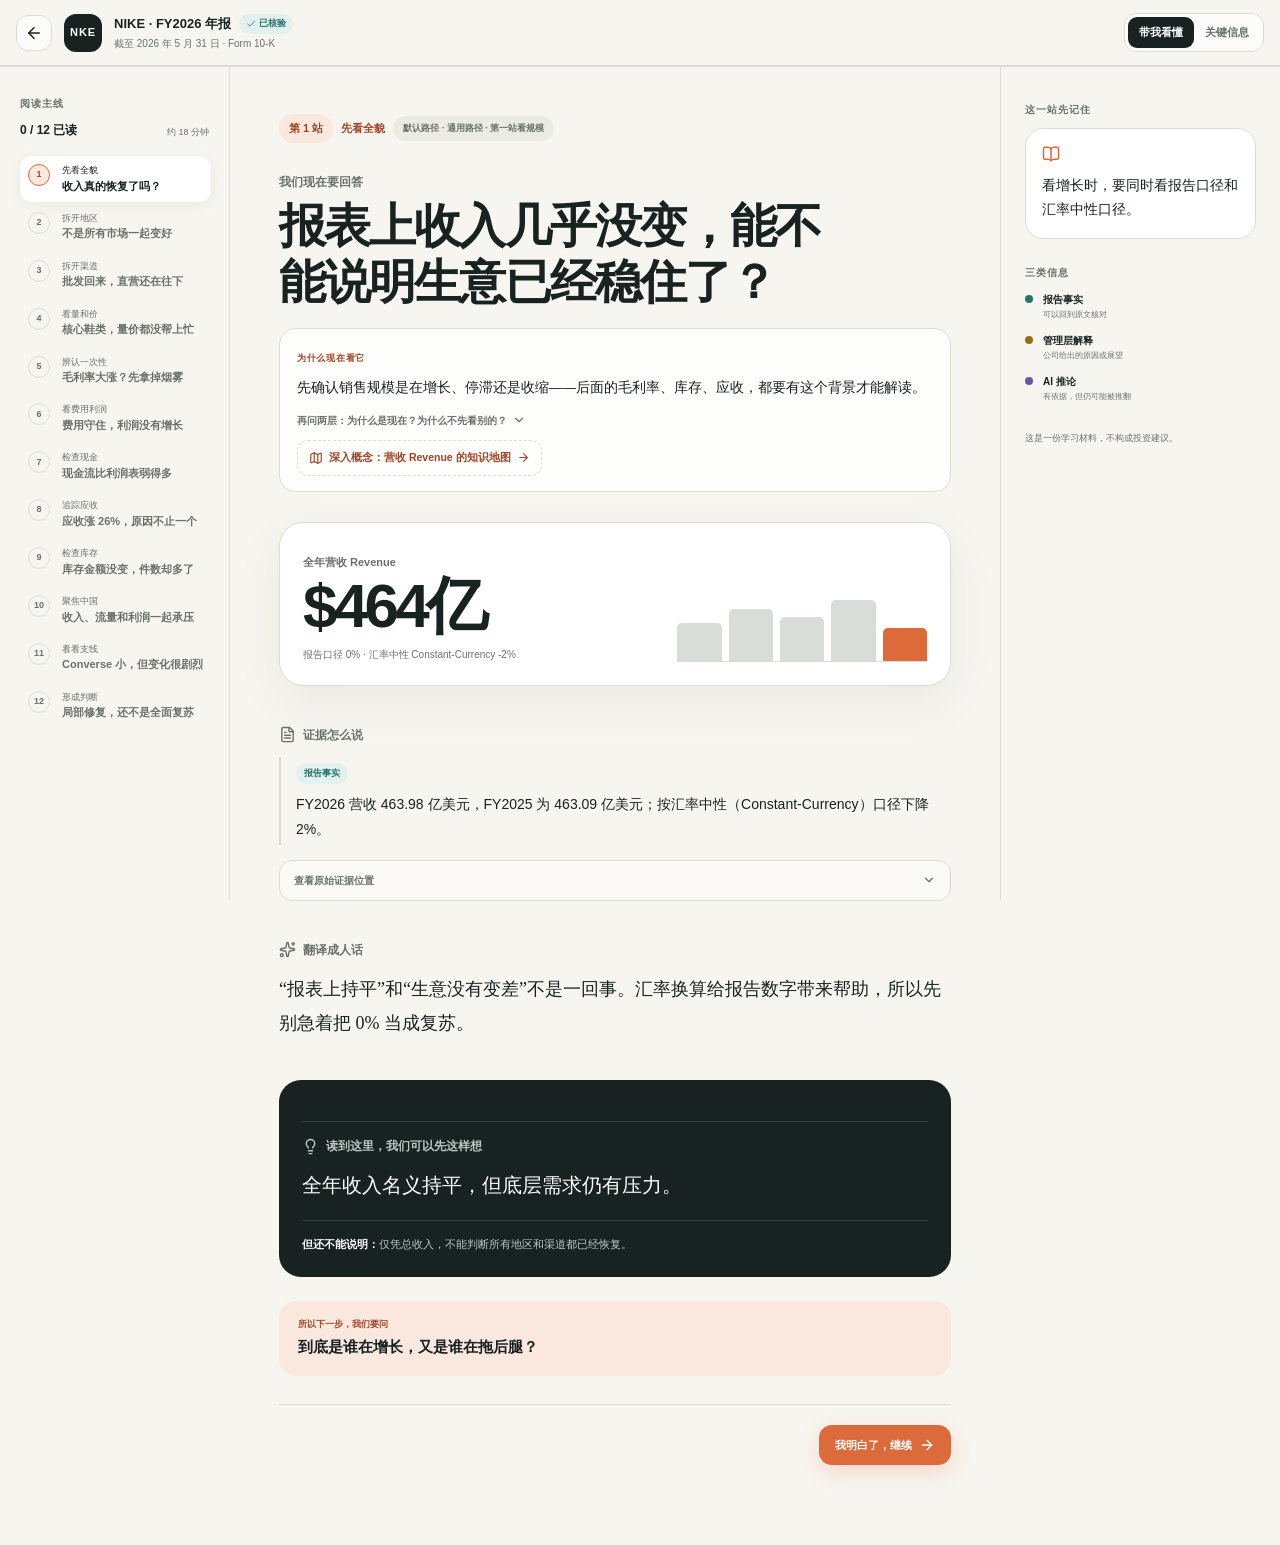
==== report/nike/fy2026/index.html @ c12c3133 "Deploy entry homepage + Nike report at /report/nike/fy2026; relative asset paths (fix broken subpath" ====
<!DOCTYPE html><html lang="zh-CN"><head><meta charSet="utf-8"/><meta name="viewport" content="width=device-width, initial-scale=1"/><link rel="stylesheet" href="./_next/static/css/index.BPpozG5n.css" data-rsc-css-href="./_next/static/css/index.BPpozG5n.css" data-precedence="vite-rsc/importer-resources"/><link rel="modulepreload" fetchPriority="low" href="./_next/static/chunks/index-BDIUC6n9.js"/><script src="/./_next/static/chunks/rolldown-runtime-C60lm6uB.js" type="module" async=""></script><script src="/./_next/static/chunks/framework-D_rUT4EX.js" type="module" async=""></script><link rel="modulepreload" href="./_next/static/chunks/rolldown-runtime-C60lm6uB.js" crossorigin=""/><link rel="modulepreload" href="./_next/static/chunks/framework-D_rUT4EX.js" crossorigin=""/><link rel="modulepreload" href="./_next/static/chunks/layout-segment-context-DTH68wFJ.js" crossorigin=""/><link rel="modulepreload" href="./_next/static/chunks/page-kDjPKfAW.js" crossorigin=""/><link rel="modulepreload" href="./_next/static/chunks/check-DyhZmMCs.js" crossorigin=""/><title>财报陪读｜NIKE FY2026</title><meta name="description" content="从原始证据出发，一步一步读懂 NIKE FY2026 财报。"/><script>Object.assign(((self[Symbol.for("vinext.navigationRuntime")]??={bootstrap:{routeManifest:null},functions:{}}).bootstrap.rsc??={rsc:[]}),{params:{},nav:{"pathname":"/report/nike/fy2026","searchParams":[]}})</script><link rel="modulepreload" href="./_next/static/chunks/index-BDIUC6n9.js" />
</head><body><main class="min-h-screen bg-paper text-ink"><header class="topbar"><a class="icon" aria-label="返回入口" href="../../../"><svg xmlns="http://www.w3.org/2000/svg" width="18" height="18" viewBox="0 0 24 24" fill="none" stroke="currentColor" stroke-width="2" stroke-linecap="round" stroke-linejoin="round" class="lucide lucide-arrow-left" aria-hidden="true"><path d="m12 19-7-7 7-7"></path><path d="M19 12H5"></path></svg></a><div class="nke">NKE</div><div class="report-title"><div><b>NIKE · FY2026 年报</b><span class="verified"><svg xmlns="http://www.w3.org/2000/svg" width="10" height="10" viewBox="0 0 24 24" fill="none" stroke="currentColor" stroke-width="2" stroke-linecap="round" stroke-linejoin="round" class="lucide lucide-check" aria-hidden="true"><path d="M20 6 9 17l-5-5"></path></svg> 已核验</span></div><small>截至 2026 年 5 月 31 日 · Form 10-K</small></div><div class="mode"><button class="active">带我看懂</button><button class="">关键信息</button></div><button class="icon mobile" aria-label="打开目录"><svg xmlns="http://www.w3.org/2000/svg" width="18" height="18" viewBox="0 0 24 24" fill="none" stroke="currentColor" stroke-width="2" stroke-linecap="round" stroke-linejoin="round" class="lucide lucide-menu" aria-hidden="true"><path d="M4 5h16"></path><path d="M4 12h16"></path><path d="M4 19h16"></path></svg></button><div class="progress"><i style="width:0%"></i></div></header><div class="workspace"><aside class="chapters"><p class="eyebrow">阅读主线</p><div class="read-count"><b>0<!-- --> / 12 已读</b><span>约 18 分钟</span></div><nav><button class="active"><span class="">1</span><div><small>先看全貌</small><b>收入真的恢复了吗？</b></div></button><button class=""><span class="">2</span><div><small>拆开地区</small><b>不是所有市场一起变好</b></div></button><button class=""><span class="">3</span><div><small>拆开渠道</small><b>批发回来，直营还在往下</b></div></button><button class=""><span class="">4</span><div><small>看量和价</small><b>核心鞋类，量价都没帮上忙</b></div></button><button class=""><span class="">5</span><div><small>辨认一次性</small><b>毛利率大涨？先拿掉烟雾</b></div></button><button class=""><span class="">6</span><div><small>看费用利润</small><b>费用守住，利润没有增长</b></div></button><button class=""><span class="">7</span><div><small>检查现金</small><b>现金流比利润表弱得多</b></div></button><button class=""><span class="">8</span><div><small>追踪应收</small><b>应收涨 26%，原因不止一个</b></div></button><button class=""><span class="">9</span><div><small>检查库存</small><b>库存金额没变，件数却多了</b></div></button><button class=""><span class="">10</span><div><small>聚焦中国</small><b>收入、流量和利润一起承压</b></div></button><button class=""><span class="">11</span><div><small>看看支线</small><b>Converse 小，但变化很剧烈</b></div></button><button class=""><span class="">12</span><div><small>形成判断</small><b>局部修复，还不是全面复苏</b></div></button></nav></aside><article class="story"><div class="step"><span>第 <!-- -->1<!-- --> 站</span>先看全貌<span class="path-badge default">默认路径 · 通用路径 · 第一站看规模</span></div><p class="prompt">我们现在要回答</p><h1>报表上收入几乎没变，能不能说明生意已经稳住了？</h1><div class="reason"><span class="reason-label">为什么现在看它</span><p>先确认销售规模是在增长、停滞还是收缩——后面的毛利率、库存、应收，都要有这个背景才能解读。</p><details><summary>再问两层：为什么是现在？为什么不先看别的？ <svg xmlns="http://www.w3.org/2000/svg" width="14" height="14" viewBox="0 0 24 24" fill="none" stroke="currentColor" stroke-width="2" stroke-linecap="round" stroke-linejoin="round" class="lucide lucide-chevron-down" aria-hidden="true"><path d="m6 9 6 6 6-6"></path></svg></summary><div class="reason-item"><b>为什么是现在</b><p>利润已经混入成本、费用和税项，是下游结果；收入是链条的第一环。</p></div><div class="reason-item"><b>为什么不先看别的</b><p>不先看净利润 Net Income 或每股收益 EPS——它还叠加股数与回购；也不先看库存——没有销售趋势，库存上涨分不清是滞销还是备货。</p></div></details><button class="discover-entry"><svg xmlns="http://www.w3.org/2000/svg" width="14" height="14" viewBox="0 0 24 24" fill="none" stroke="currentColor" stroke-width="2" stroke-linecap="round" stroke-linejoin="round" class="lucide lucide-map" aria-hidden="true"><path d="M14.106 5.553a2 2 0 0 0 1.788 0l3.659-1.83A1 1 0 0 1 21 4.619v12.764a1 1 0 0 1-.553.894l-4.553 2.277a2 2 0 0 1-1.788 0l-4.212-2.106a2 2 0 0 0-1.788 0l-3.659 1.83A1 1 0 0 1 3 19.381V6.618a1 1 0 0 1 .553-.894l4.553-2.277a2 2 0 0 1 1.788 0z"></path><path d="M15 5.764v15"></path><path d="M9 3.236v15"></path></svg> 深入概念：<!-- -->营收<!-- --> <!-- -->Revenue<!-- --> 的知识地图 <svg xmlns="http://www.w3.org/2000/svg" width="13" height="13" viewBox="0 0 24 24" fill="none" stroke="currentColor" stroke-width="2" stroke-linecap="round" stroke-linejoin="round" class="lucide lucide-arrow-right" aria-hidden="true"><path d="M5 12h14"></path><path d="m12 5 7 7-7 7"></path></svg></button></div><div class="metric-card"><div><span>全年营收 Revenue</span><strong>$464亿</strong><small>报告口径 0% · 汇率中性 Constant-Currency -2%</small></div><div class="bars"><i class="" style="height:42%"></i><i class="" style="height:58%"></i><i class="" style="height:49%"></i><i class="" style="height:68%"></i><i class="last" style="height:37%"></i></div></div><section><div class="section-heading"><svg xmlns="http://www.w3.org/2000/svg" width="17" height="17" viewBox="0 0 24 24" fill="none" stroke="currentColor" stroke-width="2" stroke-linecap="round" stroke-linejoin="round" class="lucide lucide-file-text" aria-hidden="true"><path d="M6 22a2 2 0 0 1-2-2V4a2 2 0 0 1 2-2h8a2.4 2.4 0 0 1 1.704.706l3.588 3.588A2.4 2.4 0 0 1 20 8v12a2 2 0 0 1-2 2z"></path><path d="M14 2v5a1 1 0 0 0 1 1h5"></path><path d="M10 9H8"></path><path d="M16 13H8"></path><path d="M16 17H8"></path></svg><h2>证据怎么说</h2></div><div class="claim-row"><span class="claim fact">报告事实</span><p>FY2026 营收 463.98 亿美元，FY2025 为 463.09 亿美元；按汇率中性（Constant-Currency）口径下降 2%。</p></div><details><summary>查看原始证据位置 <svg xmlns="http://www.w3.org/2000/svg" width="14" height="14" viewBox="0 0 24 24" fill="none" stroke="currentColor" stroke-width="2" stroke-linecap="round" stroke-linejoin="round" class="lucide lucide-chevron-down" aria-hidden="true"><path d="m6 9 6 6 6-6"></path></svg></summary><div class="source"><div><small>来源</small><b>Form 10-K · MD&amp;A · Revenues</b></div><a target="_blank" rel="noreferrer" href="https://www.sec.gov/Archives/edgar/data/320187/000032018726000088/nke-20260531.htm">打开 SEC 原文 <svg xmlns="http://www.w3.org/2000/svg" width="12" height="12" viewBox="0 0 24 24" fill="none" stroke="currentColor" stroke-width="2" stroke-linecap="round" stroke-linejoin="round" class="lucide lucide-external-link" aria-hidden="true"><path d="M15 3h6v6"></path><path d="M10 14 21 3"></path><path d="M18 13v6a2 2 0 0 1-2 2H5a2 2 0 0 1-2-2V8a2 2 0 0 1 2-2h6"></path></svg></a></div></details></section><section><div class="section-heading"><svg xmlns="http://www.w3.org/2000/svg" width="17" height="17" viewBox="0 0 24 24" fill="none" stroke="currentColor" stroke-width="2" stroke-linecap="round" stroke-linejoin="round" class="lucide lucide-sparkles" aria-hidden="true"><path d="M11.017 2.814a1 1 0 0 1 1.966 0l1.051 5.558a2 2 0 0 0 1.594 1.594l5.558 1.051a1 1 0 0 1 0 1.966l-5.558 1.051a2 2 0 0 0-1.594 1.594l-1.051 5.558a1 1 0 0 1-1.966 0l-1.051-5.558a2 2 0 0 0-1.594-1.594l-5.558-1.051a1 1 0 0 1 0-1.966l5.558-1.051a2 2 0 0 0 1.594-1.594z"></path><path d="M20 2v4"></path><path d="M22 4h-4"></path><circle cx="4" cy="20" r="2"></circle></svg><h2>翻译成人话</h2></div><p class="explain">“报表上持平”和“生意没有变差”不是一回事。汇率换算给报告数字带来帮助，所以先别急着把 0% 当成复苏。</p></section><section class="conclusion"><div class="section-heading"><svg xmlns="http://www.w3.org/2000/svg" width="17" height="17" viewBox="0 0 24 24" fill="none" stroke="currentColor" stroke-width="2" stroke-linecap="round" stroke-linejoin="round" class="lucide lucide-lightbulb" aria-hidden="true"><path d="M15 14c.2-1 .7-1.7 1.5-2.5 1-.9 1.5-2.2 1.5-3.5A6 6 0 0 0 6 8c0 1 .2 2.2 1.5 3.5.7.7 1.3 1.5 1.5 2.5"></path><path d="M9 18h6"></path><path d="M10 22h4"></path></svg><h2>读到这里，我们可以先这样想</h2></div><p>全年收入名义持平，但底层需求仍有压力。</p><div><b>但还不能说明：</b>仅凭总收入，不能判断所有地区和渠道都已经恢复。</div></section><div class="next"><span>所以下一步，我们要问</span><b>到底是谁在增长，又是谁在拖后腿？</b></div><footer><button disabled="">上一步</button><button class="primary">我明白了，继续<!-- --> <svg xmlns="http://www.w3.org/2000/svg" width="16" height="16" viewBox="0 0 24 24" fill="none" stroke="currentColor" stroke-width="2" stroke-linecap="round" stroke-linejoin="round" class="lucide lucide-arrow-right" aria-hidden="true"><path d="M5 12h14"></path><path d="m12 5 7 7-7 7"></path></svg></button></footer></article><aside class="memory"><p class="eyebrow">这一站先记住</p><div class="takeaway"><svg xmlns="http://www.w3.org/2000/svg" width="18" height="18" viewBox="0 0 24 24" fill="none" stroke="currentColor" stroke-width="2" stroke-linecap="round" stroke-linejoin="round" class="lucide lucide-book-open" aria-hidden="true"><path d="M12 5v16"></path><path d="M20.001 19A2 2 0 0022 17V5a2 2 0 00-1.999-2L16 3.002A5 5 0 0012 5a5 5 0 00-4-2H4a2 2 0 00-2 2v12a2 2 0 001.999 2H8a5 5 0 014 2 5 5 0 014-2z"></path></svg><p>看增长时，要同时看报告口径和汇率中性口径。</p></div><p class="eyebrow legend-title">三类信息</p><div class="legend"><i class="fact"></i><div><b>报告事实</b><small>可以回到原文核对</small></div></div><div class="legend"><i class="management"></i><div><b>管理层解释</b><small>公司给出的原因或展望</small></div></div><div class="legend"><i class="inference"></i><div><b>AI 推论</b><small>有依据，但仍可能被推翻</small></div></div><p class="disclaimer">这是一份学习材料，不构成投资建议。</p></aside></div></main><script type="module" src="./_next/static/chunks/index-BDIUC6n9.js" id="_R_" async=""></script><script>((self[Symbol.for("vinext.navigationRuntime")]??={bootstrap:{routeManifest:null},functions:{}}).bootstrap.rsc??={rsc:[]}).rsc.push("2:I[\"c5beb10df826\",[],\"Children\",1]\n")</script><script>((self[Symbol.for("vinext.navigationRuntime")]??={bootstrap:{routeManifest:null},functions:{}}).bootstrap.rsc??={rsc:[]}).rsc.push("4:I[\"0dc7e6a5ccb2\",[],\"GlobalErrorBoundary\",1]\n")</script><script>((self[Symbol.for("vinext.navigationRuntime")]??={bootstrap:{routeManifest:null},functions:{}}).bootstrap.rsc??={rsc:[]}).rsc.push("5:I[\"610eead2fe97\",[],\"default\",1]\n")</script><script>((self[Symbol.for("vinext.navigationRuntime")]??={bootstrap:{routeManifest:null},functions:{}}).bootstrap.rsc??={rsc:[]}).rsc.push("6:I[\"0dc7e6a5ccb2\",[],\"ErrorBoundary\",1]\n")</script><script>((self[Symbol.for("vinext.navigationRuntime")]??={bootstrap:{routeManifest:null},functions:{}}).bootstrap.rsc??={rsc:[]}).rsc.push("7:I[\"8c444080ebb8\",[],\"LayoutSegmentProvider\",1]\n")</script><script>((self[Symbol.for("vinext.navigationRuntime")]??={bootstrap:{routeManifest:null},functions:{}}).bootstrap.rsc??={rsc:[]}).rsc.push("8:I[\"c5beb10df826\",[],\"Slot\",1]\n")</script><script>((self[Symbol.for("vinext.navigationRuntime")]??={bootstrap:{routeManifest:null},functions:{}}).bootstrap.rsc??={rsc:[]}).rsc.push("9:I[\"0dc7e6a5ccb2\",[],\"NotFoundBoundary\",1]\n")</script><script>((self[Symbol.for("vinext.navigationRuntime")]??={bootstrap:{routeManifest:null},functions:{}}).bootstrap.rsc??={rsc:[]}).rsc.push("a:I[\"40fe166cc87b\",[],\"AppRouterScrollTarget\",1]\n")</script><script>((self[Symbol.for("vinext.navigationRuntime")]??={bootstrap:{routeManifest:null},functions:{}}).bootstrap.rsc??={rsc:[]}).rsc.push("b:I[\"0dc7e6a5ccb2\",[],\"RedirectBoundary\",1]\n")</script><script>((self[Symbol.for("vinext.navigationRuntime")]??={bootstrap:{routeManifest:null},functions:{}}).bootstrap.rsc??={rsc:[]}).rsc.push(":HL[\"./_next/static/css/index.BPpozG5n.css\",\"style\"     ]\n")</script><script>((self[Symbol.for("vinext.navigationRuntime")]??={bootstrap:{routeManifest:null},functions:{}}).bootstrap.rsc??={rsc:[]}).rsc.push("0:{\"page:/report/nike/fy2026\":\"$L1\",\"layout:/\":[[[\"$\",\"link\",\"css:./_next/static/css/index.BPpozG5n.css\",{\"rel\":\"stylesheet\",\"precedence\":\"vite-rsc/importer-resources\",\"href\":\"./_next/static/css/index.BPpozG5n.css\",\"data-rsc-css-href\":\"./_next/static/css/index.BPpozG5n.css\"}],\"$undefined\"],[\"$\",\"html\",null,{\"lang\":\"zh-CN\",\"children\":[\"$\",\"body\",null,{\"children\":[\"$\",\"$L2\",null,{}]}]}]],\"layout:/report/nike/fy2026\":\"$L3\",\"route:/report/nike/fy2026\":[[[\"$\",\"meta\",null,{\"charSet\":\"utf-8\"}],[[\"$\",\"title\",\"0\",{\"children\":\"财报陪读｜NIKE FY2026\"}],[\"$\",\"meta\",\"1\",{\"name\":\"description\",\"content\":\"从原始证据出发，一步一步读懂 NIKE FY2026 财报。\"}]],[[\"$\",\"meta\",\"0\",{\"name\":\"viewport\",\"content\":\"width=device-width, initial-scale=1\"}]]],[\"$\",\"$L4\",null,{\"fallback\":\"$5\",\"children\":[\"$\",\"$L6\",null,{\"fallback\":\"$5\",\"children\":[\"$\",\"$L7\",null,{\"providerId\":\"layout:/\",\"segmentMap\":{\"children\":[\"report\",\"nike\",\"fy2026\"]},\"children\":[\"$\",\"$L8\",null,{\"id\":\"layout:/\",\"parallelSlots\":\"$undefined\",\"children\":[\"$\",\"$L9\",null,{\"resetKey\":\"report\",\"fallback\":[[\"$\",\"title\",null,{\"children\":\"404: This page could not be found.\"}],[\"$\",\"div\",null,{\"style\":{\"fontFamily\":\"system-ui,\\\"Segoe UI\\\",Roboto,Helvetica,Arial,sans-serif,\\\"Apple Color Emoji\\\",\\\"Segoe UI Emoji\\\"\",\"height\":\"100vh\",\"textAlign\":\"center\",\"display\":\"flex\",\"flexDirection\":\"column\",\"alignItems\":\"center\",\"justifyContent\":\"center\"},\"children\":[\"$\",\"div\",null,{\"children\":[[\"$\",\"style\",null,{\"dangerouslySetInnerHTML\":{\"__html\":\"body{color:#000;background:#fff;margin:0}.next-error-h1{border-right:1px solid rgba(0,0,0,.3)}@media (prefers-color-scheme:dark){body{color:#fff;background:#000}.next-error-h1{border-right:1px solid rgba(255,255,255,.3)}}\"}}],[\"$\",\"h1\",null,{\"className\":\"next-error-h1\",\"style\":{\"display\":\"inline-block\",\"margin\":\"0 20px 0 0\",\"padding\":\"0 23px 0 0\",\"fontSize\":24,\"fontWeight\":500,\"verticalAlign\":\"top\",\"lineHeight\":\"49px\"},\"children\":404}],[\"$\",\"div\",null,{\"style\":{\"display\":\"inline-block\"},\"children\":[\"$\",\"h2\",null,{\"style\":{\"fontSize\":14,\"fontWeight\":400,\"lineHeight\":\"49px\",\"margin\":0},\"children\":\"This page could not be found.\"}]}]]}]}]],\"children\":[\"$\",\"$L7\",null,{\"providerId\":\"layout:/report/nike/fy2026\",\"segmentMap\":{\"children\":[]},\"children\":[\"$\",\"$L8\",null,{\"id\":\"layout:/report/nike/fy2026\",\"parallelSlots\":\"$undefined\",\"children\":[\"$\",\"$La\",null,{\"children\":[\"$\",\"$Lb\",null,{\"children\":[[\"$\",\"$L7\",null,{\"providerId\":\"page:/report/nike/fy2026\",\"segmentMap\":{\"children\":[\"__PAGE__\"]},\"children\":[\"$\",\"$L8\",null,{\"id\":\"page:/report/nike/fy2026\"}]}],null]}]}]}]}]}]}]}]}]}],null,null],\"__route\":\"route:/report/nike/fy2026\",\"__interceptionContext\":null,\"__layoutIds\":[\"layout:/\",\"layout:/report/nike/fy2026\"],\"__rootLayout\":\"/\",\"__bfcacheSegmentIdentities\":{\"layout:/\":\"[\\\"layout\\\",\\\"layout:/\\\",\\\"root-boundary:/\\\",\\\"\\\"]\",\"layout:/report/nike/fy2026\":\"[\\\"layout\\\",\\\"layout:/report/nike/fy2026\\\",\\\"root-boundary:/\\\",\\\"[\\\\\\\"report\\\\\\\",\\\\\\\"nike\\\\\\\",\\\\\\\"fy2026\\\\\\\"]\\\"]\",\"page:/report/nike/fy2026\":\"[\\\"page\\\",\\\"page:/report/nike/fy2026\\\",\\\"root-boundary:/\\\",\\\"[\\\\\\\"report\\\\\\\",\\\\\\\"nike\\\\\\\",\\\\\\\"fy2026\\\\\\\"]\\\"]\"},\"__srcPage\":[\"report\",\"nike\",\"fy2026\",\"page\"],\"__layoutFlags\":{\"layout:/report/nike/fy2026\":\"s\",\"layout:/\":\"s\"},\"__artifactCompatibility\":{\"schemaVersion\":1,\"graphVersion\":\"app-route-graph:1b3cd018a980c5e8\",\"deploymentVersion\":\"57dcc817-956c-4311-aa41-f0c4954b4004\",\"appElementsSchemaVersion\":1,\"rscPayloadSchemaVersion\":1,\"rootBoundaryId\":\"/\",\"renderEpoch\":null}}\n")</script><script>((self[Symbol.for("vinext.navigationRuntime")]??={bootstrap:{routeManifest:null},functions:{}}).bootstrap.rsc??={rsc:[]}).rsc.push("3:[\"$\",\"$L2\",null,{}]\n")</script><script>((self[Symbol.for("vinext.navigationRuntime")]??={bootstrap:{routeManifest:null},functions:{}}).bootstrap.rsc??={rsc:[]}).rsc.push("c:I[\"07a231cba9f3\",[],\"default\",1]\n")</script><script>((self[Symbol.for("vinext.navigationRuntime")]??={bootstrap:{routeManifest:null},functions:{}}).bootstrap.rsc??={rsc:[]}).rsc.push("1:[\"$\",\"$Lc\",null,{\"params\":\"$@d\",\"searchParams\":\"$@e\"}]\n")</script><script>((self[Symbol.for("vinext.navigationRuntime")]??={bootstrap:{routeManifest:null},functions:{}}).bootstrap.rsc??={rsc:[]}).rsc.push("d:{}\n")</script><script>((self[Symbol.for("vinext.navigationRuntime")]??={bootstrap:{routeManifest:null},functions:{}}).bootstrap.rsc??={rsc:[]}).rsc.push("e:{}\n")</script><script>Object.assign(((self[Symbol.for("vinext.navigationRuntime")]??={bootstrap:{routeManifest:null},functions:{}}).bootstrap.rsc??={rsc:[]}),{"initialCacheKind":"dynamic"});((self[Symbol.for("vinext.navigationRuntime")]??={bootstrap:{routeManifest:null},functions:{}}).bootstrap.rsc??={rsc:[]}).done=true</script></body></html>
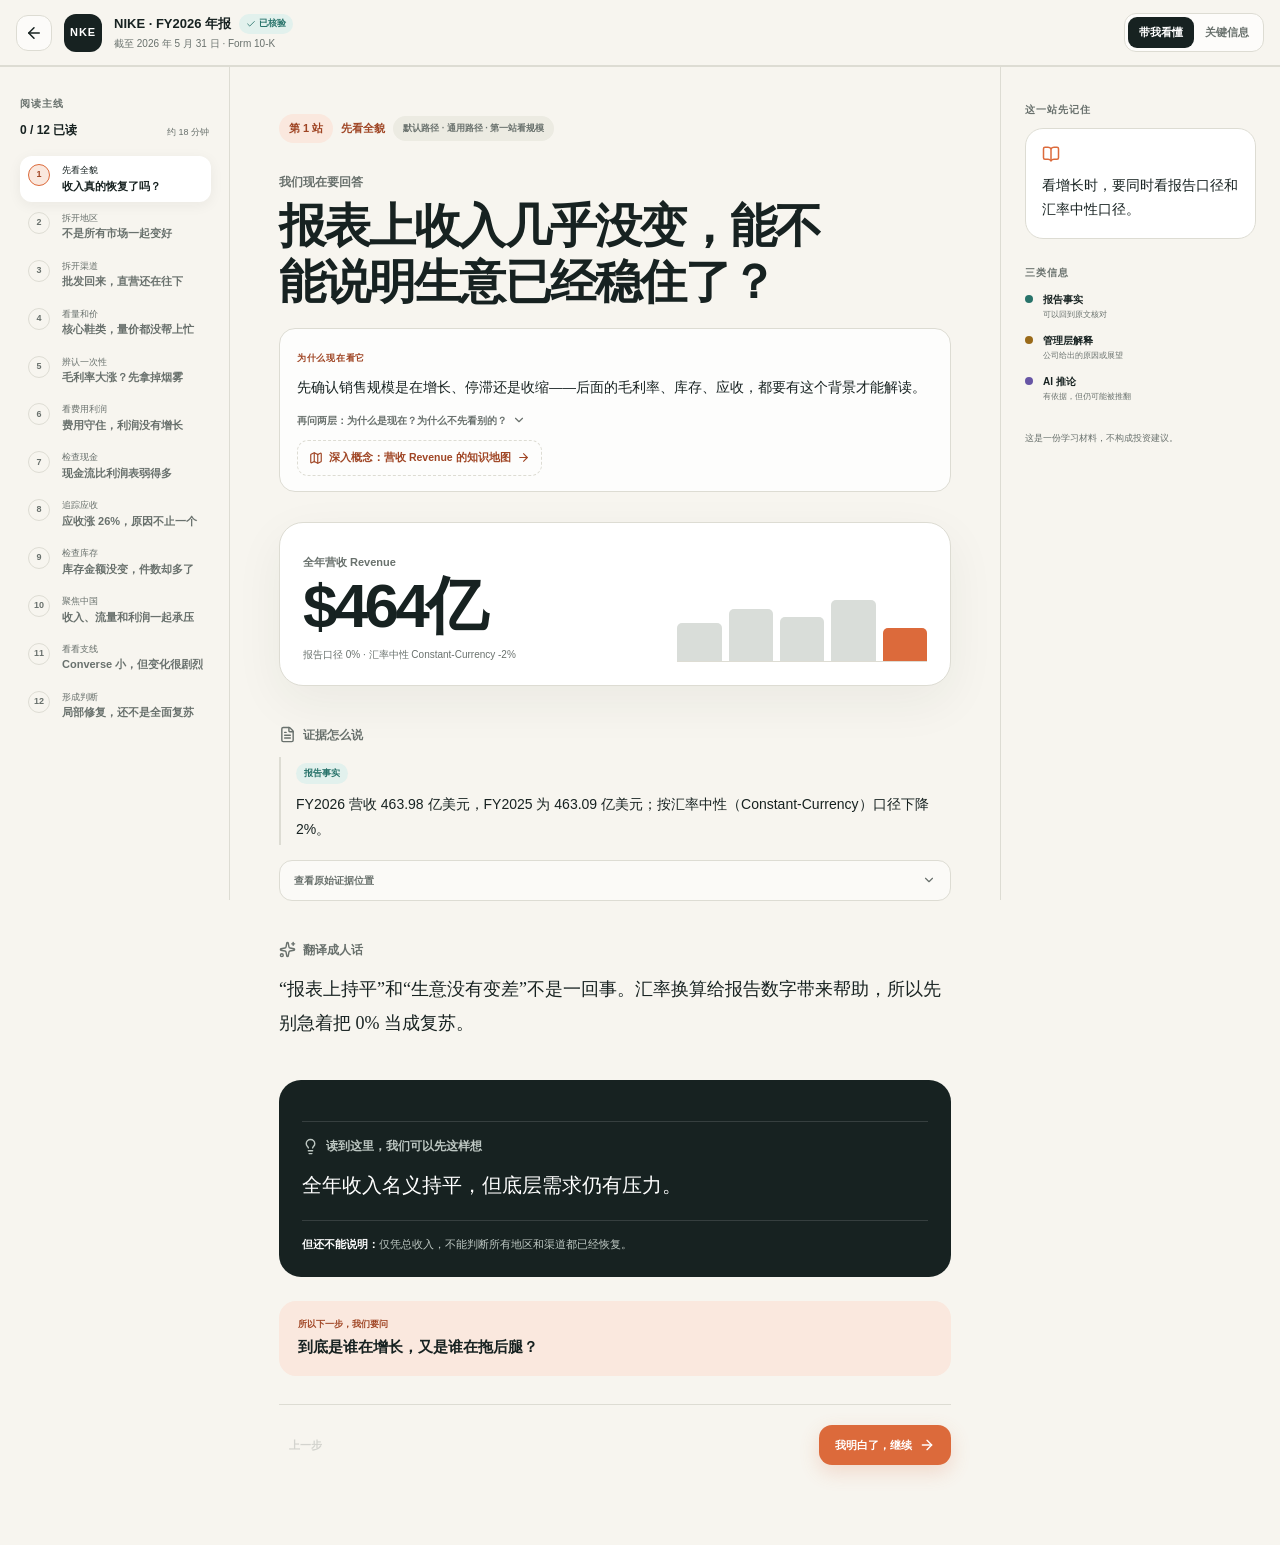
==== commit 0e83bd7c: "Deploy: Discover universal body + Nike case notes split" ====
--- a/report/nike/fy2026/index.html
+++ b/report/nike/fy2026/index.html
@@ -1,2 +1,2 @@
-<!DOCTYPE html><html lang="zh-CN"><head><meta charSet="utf-8"/><meta name="viewport" content="width=device-width, initial-scale=1"/><link rel="stylesheet" href="./_next/static/css/index.BPpozG5n.css" data-rsc-css-href="./_next/static/css/index.BPpozG5n.css" data-precedence="vite-rsc/importer-resources"/><link rel="modulepreload" fetchPriority="low" href="./_next/static/chunks/index-BDIUC6n9.js"/><script src="/./_next/static/chunks/rolldown-runtime-C60lm6uB.js" type="module" async=""></script><script src="/./_next/static/chunks/framework-D_rUT4EX.js" type="module" async=""></script><link rel="modulepreload" href="./_next/static/chunks/rolldown-runtime-C60lm6uB.js" crossorigin=""/><link rel="modulepreload" href="./_next/static/chunks/framework-D_rUT4EX.js" crossorigin=""/><link rel="modulepreload" href="./_next/static/chunks/layout-segment-context-DTH68wFJ.js" crossorigin=""/><link rel="modulepreload" href="./_next/static/chunks/page-kDjPKfAW.js" crossorigin=""/><link rel="modulepreload" href="./_next/static/chunks/check-DyhZmMCs.js" crossorigin=""/><title>财报陪读｜NIKE FY2026</title><meta name="description" content="从原始证据出发，一步一步读懂 NIKE FY2026 财报。"/><script>Object.assign(((self[Symbol.for("vinext.navigationRuntime")]??={bootstrap:{routeManifest:null},functions:{}}).bootstrap.rsc??={rsc:[]}),{params:{},nav:{"pathname":"/report/nike/fy2026","searchParams":[]}})</script><link rel="modulepreload" href="./_next/static/chunks/index-BDIUC6n9.js" />
-</head><body><main class="min-h-screen bg-paper text-ink"><header class="topbar"><a class="icon" aria-label="返回入口" href="../../../"><svg xmlns="http://www.w3.org/2000/svg" width="18" height="18" viewBox="0 0 24 24" fill="none" stroke="currentColor" stroke-width="2" stroke-linecap="round" stroke-linejoin="round" class="lucide lucide-arrow-left" aria-hidden="true"><path d="m12 19-7-7 7-7"></path><path d="M19 12H5"></path></svg></a><div class="nke">NKE</div><div class="report-title"><div><b>NIKE · FY2026 年报</b><span class="verified"><svg xmlns="http://www.w3.org/2000/svg" width="10" height="10" viewBox="0 0 24 24" fill="none" stroke="currentColor" stroke-width="2" stroke-linecap="round" stroke-linejoin="round" class="lucide lucide-check" aria-hidden="true"><path d="M20 6 9 17l-5-5"></path></svg> 已核验</span></div><small>截至 2026 年 5 月 31 日 · Form 10-K</small></div><div class="mode"><button class="active">带我看懂</button><button class="">关键信息</button></div><button class="icon mobile" aria-label="打开目录"><svg xmlns="http://www.w3.org/2000/svg" width="18" height="18" viewBox="0 0 24 24" fill="none" stroke="currentColor" stroke-width="2" stroke-linecap="round" stroke-linejoin="round" class="lucide lucide-menu" aria-hidden="true"><path d="M4 5h16"></path><path d="M4 12h16"></path><path d="M4 19h16"></path></svg></button><div class="progress"><i style="width:0%"></i></div></header><div class="workspace"><aside class="chapters"><p class="eyebrow">阅读主线</p><div class="read-count"><b>0<!-- --> / 12 已读</b><span>约 18 分钟</span></div><nav><button class="active"><span class="">1</span><div><small>先看全貌</small><b>收入真的恢复了吗？</b></div></button><button class=""><span class="">2</span><div><small>拆开地区</small><b>不是所有市场一起变好</b></div></button><button class=""><span class="">3</span><div><small>拆开渠道</small><b>批发回来，直营还在往下</b></div></button><button class=""><span class="">4</span><div><small>看量和价</small><b>核心鞋类，量价都没帮上忙</b></div></button><button class=""><span class="">5</span><div><small>辨认一次性</small><b>毛利率大涨？先拿掉烟雾</b></div></button><button class=""><span class="">6</span><div><small>看费用利润</small><b>费用守住，利润没有增长</b></div></button><button class=""><span class="">7</span><div><small>检查现金</small><b>现金流比利润表弱得多</b></div></button><button class=""><span class="">8</span><div><small>追踪应收</small><b>应收涨 26%，原因不止一个</b></div></button><button class=""><span class="">9</span><div><small>检查库存</small><b>库存金额没变，件数却多了</b></div></button><button class=""><span class="">10</span><div><small>聚焦中国</small><b>收入、流量和利润一起承压</b></div></button><button class=""><span class="">11</span><div><small>看看支线</small><b>Converse 小，但变化很剧烈</b></div></button><button class=""><span class="">12</span><div><small>形成判断</small><b>局部修复，还不是全面复苏</b></div></button></nav></aside><article class="story"><div class="step"><span>第 <!-- -->1<!-- --> 站</span>先看全貌<span class="path-badge default">默认路径 · 通用路径 · 第一站看规模</span></div><p class="prompt">我们现在要回答</p><h1>报表上收入几乎没变，能不能说明生意已经稳住了？</h1><div class="reason"><span class="reason-label">为什么现在看它</span><p>先确认销售规模是在增长、停滞还是收缩——后面的毛利率、库存、应收，都要有这个背景才能解读。</p><details><summary>再问两层：为什么是现在？为什么不先看别的？ <svg xmlns="http://www.w3.org/2000/svg" width="14" height="14" viewBox="0 0 24 24" fill="none" stroke="currentColor" stroke-width="2" stroke-linecap="round" stroke-linejoin="round" class="lucide lucide-chevron-down" aria-hidden="true"><path d="m6 9 6 6 6-6"></path></svg></summary><div class="reason-item"><b>为什么是现在</b><p>利润已经混入成本、费用和税项，是下游结果；收入是链条的第一环。</p></div><div class="reason-item"><b>为什么不先看别的</b><p>不先看净利润 Net Income 或每股收益 EPS——它还叠加股数与回购；也不先看库存——没有销售趋势，库存上涨分不清是滞销还是备货。</p></div></details><button class="discover-entry"><svg xmlns="http://www.w3.org/2000/svg" width="14" height="14" viewBox="0 0 24 24" fill="none" stroke="currentColor" stroke-width="2" stroke-linecap="round" stroke-linejoin="round" class="lucide lucide-map" aria-hidden="true"><path d="M14.106 5.553a2 2 0 0 0 1.788 0l3.659-1.83A1 1 0 0 1 21 4.619v12.764a1 1 0 0 1-.553.894l-4.553 2.277a2 2 0 0 1-1.788 0l-4.212-2.106a2 2 0 0 0-1.788 0l-3.659 1.83A1 1 0 0 1 3 19.381V6.618a1 1 0 0 1 .553-.894l4.553-2.277a2 2 0 0 1 1.788 0z"></path><path d="M15 5.764v15"></path><path d="M9 3.236v15"></path></svg> 深入概念：<!-- -->营收<!-- --> <!-- -->Revenue<!-- --> 的知识地图 <svg xmlns="http://www.w3.org/2000/svg" width="13" height="13" viewBox="0 0 24 24" fill="none" stroke="currentColor" stroke-width="2" stroke-linecap="round" stroke-linejoin="round" class="lucide lucide-arrow-right" aria-hidden="true"><path d="M5 12h14"></path><path d="m12 5 7 7-7 7"></path></svg></button></div><div class="metric-card"><div><span>全年营收 Revenue</span><strong>$464亿</strong><small>报告口径 0% · 汇率中性 Constant-Currency -2%</small></div><div class="bars"><i class="" style="height:42%"></i><i class="" style="height:58%"></i><i class="" style="height:49%"></i><i class="" style="height:68%"></i><i class="last" style="height:37%"></i></div></div><section><div class="section-heading"><svg xmlns="http://www.w3.org/2000/svg" width="17" height="17" viewBox="0 0 24 24" fill="none" stroke="currentColor" stroke-width="2" stroke-linecap="round" stroke-linejoin="round" class="lucide lucide-file-text" aria-hidden="true"><path d="M6 22a2 2 0 0 1-2-2V4a2 2 0 0 1 2-2h8a2.4 2.4 0 0 1 1.704.706l3.588 3.588A2.4 2.4 0 0 1 20 8v12a2 2 0 0 1-2 2z"></path><path d="M14 2v5a1 1 0 0 0 1 1h5"></path><path d="M10 9H8"></path><path d="M16 13H8"></path><path d="M16 17H8"></path></svg><h2>证据怎么说</h2></div><div class="claim-row"><span class="claim fact">报告事实</span><p>FY2026 营收 463.98 亿美元，FY2025 为 463.09 亿美元；按汇率中性（Constant-Currency）口径下降 2%。</p></div><details><summary>查看原始证据位置 <svg xmlns="http://www.w3.org/2000/svg" width="14" height="14" viewBox="0 0 24 24" fill="none" stroke="currentColor" stroke-width="2" stroke-linecap="round" stroke-linejoin="round" class="lucide lucide-chevron-down" aria-hidden="true"><path d="m6 9 6 6 6-6"></path></svg></summary><div class="source"><div><small>来源</small><b>Form 10-K · MD&amp;A · Revenues</b></div><a target="_blank" rel="noreferrer" href="https://www.sec.gov/Archives/edgar/data/320187/000032018726000088/nke-20260531.htm">打开 SEC 原文 <svg xmlns="http://www.w3.org/2000/svg" width="12" height="12" viewBox="0 0 24 24" fill="none" stroke="currentColor" stroke-width="2" stroke-linecap="round" stroke-linejoin="round" class="lucide lucide-external-link" aria-hidden="true"><path d="M15 3h6v6"></path><path d="M10 14 21 3"></path><path d="M18 13v6a2 2 0 0 1-2 2H5a2 2 0 0 1-2-2V8a2 2 0 0 1 2-2h6"></path></svg></a></div></details></section><section><div class="section-heading"><svg xmlns="http://www.w3.org/2000/svg" width="17" height="17" viewBox="0 0 24 24" fill="none" stroke="currentColor" stroke-width="2" stroke-linecap="round" stroke-linejoin="round" class="lucide lucide-sparkles" aria-hidden="true"><path d="M11.017 2.814a1 1 0 0 1 1.966 0l1.051 5.558a2 2 0 0 0 1.594 1.594l5.558 1.051a1 1 0 0 1 0 1.966l-5.558 1.051a2 2 0 0 0-1.594 1.594l-1.051 5.558a1 1 0 0 1-1.966 0l-1.051-5.558a2 2 0 0 0-1.594-1.594l-5.558-1.051a1 1 0 0 1 0-1.966l5.558-1.051a2 2 0 0 0 1.594-1.594z"></path><path d="M20 2v4"></path><path d="M22 4h-4"></path><circle cx="4" cy="20" r="2"></circle></svg><h2>翻译成人话</h2></div><p class="explain">“报表上持平”和“生意没有变差”不是一回事。汇率换算给报告数字带来帮助，所以先别急着把 0% 当成复苏。</p></section><section class="conclusion"><div class="section-heading"><svg xmlns="http://www.w3.org/2000/svg" width="17" height="17" viewBox="0 0 24 24" fill="none" stroke="currentColor" stroke-width="2" stroke-linecap="round" stroke-linejoin="round" class="lucide lucide-lightbulb" aria-hidden="true"><path d="M15 14c.2-1 .7-1.7 1.5-2.5 1-.9 1.5-2.2 1.5-3.5A6 6 0 0 0 6 8c0 1 .2 2.2 1.5 3.5.7.7 1.3 1.5 1.5 2.5"></path><path d="M9 18h6"></path><path d="M10 22h4"></path></svg><h2>读到这里，我们可以先这样想</h2></div><p>全年收入名义持平，但底层需求仍有压力。</p><div><b>但还不能说明：</b>仅凭总收入，不能判断所有地区和渠道都已经恢复。</div></section><div class="next"><span>所以下一步，我们要问</span><b>到底是谁在增长，又是谁在拖后腿？</b></div><footer><button disabled="">上一步</button><button class="primary">我明白了，继续<!-- --> <svg xmlns="http://www.w3.org/2000/svg" width="16" height="16" viewBox="0 0 24 24" fill="none" stroke="currentColor" stroke-width="2" stroke-linecap="round" stroke-linejoin="round" class="lucide lucide-arrow-right" aria-hidden="true"><path d="M5 12h14"></path><path d="m12 5 7 7-7 7"></path></svg></button></footer></article><aside class="memory"><p class="eyebrow">这一站先记住</p><div class="takeaway"><svg xmlns="http://www.w3.org/2000/svg" width="18" height="18" viewBox="0 0 24 24" fill="none" stroke="currentColor" stroke-width="2" stroke-linecap="round" stroke-linejoin="round" class="lucide lucide-book-open" aria-hidden="true"><path d="M12 5v16"></path><path d="M20.001 19A2 2 0 0022 17V5a2 2 0 00-1.999-2L16 3.002A5 5 0 0012 5a5 5 0 00-4-2H4a2 2 0 00-2 2v12a2 2 0 001.999 2H8a5 5 0 014 2 5 5 0 014-2z"></path></svg><p>看增长时，要同时看报告口径和汇率中性口径。</p></div><p class="eyebrow legend-title">三类信息</p><div class="legend"><i class="fact"></i><div><b>报告事实</b><small>可以回到原文核对</small></div></div><div class="legend"><i class="management"></i><div><b>管理层解释</b><small>公司给出的原因或展望</small></div></div><div class="legend"><i class="inference"></i><div><b>AI 推论</b><small>有依据，但仍可能被推翻</small></div></div><p class="disclaimer">这是一份学习材料，不构成投资建议。</p></aside></div></main><script type="module" src="./_next/static/chunks/index-BDIUC6n9.js" id="_R_" async=""></script><script>((self[Symbol.for("vinext.navigationRuntime")]??={bootstrap:{routeManifest:null},functions:{}}).bootstrap.rsc??={rsc:[]}).rsc.push("2:I[\"c5beb10df826\",[],\"Children\",1]\n")</script><script>((self[Symbol.for("vinext.navigationRuntime")]??={bootstrap:{routeManifest:null},functions:{}}).bootstrap.rsc??={rsc:[]}).rsc.push("4:I[\"0dc7e6a5ccb2\",[],\"GlobalErrorBoundary\",1]\n")</script><script>((self[Symbol.for("vinext.navigationRuntime")]??={bootstrap:{routeManifest:null},functions:{}}).bootstrap.rsc??={rsc:[]}).rsc.push("5:I[\"610eead2fe97\",[],\"default\",1]\n")</script><script>((self[Symbol.for("vinext.navigationRuntime")]??={bootstrap:{routeManifest:null},functions:{}}).bootstrap.rsc??={rsc:[]}).rsc.push("6:I[\"0dc7e6a5ccb2\",[],\"ErrorBoundary\",1]\n")</script><script>((self[Symbol.for("vinext.navigationRuntime")]??={bootstrap:{routeManifest:null},functions:{}}).bootstrap.rsc??={rsc:[]}).rsc.push("7:I[\"8c444080ebb8\",[],\"LayoutSegmentProvider\",1]\n")</script><script>((self[Symbol.for("vinext.navigationRuntime")]??={bootstrap:{routeManifest:null},functions:{}}).bootstrap.rsc??={rsc:[]}).rsc.push("8:I[\"c5beb10df826\",[],\"Slot\",1]\n")</script><script>((self[Symbol.for("vinext.navigationRuntime")]??={bootstrap:{routeManifest:null},functions:{}}).bootstrap.rsc??={rsc:[]}).rsc.push("9:I[\"0dc7e6a5ccb2\",[],\"NotFoundBoundary\",1]\n")</script><script>((self[Symbol.for("vinext.navigationRuntime")]??={bootstrap:{routeManifest:null},functions:{}}).bootstrap.rsc??={rsc:[]}).rsc.push("a:I[\"40fe166cc87b\",[],\"AppRouterScrollTarget\",1]\n")</script><script>((self[Symbol.for("vinext.navigationRuntime")]??={bootstrap:{routeManifest:null},functions:{}}).bootstrap.rsc??={rsc:[]}).rsc.push("b:I[\"0dc7e6a5ccb2\",[],\"RedirectBoundary\",1]\n")</script><script>((self[Symbol.for("vinext.navigationRuntime")]??={bootstrap:{routeManifest:null},functions:{}}).bootstrap.rsc??={rsc:[]}).rsc.push(":HL[\"./_next/static/css/index.BPpozG5n.css\",\"style\"     ]\n")</script><script>((self[Symbol.for("vinext.navigationRuntime")]??={bootstrap:{routeManifest:null},functions:{}}).bootstrap.rsc??={rsc:[]}).rsc.push("0:{\"page:/report/nike/fy2026\":\"$L1\",\"layout:/\":[[[\"$\",\"link\",\"css:./_next/static/css/index.BPpozG5n.css\",{\"rel\":\"stylesheet\",\"precedence\":\"vite-rsc/importer-resources\",\"href\":\"./_next/static/css/index.BPpozG5n.css\",\"data-rsc-css-href\":\"./_next/static/css/index.BPpozG5n.css\"}],\"$undefined\"],[\"$\",\"html\",null,{\"lang\":\"zh-CN\",\"children\":[\"$\",\"body\",null,{\"children\":[\"$\",\"$L2\",null,{}]}]}]],\"layout:/report/nike/fy2026\":\"$L3\",\"route:/report/nike/fy2026\":[[[\"$\",\"meta\",null,{\"charSet\":\"utf-8\"}],[[\"$\",\"title\",\"0\",{\"children\":\"财报陪读｜NIKE FY2026\"}],[\"$\",\"meta\",\"1\",{\"name\":\"description\",\"content\":\"从原始证据出发，一步一步读懂 NIKE FY2026 财报。\"}]],[[\"$\",\"meta\",\"0\",{\"name\":\"viewport\",\"content\":\"width=device-width, initial-scale=1\"}]]],[\"$\",\"$L4\",null,{\"fallback\":\"$5\",\"children\":[\"$\",\"$L6\",null,{\"fallback\":\"$5\",\"children\":[\"$\",\"$L7\",null,{\"providerId\":\"layout:/\",\"segmentMap\":{\"children\":[\"report\",\"nike\",\"fy2026\"]},\"children\":[\"$\",\"$L8\",null,{\"id\":\"layout:/\",\"parallelSlots\":\"$undefined\",\"children\":[\"$\",\"$L9\",null,{\"resetKey\":\"report\",\"fallback\":[[\"$\",\"title\",null,{\"children\":\"404: This page could not be found.\"}],[\"$\",\"div\",null,{\"style\":{\"fontFamily\":\"system-ui,\\\"Segoe UI\\\",Roboto,Helvetica,Arial,sans-serif,\\\"Apple Color Emoji\\\",\\\"Segoe UI Emoji\\\"\",\"height\":\"100vh\",\"textAlign\":\"center\",\"display\":\"flex\",\"flexDirection\":\"column\",\"alignItems\":\"center\",\"justifyContent\":\"center\"},\"children\":[\"$\",\"div\",null,{\"children\":[[\"$\",\"style\",null,{\"dangerouslySetInnerHTML\":{\"__html\":\"body{color:#000;background:#fff;margin:0}.next-error-h1{border-right:1px solid rgba(0,0,0,.3)}@media (prefers-color-scheme:dark){body{color:#fff;background:#000}.next-error-h1{border-right:1px solid rgba(255,255,255,.3)}}\"}}],[\"$\",\"h1\",null,{\"className\":\"next-error-h1\",\"style\":{\"display\":\"inline-block\",\"margin\":\"0 20px 0 0\",\"padding\":\"0 23px 0 0\",\"fontSize\":24,\"fontWeight\":500,\"verticalAlign\":\"top\",\"lineHeight\":\"49px\"},\"children\":404}],[\"$\",\"div\",null,{\"style\":{\"display\":\"inline-block\"},\"children\":[\"$\",\"h2\",null,{\"style\":{\"fontSize\":14,\"fontWeight\":400,\"lineHeight\":\"49px\",\"margin\":0},\"children\":\"This page could not be found.\"}]}]]}]}]],\"children\":[\"$\",\"$L7\",null,{\"providerId\":\"layout:/report/nike/fy2026\",\"segmentMap\":{\"children\":[]},\"children\":[\"$\",\"$L8\",null,{\"id\":\"layout:/report/nike/fy2026\",\"parallelSlots\":\"$undefined\",\"children\":[\"$\",\"$La\",null,{\"children\":[\"$\",\"$Lb\",null,{\"children\":[[\"$\",\"$L7\",null,{\"providerId\":\"page:/report/nike/fy2026\",\"segmentMap\":{\"children\":[\"__PAGE__\"]},\"children\":[\"$\",\"$L8\",null,{\"id\":\"page:/report/nike/fy2026\"}]}],null]}]}]}]}]}]}]}]}]}],null,null],\"__route\":\"route:/report/nike/fy2026\",\"__interceptionContext\":null,\"__layoutIds\":[\"layout:/\",\"layout:/report/nike/fy2026\"],\"__rootLayout\":\"/\",\"__bfcacheSegmentIdentities\":{\"layout:/\":\"[\\\"layout\\\",\\\"layout:/\\\",\\\"root-boundary:/\\\",\\\"\\\"]\",\"layout:/report/nike/fy2026\":\"[\\\"layout\\\",\\\"layout:/report/nike/fy2026\\\",\\\"root-boundary:/\\\",\\\"[\\\\\\\"report\\\\\\\",\\\\\\\"nike\\\\\\\",\\\\\\\"fy2026\\\\\\\"]\\\"]\",\"page:/report/nike/fy2026\":\"[\\\"page\\\",\\\"page:/report/nike/fy2026\\\",\\\"root-boundary:/\\\",\\\"[\\\\\\\"report\\\\\\\",\\\\\\\"nike\\\\\\\",\\\\\\\"fy2026\\\\\\\"]\\\"]\"},\"__srcPage\":[\"report\",\"nike\",\"fy2026\",\"page\"],\"__layoutFlags\":{\"layout:/report/nike/fy2026\":\"s\",\"layout:/\":\"s\"},\"__artifactCompatibility\":{\"schemaVersion\":1,\"graphVersion\":\"app-route-graph:1b3cd018a980c5e8\",\"deploymentVersion\":\"57dcc817-956c-4311-aa41-f0c4954b4004\",\"appElementsSchemaVersion\":1,\"rscPayloadSchemaVersion\":1,\"rootBoundaryId\":\"/\",\"renderEpoch\":null}}\n")</script><script>((self[Symbol.for("vinext.navigationRuntime")]??={bootstrap:{routeManifest:null},functions:{}}).bootstrap.rsc??={rsc:[]}).rsc.push("3:[\"$\",\"$L2\",null,{}]\n")</script><script>((self[Symbol.for("vinext.navigationRuntime")]??={bootstrap:{routeManifest:null},functions:{}}).bootstrap.rsc??={rsc:[]}).rsc.push("c:I[\"07a231cba9f3\",[],\"default\",1]\n")</script><script>((self[Symbol.for("vinext.navigationRuntime")]??={bootstrap:{routeManifest:null},functions:{}}).bootstrap.rsc??={rsc:[]}).rsc.push("1:[\"$\",\"$Lc\",null,{\"params\":\"$@d\",\"searchParams\":\"$@e\"}]\n")</script><script>((self[Symbol.for("vinext.navigationRuntime")]??={bootstrap:{routeManifest:null},functions:{}}).bootstrap.rsc??={rsc:[]}).rsc.push("d:{}\n")</script><script>((self[Symbol.for("vinext.navigationRuntime")]??={bootstrap:{routeManifest:null},functions:{}}).bootstrap.rsc??={rsc:[]}).rsc.push("e:{}\n")</script><script>Object.assign(((self[Symbol.for("vinext.navigationRuntime")]??={bootstrap:{routeManifest:null},functions:{}}).bootstrap.rsc??={rsc:[]}),{"initialCacheKind":"dynamic"});((self[Symbol.for("vinext.navigationRuntime")]??={bootstrap:{routeManifest:null},functions:{}}).bootstrap.rsc??={rsc:[]}).done=true</script></body></html>+<!DOCTYPE html><html lang="zh-CN"><head><meta charSet="utf-8"/><meta name="viewport" content="width=device-width, initial-scale=1"/><link rel="stylesheet" href="./_next/static/css/index.CxxDv9l6.css" data-rsc-css-href="./_next/static/css/index.CxxDv9l6.css" data-precedence="vite-rsc/importer-resources"/><link rel="modulepreload" fetchPriority="low" href="./_next/static/chunks/index-8MeRIPaW.js"/><script src="/./_next/static/chunks/rolldown-runtime-C60lm6uB.js" type="module" async=""></script><script src="/./_next/static/chunks/framework-D_rUT4EX.js" type="module" async=""></script><link rel="modulepreload" href="./_next/static/chunks/rolldown-runtime-C60lm6uB.js" crossorigin=""/><link rel="modulepreload" href="./_next/static/chunks/framework-D_rUT4EX.js" crossorigin=""/><link rel="modulepreload" href="./_next/static/chunks/layout-segment-context-CILGcizA.js" crossorigin=""/><link rel="modulepreload" href="./_next/static/chunks/page-CqAuuuA4.js" crossorigin=""/><link rel="modulepreload" href="./_next/static/chunks/check-DyhZmMCs.js" crossorigin=""/><title>财报陪读｜NIKE FY2026</title><meta name="description" content="从原始证据出发，一步一步读懂 NIKE FY2026 财报。"/><script>Object.assign(((self[Symbol.for("vinext.navigationRuntime")]??={bootstrap:{routeManifest:null},functions:{}}).bootstrap.rsc??={rsc:[]}),{params:{},nav:{"pathname":"/report/nike/fy2026","searchParams":[]}})</script><link rel="modulepreload" href="./_next/static/chunks/index-8MeRIPaW.js" />
+</head><body><main class="min-h-screen bg-paper text-ink"><header class="topbar"><a class="icon" aria-label="返回入口" href="../../../"><svg xmlns="http://www.w3.org/2000/svg" width="18" height="18" viewBox="0 0 24 24" fill="none" stroke="currentColor" stroke-width="2" stroke-linecap="round" stroke-linejoin="round" class="lucide lucide-arrow-left" aria-hidden="true"><path d="m12 19-7-7 7-7"></path><path d="M19 12H5"></path></svg></a><div class="nke">NKE</div><div class="report-title"><div><b>NIKE · FY2026 年报</b><span class="verified"><svg xmlns="http://www.w3.org/2000/svg" width="10" height="10" viewBox="0 0 24 24" fill="none" stroke="currentColor" stroke-width="2" stroke-linecap="round" stroke-linejoin="round" class="lucide lucide-check" aria-hidden="true"><path d="M20 6 9 17l-5-5"></path></svg> 已核验</span></div><small>截至 2026 年 5 月 31 日 · Form 10-K</small></div><div class="mode"><button class="active">带我看懂</button><button class="">关键信息</button></div><button class="icon mobile" aria-label="打开目录"><svg xmlns="http://www.w3.org/2000/svg" width="18" height="18" viewBox="0 0 24 24" fill="none" stroke="currentColor" stroke-width="2" stroke-linecap="round" stroke-linejoin="round" class="lucide lucide-menu" aria-hidden="true"><path d="M4 5h16"></path><path d="M4 12h16"></path><path d="M4 19h16"></path></svg></button><div class="progress"><i style="width:0%"></i></div></header><div class="workspace"><aside class="chapters"><p class="eyebrow">阅读主线</p><div class="read-count"><b>0<!-- --> / 12 已读</b><span>约 18 分钟</span></div><nav><button class="active"><span class="">1</span><div><small>先看全貌</small><b>收入真的恢复了吗？</b></div></button><button class=""><span class="">2</span><div><small>拆开地区</small><b>不是所有市场一起变好</b></div></button><button class=""><span class="">3</span><div><small>拆开渠道</small><b>批发回来，直营还在往下</b></div></button><button class=""><span class="">4</span><div><small>看量和价</small><b>核心鞋类，量价都没帮上忙</b></div></button><button class=""><span class="">5</span><div><small>辨认一次性</small><b>毛利率大涨？先拿掉烟雾</b></div></button><button class=""><span class="">6</span><div><small>看费用利润</small><b>费用守住，利润没有增长</b></div></button><button class=""><span class="">7</span><div><small>检查现金</small><b>现金流比利润表弱得多</b></div></button><button class=""><span class="">8</span><div><small>追踪应收</small><b>应收涨 26%，原因不止一个</b></div></button><button class=""><span class="">9</span><div><small>检查库存</small><b>库存金额没变，件数却多了</b></div></button><button class=""><span class="">10</span><div><small>聚焦中国</small><b>收入、流量和利润一起承压</b></div></button><button class=""><span class="">11</span><div><small>看看支线</small><b>Converse 小，但变化很剧烈</b></div></button><button class=""><span class="">12</span><div><small>形成判断</small><b>局部修复，还不是全面复苏</b></div></button></nav></aside><article class="story"><div class="step"><span>第 <!-- -->1<!-- --> 站</span>先看全貌<span class="path-badge default">默认路径 · 通用路径 · 第一站看规模</span></div><p class="prompt">我们现在要回答</p><h1>报表上收入几乎没变，能不能说明生意已经稳住了？</h1><div class="reason"><span class="reason-label">为什么现在看它</span><p>先确认销售规模是在增长、停滞还是收缩——后面的毛利率、库存、应收，都要有这个背景才能解读。</p><details><summary>再问两层：为什么是现在？为什么不先看别的？ <svg xmlns="http://www.w3.org/2000/svg" width="14" height="14" viewBox="0 0 24 24" fill="none" stroke="currentColor" stroke-width="2" stroke-linecap="round" stroke-linejoin="round" class="lucide lucide-chevron-down" aria-hidden="true"><path d="m6 9 6 6 6-6"></path></svg></summary><div class="reason-item"><b>为什么是现在</b><p>利润已经混入成本、费用和税项，是下游结果；收入是链条的第一环。</p></div><div class="reason-item"><b>为什么不先看别的</b><p>不先看净利润 Net Income 或每股收益 EPS——它还叠加股数与回购；也不先看库存——没有销售趋势，库存上涨分不清是滞销还是备货。</p></div></details><button class="discover-entry"><svg xmlns="http://www.w3.org/2000/svg" width="14" height="14" viewBox="0 0 24 24" fill="none" stroke="currentColor" stroke-width="2" stroke-linecap="round" stroke-linejoin="round" class="lucide lucide-map" aria-hidden="true"><path d="M14.106 5.553a2 2 0 0 0 1.788 0l3.659-1.83A1 1 0 0 1 21 4.619v12.764a1 1 0 0 1-.553.894l-4.553 2.277a2 2 0 0 1-1.788 0l-4.212-2.106a2 2 0 0 0-1.788 0l-3.659 1.83A1 1 0 0 1 3 19.381V6.618a1 1 0 0 1 .553-.894l4.553-2.277a2 2 0 0 1 1.788 0z"></path><path d="M15 5.764v15"></path><path d="M9 3.236v15"></path></svg> 深入概念：<!-- -->营收<!-- --> <!-- -->Revenue<!-- --> 的知识地图 <svg xmlns="http://www.w3.org/2000/svg" width="13" height="13" viewBox="0 0 24 24" fill="none" stroke="currentColor" stroke-width="2" stroke-linecap="round" stroke-linejoin="round" class="lucide lucide-arrow-right" aria-hidden="true"><path d="M5 12h14"></path><path d="m12 5 7 7-7 7"></path></svg></button></div><div class="metric-card"><div><span>全年营收 Revenue</span><strong>$464亿</strong><small>报告口径 0% · 汇率中性 Constant-Currency -2%</small></div><div class="bars"><i class="" style="height:42%"></i><i class="" style="height:58%"></i><i class="" style="height:49%"></i><i class="" style="height:68%"></i><i class="last" style="height:37%"></i></div></div><section><div class="section-heading"><svg xmlns="http://www.w3.org/2000/svg" width="17" height="17" viewBox="0 0 24 24" fill="none" stroke="currentColor" stroke-width="2" stroke-linecap="round" stroke-linejoin="round" class="lucide lucide-file-text" aria-hidden="true"><path d="M6 22a2 2 0 0 1-2-2V4a2 2 0 0 1 2-2h8a2.4 2.4 0 0 1 1.704.706l3.588 3.588A2.4 2.4 0 0 1 20 8v12a2 2 0 0 1-2 2z"></path><path d="M14 2v5a1 1 0 0 0 1 1h5"></path><path d="M10 9H8"></path><path d="M16 13H8"></path><path d="M16 17H8"></path></svg><h2>证据怎么说</h2></div><div class="claim-row"><span class="claim fact">报告事实</span><p>FY2026 营收 463.98 亿美元，FY2025 为 463.09 亿美元；按汇率中性（Constant-Currency）口径下降 2%。</p></div><details><summary>查看原始证据位置 <svg xmlns="http://www.w3.org/2000/svg" width="14" height="14" viewBox="0 0 24 24" fill="none" stroke="currentColor" stroke-width="2" stroke-linecap="round" stroke-linejoin="round" class="lucide lucide-chevron-down" aria-hidden="true"><path d="m6 9 6 6 6-6"></path></svg></summary><div class="source"><div><small>来源</small><b>Form 10-K · MD&amp;A · Revenues</b></div><a target="_blank" rel="noreferrer" href="https://www.sec.gov/Archives/edgar/data/320187/000032018726000088/nke-20260531.htm">打开 SEC 原文 <svg xmlns="http://www.w3.org/2000/svg" width="12" height="12" viewBox="0 0 24 24" fill="none" stroke="currentColor" stroke-width="2" stroke-linecap="round" stroke-linejoin="round" class="lucide lucide-external-link" aria-hidden="true"><path d="M15 3h6v6"></path><path d="M10 14 21 3"></path><path d="M18 13v6a2 2 0 0 1-2 2H5a2 2 0 0 1-2-2V8a2 2 0 0 1 2-2h6"></path></svg></a></div></details></section><section><div class="section-heading"><svg xmlns="http://www.w3.org/2000/svg" width="17" height="17" viewBox="0 0 24 24" fill="none" stroke="currentColor" stroke-width="2" stroke-linecap="round" stroke-linejoin="round" class="lucide lucide-sparkles" aria-hidden="true"><path d="M11.017 2.814a1 1 0 0 1 1.966 0l1.051 5.558a2 2 0 0 0 1.594 1.594l5.558 1.051a1 1 0 0 1 0 1.966l-5.558 1.051a2 2 0 0 0-1.594 1.594l-1.051 5.558a1 1 0 0 1-1.966 0l-1.051-5.558a2 2 0 0 0-1.594-1.594l-5.558-1.051a1 1 0 0 1 0-1.966l5.558-1.051a2 2 0 0 0 1.594-1.594z"></path><path d="M20 2v4"></path><path d="M22 4h-4"></path><circle cx="4" cy="20" r="2"></circle></svg><h2>翻译成人话</h2></div><p class="explain">“报表上持平”和“生意没有变差”不是一回事。汇率换算给报告数字带来帮助，所以先别急着把 0% 当成复苏。</p></section><section class="conclusion"><div class="section-heading"><svg xmlns="http://www.w3.org/2000/svg" width="17" height="17" viewBox="0 0 24 24" fill="none" stroke="currentColor" stroke-width="2" stroke-linecap="round" stroke-linejoin="round" class="lucide lucide-lightbulb" aria-hidden="true"><path d="M15 14c.2-1 .7-1.7 1.5-2.5 1-.9 1.5-2.2 1.5-3.5A6 6 0 0 0 6 8c0 1 .2 2.2 1.5 3.5.7.7 1.3 1.5 1.5 2.5"></path><path d="M9 18h6"></path><path d="M10 22h4"></path></svg><h2>读到这里，我们可以先这样想</h2></div><p>全年收入名义持平，但底层需求仍有压力。</p><div><b>但还不能说明：</b>仅凭总收入，不能判断所有地区和渠道都已经恢复。</div></section><div class="next"><span>所以下一步，我们要问</span><b>到底是谁在增长，又是谁在拖后腿？</b></div><footer><button disabled="">上一步</button><button class="primary">我明白了，继续<!-- --> <svg xmlns="http://www.w3.org/2000/svg" width="16" height="16" viewBox="0 0 24 24" fill="none" stroke="currentColor" stroke-width="2" stroke-linecap="round" stroke-linejoin="round" class="lucide lucide-arrow-right" aria-hidden="true"><path d="M5 12h14"></path><path d="m12 5 7 7-7 7"></path></svg></button></footer></article><aside class="memory"><p class="eyebrow">这一站先记住</p><div class="takeaway"><svg xmlns="http://www.w3.org/2000/svg" width="18" height="18" viewBox="0 0 24 24" fill="none" stroke="currentColor" stroke-width="2" stroke-linecap="round" stroke-linejoin="round" class="lucide lucide-book-open" aria-hidden="true"><path d="M12 5v16"></path><path d="M20.001 19A2 2 0 0022 17V5a2 2 0 00-1.999-2L16 3.002A5 5 0 0012 5a5 5 0 00-4-2H4a2 2 0 00-2 2v12a2 2 0 001.999 2H8a5 5 0 014 2 5 5 0 014-2z"></path></svg><p>看增长时，要同时看报告口径和汇率中性口径。</p></div><p class="eyebrow legend-title">三类信息</p><div class="legend"><i class="fact"></i><div><b>报告事实</b><small>可以回到原文核对</small></div></div><div class="legend"><i class="management"></i><div><b>管理层解释</b><small>公司给出的原因或展望</small></div></div><div class="legend"><i class="inference"></i><div><b>AI 推论</b><small>有依据，但仍可能被推翻</small></div></div><p class="disclaimer">这是一份学习材料，不构成投资建议。</p></aside></div></main><script type="module" src="./_next/static/chunks/index-8MeRIPaW.js" id="_R_" async=""></script><script>((self[Symbol.for("vinext.navigationRuntime")]??={bootstrap:{routeManifest:null},functions:{}}).bootstrap.rsc??={rsc:[]}).rsc.push("2:I[\"c5beb10df826\",[],\"Children\",1]\n")</script><script>((self[Symbol.for("vinext.navigationRuntime")]??={bootstrap:{routeManifest:null},functions:{}}).bootstrap.rsc??={rsc:[]}).rsc.push("4:I[\"0dc7e6a5ccb2\",[],\"GlobalErrorBoundary\",1]\n")</script><script>((self[Symbol.for("vinext.navigationRuntime")]??={bootstrap:{routeManifest:null},functions:{}}).bootstrap.rsc??={rsc:[]}).rsc.push("5:I[\"610eead2fe97\",[],\"default\",1]\n")</script><script>((self[Symbol.for("vinext.navigationRuntime")]??={bootstrap:{routeManifest:null},functions:{}}).bootstrap.rsc??={rsc:[]}).rsc.push("6:I[\"0dc7e6a5ccb2\",[],\"ErrorBoundary\",1]\n")</script><script>((self[Symbol.for("vinext.navigationRuntime")]??={bootstrap:{routeManifest:null},functions:{}}).bootstrap.rsc??={rsc:[]}).rsc.push("7:I[\"8c444080ebb8\",[],\"LayoutSegmentProvider\",1]\n")</script><script>((self[Symbol.for("vinext.navigationRuntime")]??={bootstrap:{routeManifest:null},functions:{}}).bootstrap.rsc??={rsc:[]}).rsc.push("8:I[\"c5beb10df826\",[],\"Slot\",1]\n")</script><script>((self[Symbol.for("vinext.navigationRuntime")]??={bootstrap:{routeManifest:null},functions:{}}).bootstrap.rsc??={rsc:[]}).rsc.push("9:I[\"0dc7e6a5ccb2\",[],\"NotFoundBoundary\",1]\n")</script><script>((self[Symbol.for("vinext.navigationRuntime")]??={bootstrap:{routeManifest:null},functions:{}}).bootstrap.rsc??={rsc:[]}).rsc.push("a:I[\"40fe166cc87b\",[],\"AppRouterScrollTarget\",1]\n")</script><script>((self[Symbol.for("vinext.navigationRuntime")]??={bootstrap:{routeManifest:null},functions:{}}).bootstrap.rsc??={rsc:[]}).rsc.push("b:I[\"0dc7e6a5ccb2\",[],\"RedirectBoundary\",1]\n")</script><script>((self[Symbol.for("vinext.navigationRuntime")]??={bootstrap:{routeManifest:null},functions:{}}).bootstrap.rsc??={rsc:[]}).rsc.push(":HL[\"./_next/static/css/index.CxxDv9l6.css\",\"style\"     ]\n")</script><script>((self[Symbol.for("vinext.navigationRuntime")]??={bootstrap:{routeManifest:null},functions:{}}).bootstrap.rsc??={rsc:[]}).rsc.push("0:{\"page:/report/nike/fy2026\":\"$L1\",\"layout:/\":[[[\"$\",\"link\",\"css:./_next/static/css/index.CxxDv9l6.css\",{\"rel\":\"stylesheet\",\"precedence\":\"vite-rsc/importer-resources\",\"href\":\"./_next/static/css/index.CxxDv9l6.css\",\"data-rsc-css-href\":\"./_next/static/css/index.CxxDv9l6.css\"}],\"$undefined\"],[\"$\",\"html\",null,{\"lang\":\"zh-CN\",\"children\":[\"$\",\"body\",null,{\"children\":[\"$\",\"$L2\",null,{}]}]}]],\"layout:/report/nike/fy2026\":\"$L3\",\"route:/report/nike/fy2026\":[[[\"$\",\"meta\",null,{\"charSet\":\"utf-8\"}],[[\"$\",\"title\",\"0\",{\"children\":\"财报陪读｜NIKE FY2026\"}],[\"$\",\"meta\",\"1\",{\"name\":\"description\",\"content\":\"从原始证据出发，一步一步读懂 NIKE FY2026 财报。\"}]],[[\"$\",\"meta\",\"0\",{\"name\":\"viewport\",\"content\":\"width=device-width, initial-scale=1\"}]]],[\"$\",\"$L4\",null,{\"fallback\":\"$5\",\"children\":[\"$\",\"$L6\",null,{\"fallback\":\"$5\",\"children\":[\"$\",\"$L7\",null,{\"providerId\":\"layout:/\",\"segmentMap\":{\"children\":[\"report\",\"nike\",\"fy2026\"]},\"children\":[\"$\",\"$L8\",null,{\"id\":\"layout:/\",\"parallelSlots\":\"$undefined\",\"children\":[\"$\",\"$L9\",null,{\"resetKey\":\"report\",\"fallback\":[[\"$\",\"title\",null,{\"children\":\"404: This page could not be found.\"}],[\"$\",\"div\",null,{\"style\":{\"fontFamily\":\"system-ui,\\\"Segoe UI\\\",Roboto,Helvetica,Arial,sans-serif,\\\"Apple Color Emoji\\\",\\\"Segoe UI Emoji\\\"\",\"height\":\"100vh\",\"textAlign\":\"center\",\"display\":\"flex\",\"flexDirection\":\"column\",\"alignItems\":\"center\",\"justifyContent\":\"center\"},\"children\":[\"$\",\"div\",null,{\"children\":[[\"$\",\"style\",null,{\"dangerouslySetInnerHTML\":{\"__html\":\"body{color:#000;background:#fff;margin:0}.next-error-h1{border-right:1px solid rgba(0,0,0,.3)}@media (prefers-color-scheme:dark){body{color:#fff;background:#000}.next-error-h1{border-right:1px solid rgba(255,255,255,.3)}}\"}}],[\"$\",\"h1\",null,{\"className\":\"next-error-h1\",\"style\":{\"display\":\"inline-block\",\"margin\":\"0 20px 0 0\",\"padding\":\"0 23px 0 0\",\"fontSize\":24,\"fontWeight\":500,\"verticalAlign\":\"top\",\"lineHeight\":\"49px\"},\"children\":404}],[\"$\",\"div\",null,{\"style\":{\"display\":\"inline-block\"},\"children\":[\"$\",\"h2\",null,{\"style\":{\"fontSize\":14,\"fontWeight\":400,\"lineHeight\":\"49px\",\"margin\":0},\"children\":\"This page could not be found.\"}]}]]}]}]],\"children\":[\"$\",\"$L7\",null,{\"providerId\":\"layout:/report/nike/fy2026\",\"segmentMap\":{\"children\":[]},\"children\":[\"$\",\"$L8\",null,{\"id\":\"layout:/report/nike/fy2026\",\"parallelSlots\":\"$undefined\",\"children\":[\"$\",\"$La\",null,{\"children\":[\"$\",\"$Lb\",null,{\"children\":[[\"$\",\"$L7\",null,{\"providerId\":\"page:/report/nike/fy2026\",\"segmentMap\":{\"children\":[\"__PAGE__\"]},\"children\":[\"$\",\"$L8\",null,{\"id\":\"page:/report/nike/fy2026\"}]}],null]}]}]}]}]}]}]}]}]}],null,null],\"__route\":\"route:/report/nike/fy2026\",\"__interceptionContext\":null,\"__layoutIds\":[\"layout:/\",\"layout:/report/nike/fy2026\"],\"__rootLayout\":\"/\",\"__bfcacheSegmentIdentities\":{\"layout:/\":\"[\\\"layout\\\",\\\"layout:/\\\",\\\"root-boundary:/\\\",\\\"\\\"]\",\"layout:/report/nike/fy2026\":\"[\\\"layout\\\",\\\"layout:/report/nike/fy2026\\\",\\\"root-boundary:/\\\",\\\"[\\\\\\\"report\\\\\\\",\\\\\\\"nike\\\\\\\",\\\\\\\"fy2026\\\\\\\"]\\\"]\",\"page:/report/nike/fy2026\":\"[\\\"page\\\",\\\"page:/report/nike/fy2026\\\",\\\"root-boundary:/\\\",\\\"[\\\\\\\"report\\\\\\\",\\\\\\\"nike\\\\\\\",\\\\\\\"fy2026\\\\\\\"]\\\"]\"},\"__srcPage\":[\"report\",\"nike\",\"fy2026\",\"page\"],\"__layoutFlags\":{\"layout:/report/nike/fy2026\":\"s\",\"layout:/\":\"s\"},\"__artifactCompatibility\":{\"schemaVersion\":1,\"graphVersion\":\"app-route-graph:1b3cd018a980c5e8\",\"deploymentVersion\":\"e1c327ff-e8a5-4496-af5b-dfc2e7e215ec\",\"appElementsSchemaVersion\":1,\"rscPayloadSchemaVersion\":1,\"rootBoundaryId\":\"/\",\"renderEpoch\":null}}\n")</script><script>((self[Symbol.for("vinext.navigationRuntime")]??={bootstrap:{routeManifest:null},functions:{}}).bootstrap.rsc??={rsc:[]}).rsc.push("3:[\"$\",\"$L2\",null,{}]\n")</script><script>((self[Symbol.for("vinext.navigationRuntime")]??={bootstrap:{routeManifest:null},functions:{}}).bootstrap.rsc??={rsc:[]}).rsc.push("c:I[\"07a231cba9f3\",[],\"default\",1]\n")</script><script>((self[Symbol.for("vinext.navigationRuntime")]??={bootstrap:{routeManifest:null},functions:{}}).bootstrap.rsc??={rsc:[]}).rsc.push("1:[\"$\",\"$Lc\",null,{\"params\":\"$@d\",\"searchParams\":\"$@e\"}]\n")</script><script>((self[Symbol.for("vinext.navigationRuntime")]??={bootstrap:{routeManifest:null},functions:{}}).bootstrap.rsc??={rsc:[]}).rsc.push("d:{}\n")</script><script>((self[Symbol.for("vinext.navigationRuntime")]??={bootstrap:{routeManifest:null},functions:{}}).bootstrap.rsc??={rsc:[]}).rsc.push("e:{}\n")</script><script>Object.assign(((self[Symbol.for("vinext.navigationRuntime")]??={bootstrap:{routeManifest:null},functions:{}}).bootstrap.rsc??={rsc:[]}),{"initialCacheKind":"dynamic"});((self[Symbol.for("vinext.navigationRuntime")]??={bootstrap:{routeManifest:null},functions:{}}).bootstrap.rsc??={rsc:[]}).done=true</script></body></html>
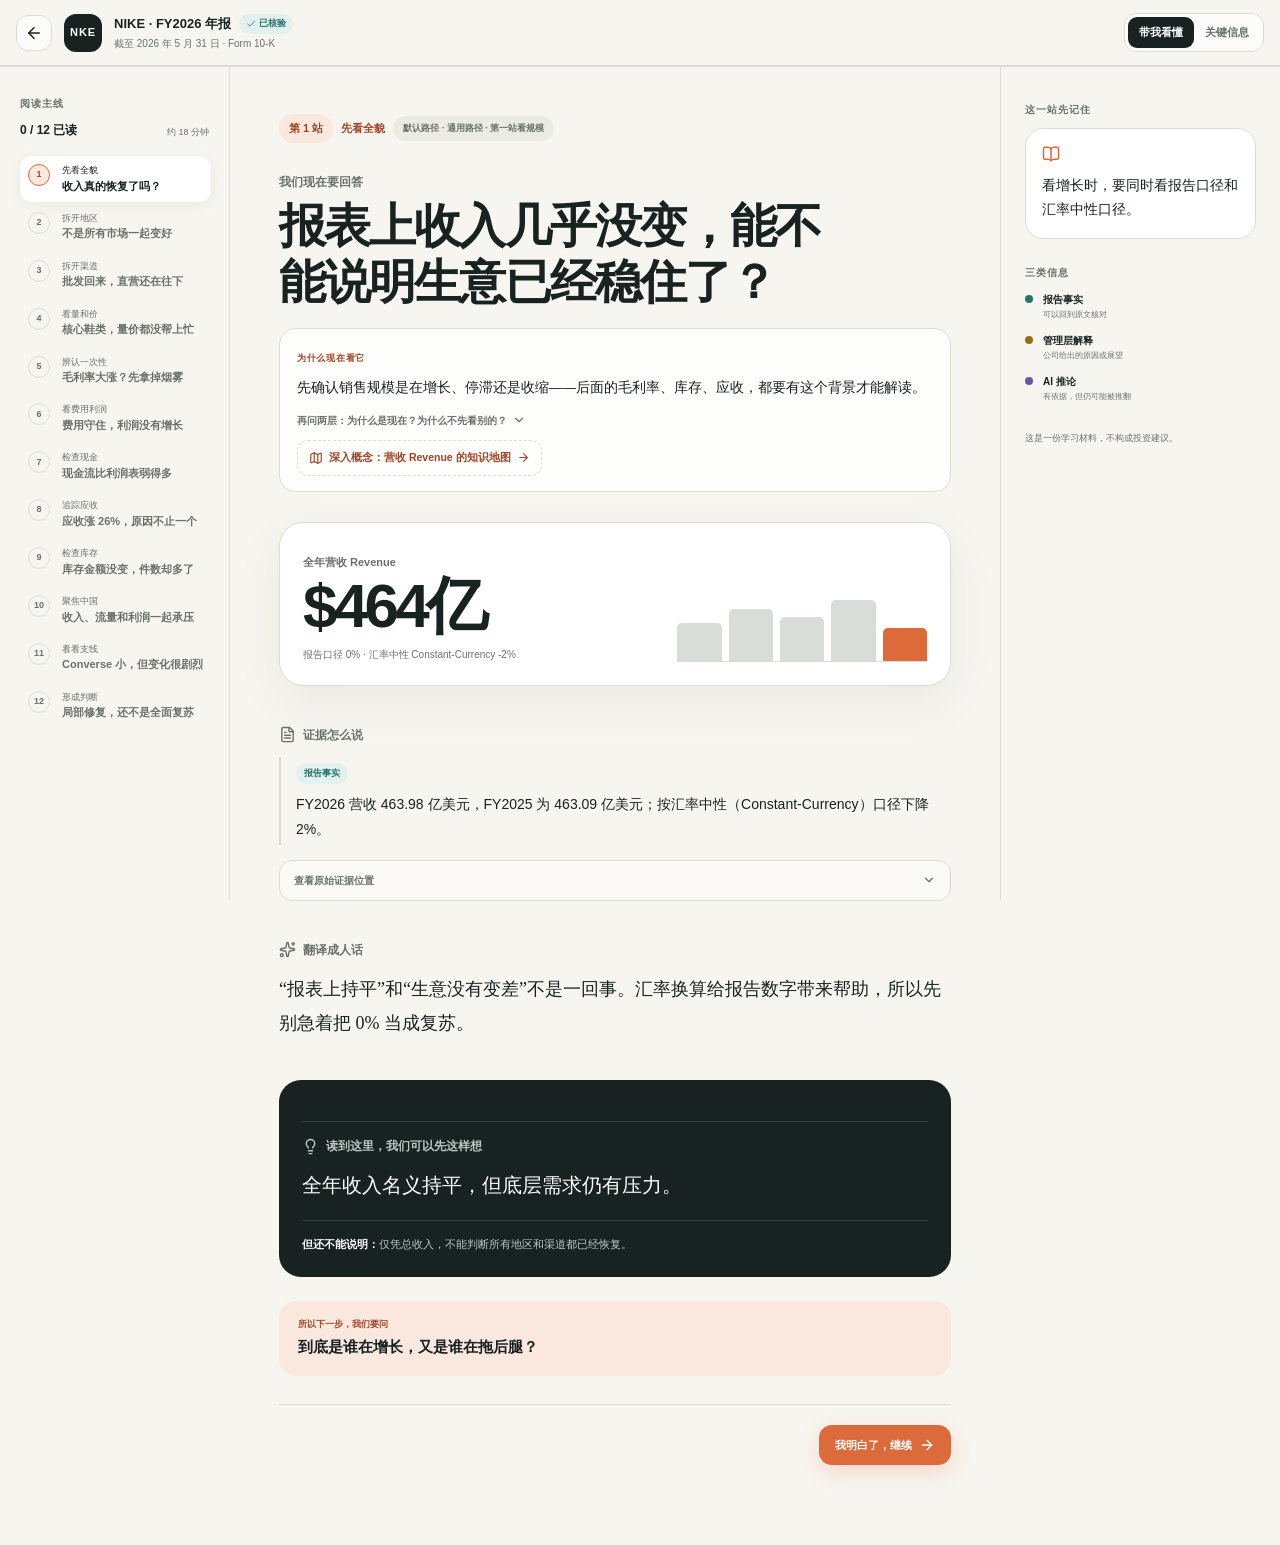
==== commit c10561e9: "Homepage: real SEC EDGAR filings + confirmed earnings dates (ORCL 9/10, COST 9/24)" ====
--- a/report/nike/fy2026/index.html
+++ b/report/nike/fy2026/index.html
@@ -1,2 +1,2 @@
-<!DOCTYPE html><html lang="zh-CN"><head><meta charSet="utf-8"/><meta name="viewport" content="width=device-width, initial-scale=1"/><link rel="stylesheet" href="./_next/static/css/index.CxxDv9l6.css" data-rsc-css-href="./_next/static/css/index.CxxDv9l6.css" data-precedence="vite-rsc/importer-resources"/><link rel="modulepreload" fetchPriority="low" href="./_next/static/chunks/index-8MeRIPaW.js"/><script src="/./_next/static/chunks/rolldown-runtime-C60lm6uB.js" type="module" async=""></script><script src="/./_next/static/chunks/framework-D_rUT4EX.js" type="module" async=""></script><link rel="modulepreload" href="./_next/static/chunks/rolldown-runtime-C60lm6uB.js" crossorigin=""/><link rel="modulepreload" href="./_next/static/chunks/framework-D_rUT4EX.js" crossorigin=""/><link rel="modulepreload" href="./_next/static/chunks/layout-segment-context-CILGcizA.js" crossorigin=""/><link rel="modulepreload" href="./_next/static/chunks/page-CqAuuuA4.js" crossorigin=""/><link rel="modulepreload" href="./_next/static/chunks/check-DyhZmMCs.js" crossorigin=""/><title>财报陪读｜NIKE FY2026</title><meta name="description" content="从原始证据出发，一步一步读懂 NIKE FY2026 财报。"/><script>Object.assign(((self[Symbol.for("vinext.navigationRuntime")]??={bootstrap:{routeManifest:null},functions:{}}).bootstrap.rsc??={rsc:[]}),{params:{},nav:{"pathname":"/report/nike/fy2026","searchParams":[]}})</script><link rel="modulepreload" href="./_next/static/chunks/index-8MeRIPaW.js" />
-</head><body><main class="min-h-screen bg-paper text-ink"><header class="topbar"><a class="icon" aria-label="返回入口" href="../../../"><svg xmlns="http://www.w3.org/2000/svg" width="18" height="18" viewBox="0 0 24 24" fill="none" stroke="currentColor" stroke-width="2" stroke-linecap="round" stroke-linejoin="round" class="lucide lucide-arrow-left" aria-hidden="true"><path d="m12 19-7-7 7-7"></path><path d="M19 12H5"></path></svg></a><div class="nke">NKE</div><div class="report-title"><div><b>NIKE · FY2026 年报</b><span class="verified"><svg xmlns="http://www.w3.org/2000/svg" width="10" height="10" viewBox="0 0 24 24" fill="none" stroke="currentColor" stroke-width="2" stroke-linecap="round" stroke-linejoin="round" class="lucide lucide-check" aria-hidden="true"><path d="M20 6 9 17l-5-5"></path></svg> 已核验</span></div><small>截至 2026 年 5 月 31 日 · Form 10-K</small></div><div class="mode"><button class="active">带我看懂</button><button class="">关键信息</button></div><button class="icon mobile" aria-label="打开目录"><svg xmlns="http://www.w3.org/2000/svg" width="18" height="18" viewBox="0 0 24 24" fill="none" stroke="currentColor" stroke-width="2" stroke-linecap="round" stroke-linejoin="round" class="lucide lucide-menu" aria-hidden="true"><path d="M4 5h16"></path><path d="M4 12h16"></path><path d="M4 19h16"></path></svg></button><div class="progress"><i style="width:0%"></i></div></header><div class="workspace"><aside class="chapters"><p class="eyebrow">阅读主线</p><div class="read-count"><b>0<!-- --> / 12 已读</b><span>约 18 分钟</span></div><nav><button class="active"><span class="">1</span><div><small>先看全貌</small><b>收入真的恢复了吗？</b></div></button><button class=""><span class="">2</span><div><small>拆开地区</small><b>不是所有市场一起变好</b></div></button><button class=""><span class="">3</span><div><small>拆开渠道</small><b>批发回来，直营还在往下</b></div></button><button class=""><span class="">4</span><div><small>看量和价</small><b>核心鞋类，量价都没帮上忙</b></div></button><button class=""><span class="">5</span><div><small>辨认一次性</small><b>毛利率大涨？先拿掉烟雾</b></div></button><button class=""><span class="">6</span><div><small>看费用利润</small><b>费用守住，利润没有增长</b></div></button><button class=""><span class="">7</span><div><small>检查现金</small><b>现金流比利润表弱得多</b></div></button><button class=""><span class="">8</span><div><small>追踪应收</small><b>应收涨 26%，原因不止一个</b></div></button><button class=""><span class="">9</span><div><small>检查库存</small><b>库存金额没变，件数却多了</b></div></button><button class=""><span class="">10</span><div><small>聚焦中国</small><b>收入、流量和利润一起承压</b></div></button><button class=""><span class="">11</span><div><small>看看支线</small><b>Converse 小，但变化很剧烈</b></div></button><button class=""><span class="">12</span><div><small>形成判断</small><b>局部修复，还不是全面复苏</b></div></button></nav></aside><article class="story"><div class="step"><span>第 <!-- -->1<!-- --> 站</span>先看全貌<span class="path-badge default">默认路径 · 通用路径 · 第一站看规模</span></div><p class="prompt">我们现在要回答</p><h1>报表上收入几乎没变，能不能说明生意已经稳住了？</h1><div class="reason"><span class="reason-label">为什么现在看它</span><p>先确认销售规模是在增长、停滞还是收缩——后面的毛利率、库存、应收，都要有这个背景才能解读。</p><details><summary>再问两层：为什么是现在？为什么不先看别的？ <svg xmlns="http://www.w3.org/2000/svg" width="14" height="14" viewBox="0 0 24 24" fill="none" stroke="currentColor" stroke-width="2" stroke-linecap="round" stroke-linejoin="round" class="lucide lucide-chevron-down" aria-hidden="true"><path d="m6 9 6 6 6-6"></path></svg></summary><div class="reason-item"><b>为什么是现在</b><p>利润已经混入成本、费用和税项，是下游结果；收入是链条的第一环。</p></div><div class="reason-item"><b>为什么不先看别的</b><p>不先看净利润 Net Income 或每股收益 EPS——它还叠加股数与回购；也不先看库存——没有销售趋势，库存上涨分不清是滞销还是备货。</p></div></details><button class="discover-entry"><svg xmlns="http://www.w3.org/2000/svg" width="14" height="14" viewBox="0 0 24 24" fill="none" stroke="currentColor" stroke-width="2" stroke-linecap="round" stroke-linejoin="round" class="lucide lucide-map" aria-hidden="true"><path d="M14.106 5.553a2 2 0 0 0 1.788 0l3.659-1.83A1 1 0 0 1 21 4.619v12.764a1 1 0 0 1-.553.894l-4.553 2.277a2 2 0 0 1-1.788 0l-4.212-2.106a2 2 0 0 0-1.788 0l-3.659 1.83A1 1 0 0 1 3 19.381V6.618a1 1 0 0 1 .553-.894l4.553-2.277a2 2 0 0 1 1.788 0z"></path><path d="M15 5.764v15"></path><path d="M9 3.236v15"></path></svg> 深入概念：<!-- -->营收<!-- --> <!-- -->Revenue<!-- --> 的知识地图 <svg xmlns="http://www.w3.org/2000/svg" width="13" height="13" viewBox="0 0 24 24" fill="none" stroke="currentColor" stroke-width="2" stroke-linecap="round" stroke-linejoin="round" class="lucide lucide-arrow-right" aria-hidden="true"><path d="M5 12h14"></path><path d="m12 5 7 7-7 7"></path></svg></button></div><div class="metric-card"><div><span>全年营收 Revenue</span><strong>$464亿</strong><small>报告口径 0% · 汇率中性 Constant-Currency -2%</small></div><div class="bars"><i class="" style="height:42%"></i><i class="" style="height:58%"></i><i class="" style="height:49%"></i><i class="" style="height:68%"></i><i class="last" style="height:37%"></i></div></div><section><div class="section-heading"><svg xmlns="http://www.w3.org/2000/svg" width="17" height="17" viewBox="0 0 24 24" fill="none" stroke="currentColor" stroke-width="2" stroke-linecap="round" stroke-linejoin="round" class="lucide lucide-file-text" aria-hidden="true"><path d="M6 22a2 2 0 0 1-2-2V4a2 2 0 0 1 2-2h8a2.4 2.4 0 0 1 1.704.706l3.588 3.588A2.4 2.4 0 0 1 20 8v12a2 2 0 0 1-2 2z"></path><path d="M14 2v5a1 1 0 0 0 1 1h5"></path><path d="M10 9H8"></path><path d="M16 13H8"></path><path d="M16 17H8"></path></svg><h2>证据怎么说</h2></div><div class="claim-row"><span class="claim fact">报告事实</span><p>FY2026 营收 463.98 亿美元，FY2025 为 463.09 亿美元；按汇率中性（Constant-Currency）口径下降 2%。</p></div><details><summary>查看原始证据位置 <svg xmlns="http://www.w3.org/2000/svg" width="14" height="14" viewBox="0 0 24 24" fill="none" stroke="currentColor" stroke-width="2" stroke-linecap="round" stroke-linejoin="round" class="lucide lucide-chevron-down" aria-hidden="true"><path d="m6 9 6 6 6-6"></path></svg></summary><div class="source"><div><small>来源</small><b>Form 10-K · MD&amp;A · Revenues</b></div><a target="_blank" rel="noreferrer" href="https://www.sec.gov/Archives/edgar/data/320187/000032018726000088/nke-20260531.htm">打开 SEC 原文 <svg xmlns="http://www.w3.org/2000/svg" width="12" height="12" viewBox="0 0 24 24" fill="none" stroke="currentColor" stroke-width="2" stroke-linecap="round" stroke-linejoin="round" class="lucide lucide-external-link" aria-hidden="true"><path d="M15 3h6v6"></path><path d="M10 14 21 3"></path><path d="M18 13v6a2 2 0 0 1-2 2H5a2 2 0 0 1-2-2V8a2 2 0 0 1 2-2h6"></path></svg></a></div></details></section><section><div class="section-heading"><svg xmlns="http://www.w3.org/2000/svg" width="17" height="17" viewBox="0 0 24 24" fill="none" stroke="currentColor" stroke-width="2" stroke-linecap="round" stroke-linejoin="round" class="lucide lucide-sparkles" aria-hidden="true"><path d="M11.017 2.814a1 1 0 0 1 1.966 0l1.051 5.558a2 2 0 0 0 1.594 1.594l5.558 1.051a1 1 0 0 1 0 1.966l-5.558 1.051a2 2 0 0 0-1.594 1.594l-1.051 5.558a1 1 0 0 1-1.966 0l-1.051-5.558a2 2 0 0 0-1.594-1.594l-5.558-1.051a1 1 0 0 1 0-1.966l5.558-1.051a2 2 0 0 0 1.594-1.594z"></path><path d="M20 2v4"></path><path d="M22 4h-4"></path><circle cx="4" cy="20" r="2"></circle></svg><h2>翻译成人话</h2></div><p class="explain">“报表上持平”和“生意没有变差”不是一回事。汇率换算给报告数字带来帮助，所以先别急着把 0% 当成复苏。</p></section><section class="conclusion"><div class="section-heading"><svg xmlns="http://www.w3.org/2000/svg" width="17" height="17" viewBox="0 0 24 24" fill="none" stroke="currentColor" stroke-width="2" stroke-linecap="round" stroke-linejoin="round" class="lucide lucide-lightbulb" aria-hidden="true"><path d="M15 14c.2-1 .7-1.7 1.5-2.5 1-.9 1.5-2.2 1.5-3.5A6 6 0 0 0 6 8c0 1 .2 2.2 1.5 3.5.7.7 1.3 1.5 1.5 2.5"></path><path d="M9 18h6"></path><path d="M10 22h4"></path></svg><h2>读到这里，我们可以先这样想</h2></div><p>全年收入名义持平，但底层需求仍有压力。</p><div><b>但还不能说明：</b>仅凭总收入，不能判断所有地区和渠道都已经恢复。</div></section><div class="next"><span>所以下一步，我们要问</span><b>到底是谁在增长，又是谁在拖后腿？</b></div><footer><button disabled="">上一步</button><button class="primary">我明白了，继续<!-- --> <svg xmlns="http://www.w3.org/2000/svg" width="16" height="16" viewBox="0 0 24 24" fill="none" stroke="currentColor" stroke-width="2" stroke-linecap="round" stroke-linejoin="round" class="lucide lucide-arrow-right" aria-hidden="true"><path d="M5 12h14"></path><path d="m12 5 7 7-7 7"></path></svg></button></footer></article><aside class="memory"><p class="eyebrow">这一站先记住</p><div class="takeaway"><svg xmlns="http://www.w3.org/2000/svg" width="18" height="18" viewBox="0 0 24 24" fill="none" stroke="currentColor" stroke-width="2" stroke-linecap="round" stroke-linejoin="round" class="lucide lucide-book-open" aria-hidden="true"><path d="M12 5v16"></path><path d="M20.001 19A2 2 0 0022 17V5a2 2 0 00-1.999-2L16 3.002A5 5 0 0012 5a5 5 0 00-4-2H4a2 2 0 00-2 2v12a2 2 0 001.999 2H8a5 5 0 014 2 5 5 0 014-2z"></path></svg><p>看增长时，要同时看报告口径和汇率中性口径。</p></div><p class="eyebrow legend-title">三类信息</p><div class="legend"><i class="fact"></i><div><b>报告事实</b><small>可以回到原文核对</small></div></div><div class="legend"><i class="management"></i><div><b>管理层解释</b><small>公司给出的原因或展望</small></div></div><div class="legend"><i class="inference"></i><div><b>AI 推论</b><small>有依据，但仍可能被推翻</small></div></div><p class="disclaimer">这是一份学习材料，不构成投资建议。</p></aside></div></main><script type="module" src="./_next/static/chunks/index-8MeRIPaW.js" id="_R_" async=""></script><script>((self[Symbol.for("vinext.navigationRuntime")]??={bootstrap:{routeManifest:null},functions:{}}).bootstrap.rsc??={rsc:[]}).rsc.push("2:I[\"c5beb10df826\",[],\"Children\",1]\n")</script><script>((self[Symbol.for("vinext.navigationRuntime")]??={bootstrap:{routeManifest:null},functions:{}}).bootstrap.rsc??={rsc:[]}).rsc.push("4:I[\"0dc7e6a5ccb2\",[],\"GlobalErrorBoundary\",1]\n")</script><script>((self[Symbol.for("vinext.navigationRuntime")]??={bootstrap:{routeManifest:null},functions:{}}).bootstrap.rsc??={rsc:[]}).rsc.push("5:I[\"610eead2fe97\",[],\"default\",1]\n")</script><script>((self[Symbol.for("vinext.navigationRuntime")]??={bootstrap:{routeManifest:null},functions:{}}).bootstrap.rsc??={rsc:[]}).rsc.push("6:I[\"0dc7e6a5ccb2\",[],\"ErrorBoundary\",1]\n")</script><script>((self[Symbol.for("vinext.navigationRuntime")]??={bootstrap:{routeManifest:null},functions:{}}).bootstrap.rsc??={rsc:[]}).rsc.push("7:I[\"8c444080ebb8\",[],\"LayoutSegmentProvider\",1]\n")</script><script>((self[Symbol.for("vinext.navigationRuntime")]??={bootstrap:{routeManifest:null},functions:{}}).bootstrap.rsc??={rsc:[]}).rsc.push("8:I[\"c5beb10df826\",[],\"Slot\",1]\n")</script><script>((self[Symbol.for("vinext.navigationRuntime")]??={bootstrap:{routeManifest:null},functions:{}}).bootstrap.rsc??={rsc:[]}).rsc.push("9:I[\"0dc7e6a5ccb2\",[],\"NotFoundBoundary\",1]\n")</script><script>((self[Symbol.for("vinext.navigationRuntime")]??={bootstrap:{routeManifest:null},functions:{}}).bootstrap.rsc??={rsc:[]}).rsc.push("a:I[\"40fe166cc87b\",[],\"AppRouterScrollTarget\",1]\n")</script><script>((self[Symbol.for("vinext.navigationRuntime")]??={bootstrap:{routeManifest:null},functions:{}}).bootstrap.rsc??={rsc:[]}).rsc.push("b:I[\"0dc7e6a5ccb2\",[],\"RedirectBoundary\",1]\n")</script><script>((self[Symbol.for("vinext.navigationRuntime")]??={bootstrap:{routeManifest:null},functions:{}}).bootstrap.rsc??={rsc:[]}).rsc.push(":HL[\"./_next/static/css/index.CxxDv9l6.css\",\"style\"     ]\n")</script><script>((self[Symbol.for("vinext.navigationRuntime")]??={bootstrap:{routeManifest:null},functions:{}}).bootstrap.rsc??={rsc:[]}).rsc.push("0:{\"page:/report/nike/fy2026\":\"$L1\",\"layout:/\":[[[\"$\",\"link\",\"css:./_next/static/css/index.CxxDv9l6.css\",{\"rel\":\"stylesheet\",\"precedence\":\"vite-rsc/importer-resources\",\"href\":\"./_next/static/css/index.CxxDv9l6.css\",\"data-rsc-css-href\":\"./_next/static/css/index.CxxDv9l6.css\"}],\"$undefined\"],[\"$\",\"html\",null,{\"lang\":\"zh-CN\",\"children\":[\"$\",\"body\",null,{\"children\":[\"$\",\"$L2\",null,{}]}]}]],\"layout:/report/nike/fy2026\":\"$L3\",\"route:/report/nike/fy2026\":[[[\"$\",\"meta\",null,{\"charSet\":\"utf-8\"}],[[\"$\",\"title\",\"0\",{\"children\":\"财报陪读｜NIKE FY2026\"}],[\"$\",\"meta\",\"1\",{\"name\":\"description\",\"content\":\"从原始证据出发，一步一步读懂 NIKE FY2026 财报。\"}]],[[\"$\",\"meta\",\"0\",{\"name\":\"viewport\",\"content\":\"width=device-width, initial-scale=1\"}]]],[\"$\",\"$L4\",null,{\"fallback\":\"$5\",\"children\":[\"$\",\"$L6\",null,{\"fallback\":\"$5\",\"children\":[\"$\",\"$L7\",null,{\"providerId\":\"layout:/\",\"segmentMap\":{\"children\":[\"report\",\"nike\",\"fy2026\"]},\"children\":[\"$\",\"$L8\",null,{\"id\":\"layout:/\",\"parallelSlots\":\"$undefined\",\"children\":[\"$\",\"$L9\",null,{\"resetKey\":\"report\",\"fallback\":[[\"$\",\"title\",null,{\"children\":\"404: This page could not be found.\"}],[\"$\",\"div\",null,{\"style\":{\"fontFamily\":\"system-ui,\\\"Segoe UI\\\",Roboto,Helvetica,Arial,sans-serif,\\\"Apple Color Emoji\\\",\\\"Segoe UI Emoji\\\"\",\"height\":\"100vh\",\"textAlign\":\"center\",\"display\":\"flex\",\"flexDirection\":\"column\",\"alignItems\":\"center\",\"justifyContent\":\"center\"},\"children\":[\"$\",\"div\",null,{\"children\":[[\"$\",\"style\",null,{\"dangerouslySetInnerHTML\":{\"__html\":\"body{color:#000;background:#fff;margin:0}.next-error-h1{border-right:1px solid rgba(0,0,0,.3)}@media (prefers-color-scheme:dark){body{color:#fff;background:#000}.next-error-h1{border-right:1px solid rgba(255,255,255,.3)}}\"}}],[\"$\",\"h1\",null,{\"className\":\"next-error-h1\",\"style\":{\"display\":\"inline-block\",\"margin\":\"0 20px 0 0\",\"padding\":\"0 23px 0 0\",\"fontSize\":24,\"fontWeight\":500,\"verticalAlign\":\"top\",\"lineHeight\":\"49px\"},\"children\":404}],[\"$\",\"div\",null,{\"style\":{\"display\":\"inline-block\"},\"children\":[\"$\",\"h2\",null,{\"style\":{\"fontSize\":14,\"fontWeight\":400,\"lineHeight\":\"49px\",\"margin\":0},\"children\":\"This page could not be found.\"}]}]]}]}]],\"children\":[\"$\",\"$L7\",null,{\"providerId\":\"layout:/report/nike/fy2026\",\"segmentMap\":{\"children\":[]},\"children\":[\"$\",\"$L8\",null,{\"id\":\"layout:/report/nike/fy2026\",\"parallelSlots\":\"$undefined\",\"children\":[\"$\",\"$La\",null,{\"children\":[\"$\",\"$Lb\",null,{\"children\":[[\"$\",\"$L7\",null,{\"providerId\":\"page:/report/nike/fy2026\",\"segmentMap\":{\"children\":[\"__PAGE__\"]},\"children\":[\"$\",\"$L8\",null,{\"id\":\"page:/report/nike/fy2026\"}]}],null]}]}]}]}]}]}]}]}]}],null,null],\"__route\":\"route:/report/nike/fy2026\",\"__interceptionContext\":null,\"__layoutIds\":[\"layout:/\",\"layout:/report/nike/fy2026\"],\"__rootLayout\":\"/\",\"__bfcacheSegmentIdentities\":{\"layout:/\":\"[\\\"layout\\\",\\\"layout:/\\\",\\\"root-boundary:/\\\",\\\"\\\"]\",\"layout:/report/nike/fy2026\":\"[\\\"layout\\\",\\\"layout:/report/nike/fy2026\\\",\\\"root-boundary:/\\\",\\\"[\\\\\\\"report\\\\\\\",\\\\\\\"nike\\\\\\\",\\\\\\\"fy2026\\\\\\\"]\\\"]\",\"page:/report/nike/fy2026\":\"[\\\"page\\\",\\\"page:/report/nike/fy2026\\\",\\\"root-boundary:/\\\",\\\"[\\\\\\\"report\\\\\\\",\\\\\\\"nike\\\\\\\",\\\\\\\"fy2026\\\\\\\"]\\\"]\"},\"__srcPage\":[\"report\",\"nike\",\"fy2026\",\"page\"],\"__layoutFlags\":{\"layout:/report/nike/fy2026\":\"s\",\"layout:/\":\"s\"},\"__artifactCompatibility\":{\"schemaVersion\":1,\"graphVersion\":\"app-route-graph:1b3cd018a980c5e8\",\"deploymentVersion\":\"e1c327ff-e8a5-4496-af5b-dfc2e7e215ec\",\"appElementsSchemaVersion\":1,\"rscPayloadSchemaVersion\":1,\"rootBoundaryId\":\"/\",\"renderEpoch\":null}}\n")</script><script>((self[Symbol.for("vinext.navigationRuntime")]??={bootstrap:{routeManifest:null},functions:{}}).bootstrap.rsc??={rsc:[]}).rsc.push("3:[\"$\",\"$L2\",null,{}]\n")</script><script>((self[Symbol.for("vinext.navigationRuntime")]??={bootstrap:{routeManifest:null},functions:{}}).bootstrap.rsc??={rsc:[]}).rsc.push("c:I[\"07a231cba9f3\",[],\"default\",1]\n")</script><script>((self[Symbol.for("vinext.navigationRuntime")]??={bootstrap:{routeManifest:null},functions:{}}).bootstrap.rsc??={rsc:[]}).rsc.push("1:[\"$\",\"$Lc\",null,{\"params\":\"$@d\",\"searchParams\":\"$@e\"}]\n")</script><script>((self[Symbol.for("vinext.navigationRuntime")]??={bootstrap:{routeManifest:null},functions:{}}).bootstrap.rsc??={rsc:[]}).rsc.push("d:{}\n")</script><script>((self[Symbol.for("vinext.navigationRuntime")]??={bootstrap:{routeManifest:null},functions:{}}).bootstrap.rsc??={rsc:[]}).rsc.push("e:{}\n")</script><script>Object.assign(((self[Symbol.for("vinext.navigationRuntime")]??={bootstrap:{routeManifest:null},functions:{}}).bootstrap.rsc??={rsc:[]}),{"initialCacheKind":"dynamic"});((self[Symbol.for("vinext.navigationRuntime")]??={bootstrap:{routeManifest:null},functions:{}}).bootstrap.rsc??={rsc:[]}).done=true</script></body></html>+<!DOCTYPE html><html lang="zh-CN"><head><meta charSet="utf-8"/><meta name="viewport" content="width=device-width, initial-scale=1"/><link rel="stylesheet" href="./_next/static/css/index.DkyVqGDY.css" data-rsc-css-href="./_next/static/css/index.DkyVqGDY.css" data-precedence="vite-rsc/importer-resources"/><link rel="modulepreload" fetchPriority="low" href="./_next/static/chunks/index-gXY8Ekna.js"/><script src="/./_next/static/chunks/rolldown-runtime-C60lm6uB.js" type="module" async=""></script><script src="/./_next/static/chunks/framework-D_rUT4EX.js" type="module" async=""></script><link rel="modulepreload" href="./_next/static/chunks/rolldown-runtime-C60lm6uB.js" crossorigin=""/><link rel="modulepreload" href="./_next/static/chunks/framework-D_rUT4EX.js" crossorigin=""/><link rel="modulepreload" href="./_next/static/chunks/layout-segment-context-CnFm3ixg.js" crossorigin=""/><link rel="modulepreload" href="./_next/static/chunks/page-DqwhfaEW.js" crossorigin=""/><link rel="modulepreload" href="./_next/static/chunks/external-link-BTdbaEnC.js" crossorigin=""/><title>财报陪读｜NIKE FY2026</title><meta name="description" content="从原始证据出发，一步一步读懂 NIKE FY2026 财报。"/><script>Object.assign(((self[Symbol.for("vinext.navigationRuntime")]??={bootstrap:{routeManifest:null},functions:{}}).bootstrap.rsc??={rsc:[]}),{params:{},nav:{"pathname":"/report/nike/fy2026","searchParams":[]}})</script><link rel="modulepreload" href="./_next/static/chunks/index-gXY8Ekna.js" />
+</head><body><main class="min-h-screen bg-paper text-ink"><header class="topbar"><a class="icon" aria-label="返回入口" href="../../../"><svg xmlns="http://www.w3.org/2000/svg" width="18" height="18" viewBox="0 0 24 24" fill="none" stroke="currentColor" stroke-width="2" stroke-linecap="round" stroke-linejoin="round" class="lucide lucide-arrow-left" aria-hidden="true"><path d="m12 19-7-7 7-7"></path><path d="M19 12H5"></path></svg></a><div class="nke">NKE</div><div class="report-title"><div><b>NIKE · FY2026 年报</b><span class="verified"><svg xmlns="http://www.w3.org/2000/svg" width="10" height="10" viewBox="0 0 24 24" fill="none" stroke="currentColor" stroke-width="2" stroke-linecap="round" stroke-linejoin="round" class="lucide lucide-check" aria-hidden="true"><path d="M20 6 9 17l-5-5"></path></svg> 已核验</span></div><small>截至 2026 年 5 月 31 日 · Form 10-K</small></div><div class="mode"><button class="active">带我看懂</button><button class="">关键信息</button></div><button class="icon mobile" aria-label="打开目录"><svg xmlns="http://www.w3.org/2000/svg" width="18" height="18" viewBox="0 0 24 24" fill="none" stroke="currentColor" stroke-width="2" stroke-linecap="round" stroke-linejoin="round" class="lucide lucide-menu" aria-hidden="true"><path d="M4 5h16"></path><path d="M4 12h16"></path><path d="M4 19h16"></path></svg></button><div class="progress"><i style="width:0%"></i></div></header><div class="workspace"><aside class="chapters"><p class="eyebrow">阅读主线</p><div class="read-count"><b>0<!-- --> / 12 已读</b><span>约 18 分钟</span></div><nav><button class="active"><span class="">1</span><div><small>先看全貌</small><b>收入真的恢复了吗？</b></div></button><button class=""><span class="">2</span><div><small>拆开地区</small><b>不是所有市场一起变好</b></div></button><button class=""><span class="">3</span><div><small>拆开渠道</small><b>批发回来，直营还在往下</b></div></button><button class=""><span class="">4</span><div><small>看量和价</small><b>核心鞋类，量价都没帮上忙</b></div></button><button class=""><span class="">5</span><div><small>辨认一次性</small><b>毛利率大涨？先拿掉烟雾</b></div></button><button class=""><span class="">6</span><div><small>看费用利润</small><b>费用守住，利润没有增长</b></div></button><button class=""><span class="">7</span><div><small>检查现金</small><b>现金流比利润表弱得多</b></div></button><button class=""><span class="">8</span><div><small>追踪应收</small><b>应收涨 26%，原因不止一个</b></div></button><button class=""><span class="">9</span><div><small>检查库存</small><b>库存金额没变，件数却多了</b></div></button><button class=""><span class="">10</span><div><small>聚焦中国</small><b>收入、流量和利润一起承压</b></div></button><button class=""><span class="">11</span><div><small>看看支线</small><b>Converse 小，但变化很剧烈</b></div></button><button class=""><span class="">12</span><div><small>形成判断</small><b>局部修复，还不是全面复苏</b></div></button></nav></aside><article class="story"><div class="step"><span>第 <!-- -->1<!-- --> 站</span>先看全貌<span class="path-badge default">默认路径 · 通用路径 · 第一站看规模</span></div><p class="prompt">我们现在要回答</p><h1>报表上收入几乎没变，能不能说明生意已经稳住了？</h1><div class="reason"><span class="reason-label">为什么现在看它</span><p>先确认销售规模是在增长、停滞还是收缩——后面的毛利率、库存、应收，都要有这个背景才能解读。</p><details><summary>再问两层：为什么是现在？为什么不先看别的？ <svg xmlns="http://www.w3.org/2000/svg" width="14" height="14" viewBox="0 0 24 24" fill="none" stroke="currentColor" stroke-width="2" stroke-linecap="round" stroke-linejoin="round" class="lucide lucide-chevron-down" aria-hidden="true"><path d="m6 9 6 6 6-6"></path></svg></summary><div class="reason-item"><b>为什么是现在</b><p>利润已经混入成本、费用和税项，是下游结果；收入是链条的第一环。</p></div><div class="reason-item"><b>为什么不先看别的</b><p>不先看净利润 Net Income 或每股收益 EPS——它还叠加股数与回购；也不先看库存——没有销售趋势，库存上涨分不清是滞销还是备货。</p></div></details><button class="discover-entry"><svg xmlns="http://www.w3.org/2000/svg" width="14" height="14" viewBox="0 0 24 24" fill="none" stroke="currentColor" stroke-width="2" stroke-linecap="round" stroke-linejoin="round" class="lucide lucide-map" aria-hidden="true"><path d="M14.106 5.553a2 2 0 0 0 1.788 0l3.659-1.83A1 1 0 0 1 21 4.619v12.764a1 1 0 0 1-.553.894l-4.553 2.277a2 2 0 0 1-1.788 0l-4.212-2.106a2 2 0 0 0-1.788 0l-3.659 1.83A1 1 0 0 1 3 19.381V6.618a1 1 0 0 1 .553-.894l4.553-2.277a2 2 0 0 1 1.788 0z"></path><path d="M15 5.764v15"></path><path d="M9 3.236v15"></path></svg> 深入概念：<!-- -->营收<!-- --> <!-- -->Revenue<!-- --> 的知识地图 <svg xmlns="http://www.w3.org/2000/svg" width="13" height="13" viewBox="0 0 24 24" fill="none" stroke="currentColor" stroke-width="2" stroke-linecap="round" stroke-linejoin="round" class="lucide lucide-arrow-right" aria-hidden="true"><path d="M5 12h14"></path><path d="m12 5 7 7-7 7"></path></svg></button></div><div class="metric-card"><div><span>全年营收 Revenue</span><strong>$464亿</strong><small>报告口径 0% · 汇率中性 Constant-Currency -2%</small></div><div class="bars"><i class="" style="height:42%"></i><i class="" style="height:58%"></i><i class="" style="height:49%"></i><i class="" style="height:68%"></i><i class="last" style="height:37%"></i></div></div><section><div class="section-heading"><svg xmlns="http://www.w3.org/2000/svg" width="17" height="17" viewBox="0 0 24 24" fill="none" stroke="currentColor" stroke-width="2" stroke-linecap="round" stroke-linejoin="round" class="lucide lucide-file-text" aria-hidden="true"><path d="M6 22a2 2 0 0 1-2-2V4a2 2 0 0 1 2-2h8a2.4 2.4 0 0 1 1.704.706l3.588 3.588A2.4 2.4 0 0 1 20 8v12a2 2 0 0 1-2 2z"></path><path d="M14 2v5a1 1 0 0 0 1 1h5"></path><path d="M10 9H8"></path><path d="M16 13H8"></path><path d="M16 17H8"></path></svg><h2>证据怎么说</h2></div><div class="claim-row"><span class="claim fact">报告事实</span><p>FY2026 营收 463.98 亿美元，FY2025 为 463.09 亿美元；按汇率中性（Constant-Currency）口径下降 2%。</p></div><details><summary>查看原始证据位置 <svg xmlns="http://www.w3.org/2000/svg" width="14" height="14" viewBox="0 0 24 24" fill="none" stroke="currentColor" stroke-width="2" stroke-linecap="round" stroke-linejoin="round" class="lucide lucide-chevron-down" aria-hidden="true"><path d="m6 9 6 6 6-6"></path></svg></summary><div class="source"><div><small>来源</small><b>Form 10-K · MD&amp;A · Revenues</b></div><a target="_blank" rel="noreferrer" href="https://www.sec.gov/Archives/edgar/data/320187/000032018726000088/nke-20260531.htm">打开 SEC 原文 <svg xmlns="http://www.w3.org/2000/svg" width="12" height="12" viewBox="0 0 24 24" fill="none" stroke="currentColor" stroke-width="2" stroke-linecap="round" stroke-linejoin="round" class="lucide lucide-external-link" aria-hidden="true"><path d="M15 3h6v6"></path><path d="M10 14 21 3"></path><path d="M18 13v6a2 2 0 0 1-2 2H5a2 2 0 0 1-2-2V8a2 2 0 0 1 2-2h6"></path></svg></a></div></details></section><section><div class="section-heading"><svg xmlns="http://www.w3.org/2000/svg" width="17" height="17" viewBox="0 0 24 24" fill="none" stroke="currentColor" stroke-width="2" stroke-linecap="round" stroke-linejoin="round" class="lucide lucide-sparkles" aria-hidden="true"><path d="M11.017 2.814a1 1 0 0 1 1.966 0l1.051 5.558a2 2 0 0 0 1.594 1.594l5.558 1.051a1 1 0 0 1 0 1.966l-5.558 1.051a2 2 0 0 0-1.594 1.594l-1.051 5.558a1 1 0 0 1-1.966 0l-1.051-5.558a2 2 0 0 0-1.594-1.594l-5.558-1.051a1 1 0 0 1 0-1.966l5.558-1.051a2 2 0 0 0 1.594-1.594z"></path><path d="M20 2v4"></path><path d="M22 4h-4"></path><circle cx="4" cy="20" r="2"></circle></svg><h2>翻译成人话</h2></div><p class="explain">“报表上持平”和“生意没有变差”不是一回事。汇率换算给报告数字带来帮助，所以先别急着把 0% 当成复苏。</p></section><section class="conclusion"><div class="section-heading"><svg xmlns="http://www.w3.org/2000/svg" width="17" height="17" viewBox="0 0 24 24" fill="none" stroke="currentColor" stroke-width="2" stroke-linecap="round" stroke-linejoin="round" class="lucide lucide-lightbulb" aria-hidden="true"><path d="M15 14c.2-1 .7-1.7 1.5-2.5 1-.9 1.5-2.2 1.5-3.5A6 6 0 0 0 6 8c0 1 .2 2.2 1.5 3.5.7.7 1.3 1.5 1.5 2.5"></path><path d="M9 18h6"></path><path d="M10 22h4"></path></svg><h2>读到这里，我们可以先这样想</h2></div><p>全年收入名义持平，但底层需求仍有压力。</p><div><b>但还不能说明：</b>仅凭总收入，不能判断所有地区和渠道都已经恢复。</div></section><div class="next"><span>所以下一步，我们要问</span><b>到底是谁在增长，又是谁在拖后腿？</b></div><footer><button disabled="">上一步</button><button class="primary">我明白了，继续<!-- --> <svg xmlns="http://www.w3.org/2000/svg" width="16" height="16" viewBox="0 0 24 24" fill="none" stroke="currentColor" stroke-width="2" stroke-linecap="round" stroke-linejoin="round" class="lucide lucide-arrow-right" aria-hidden="true"><path d="M5 12h14"></path><path d="m12 5 7 7-7 7"></path></svg></button></footer></article><aside class="memory"><p class="eyebrow">这一站先记住</p><div class="takeaway"><svg xmlns="http://www.w3.org/2000/svg" width="18" height="18" viewBox="0 0 24 24" fill="none" stroke="currentColor" stroke-width="2" stroke-linecap="round" stroke-linejoin="round" class="lucide lucide-book-open" aria-hidden="true"><path d="M12 5v16"></path><path d="M20.001 19A2 2 0 0022 17V5a2 2 0 00-1.999-2L16 3.002A5 5 0 0012 5a5 5 0 00-4-2H4a2 2 0 00-2 2v12a2 2 0 001.999 2H8a5 5 0 014 2 5 5 0 014-2z"></path></svg><p>看增长时，要同时看报告口径和汇率中性口径。</p></div><p class="eyebrow legend-title">三类信息</p><div class="legend"><i class="fact"></i><div><b>报告事实</b><small>可以回到原文核对</small></div></div><div class="legend"><i class="management"></i><div><b>管理层解释</b><small>公司给出的原因或展望</small></div></div><div class="legend"><i class="inference"></i><div><b>AI 推论</b><small>有依据，但仍可能被推翻</small></div></div><p class="disclaimer">这是一份学习材料，不构成投资建议。</p></aside></div></main><script type="module" src="./_next/static/chunks/index-gXY8Ekna.js" id="_R_" async=""></script><script>((self[Symbol.for("vinext.navigationRuntime")]??={bootstrap:{routeManifest:null},functions:{}}).bootstrap.rsc??={rsc:[]}).rsc.push("2:I[\"c5beb10df826\",[],\"Children\",1]\n")</script><script>((self[Symbol.for("vinext.navigationRuntime")]??={bootstrap:{routeManifest:null},functions:{}}).bootstrap.rsc??={rsc:[]}).rsc.push("4:I[\"0dc7e6a5ccb2\",[],\"GlobalErrorBoundary\",1]\n")</script><script>((self[Symbol.for("vinext.navigationRuntime")]??={bootstrap:{routeManifest:null},functions:{}}).bootstrap.rsc??={rsc:[]}).rsc.push("5:I[\"610eead2fe97\",[],\"default\",1]\n")</script><script>((self[Symbol.for("vinext.navigationRuntime")]??={bootstrap:{routeManifest:null},functions:{}}).bootstrap.rsc??={rsc:[]}).rsc.push("6:I[\"0dc7e6a5ccb2\",[],\"ErrorBoundary\",1]\n")</script><script>((self[Symbol.for("vinext.navigationRuntime")]??={bootstrap:{routeManifest:null},functions:{}}).bootstrap.rsc??={rsc:[]}).rsc.push("7:I[\"8c444080ebb8\",[],\"LayoutSegmentProvider\",1]\n")</script><script>((self[Symbol.for("vinext.navigationRuntime")]??={bootstrap:{routeManifest:null},functions:{}}).bootstrap.rsc??={rsc:[]}).rsc.push("8:I[\"c5beb10df826\",[],\"Slot\",1]\n")</script><script>((self[Symbol.for("vinext.navigationRuntime")]??={bootstrap:{routeManifest:null},functions:{}}).bootstrap.rsc??={rsc:[]}).rsc.push("9:I[\"0dc7e6a5ccb2\",[],\"NotFoundBoundary\",1]\n")</script><script>((self[Symbol.for("vinext.navigationRuntime")]??={bootstrap:{routeManifest:null},functions:{}}).bootstrap.rsc??={rsc:[]}).rsc.push("a:I[\"40fe166cc87b\",[],\"AppRouterScrollTarget\",1]\n")</script><script>((self[Symbol.for("vinext.navigationRuntime")]??={bootstrap:{routeManifest:null},functions:{}}).bootstrap.rsc??={rsc:[]}).rsc.push("b:I[\"0dc7e6a5ccb2\",[],\"RedirectBoundary\",1]\n")</script><script>((self[Symbol.for("vinext.navigationRuntime")]??={bootstrap:{routeManifest:null},functions:{}}).bootstrap.rsc??={rsc:[]}).rsc.push(":HL[\"./_next/static/css/index.DkyVqGDY.css\",\"style\"     ]\n")</script><script>((self[Symbol.for("vinext.navigationRuntime")]??={bootstrap:{routeManifest:null},functions:{}}).bootstrap.rsc??={rsc:[]}).rsc.push("0:{\"page:/report/nike/fy2026\":\"$L1\",\"layout:/\":[[[\"$\",\"link\",\"css:./_next/static/css/index.DkyVqGDY.css\",{\"rel\":\"stylesheet\",\"precedence\":\"vite-rsc/importer-resources\",\"href\":\"./_next/static/css/index.DkyVqGDY.css\",\"data-rsc-css-href\":\"./_next/static/css/index.DkyVqGDY.css\"}],\"$undefined\"],[\"$\",\"html\",null,{\"lang\":\"zh-CN\",\"children\":[\"$\",\"body\",null,{\"children\":[\"$\",\"$L2\",null,{}]}]}]],\"layout:/report/nike/fy2026\":\"$L3\",\"route:/report/nike/fy2026\":[[[\"$\",\"meta\",null,{\"charSet\":\"utf-8\"}],[[\"$\",\"title\",\"0\",{\"children\":\"财报陪读｜NIKE FY2026\"}],[\"$\",\"meta\",\"1\",{\"name\":\"description\",\"content\":\"从原始证据出发，一步一步读懂 NIKE FY2026 财报。\"}]],[[\"$\",\"meta\",\"0\",{\"name\":\"viewport\",\"content\":\"width=device-width, initial-scale=1\"}]]],[\"$\",\"$L4\",null,{\"fallback\":\"$5\",\"children\":[\"$\",\"$L6\",null,{\"fallback\":\"$5\",\"children\":[\"$\",\"$L7\",null,{\"providerId\":\"layout:/\",\"segmentMap\":{\"children\":[\"report\",\"nike\",\"fy2026\"]},\"children\":[\"$\",\"$L8\",null,{\"id\":\"layout:/\",\"parallelSlots\":\"$undefined\",\"children\":[\"$\",\"$L9\",null,{\"resetKey\":\"report\",\"fallback\":[[\"$\",\"title\",null,{\"children\":\"404: This page could not be found.\"}],[\"$\",\"div\",null,{\"style\":{\"fontFamily\":\"system-ui,\\\"Segoe UI\\\",Roboto,Helvetica,Arial,sans-serif,\\\"Apple Color Emoji\\\",\\\"Segoe UI Emoji\\\"\",\"height\":\"100vh\",\"textAlign\":\"center\",\"display\":\"flex\",\"flexDirection\":\"column\",\"alignItems\":\"center\",\"justifyContent\":\"center\"},\"children\":[\"$\",\"div\",null,{\"children\":[[\"$\",\"style\",null,{\"dangerouslySetInnerHTML\":{\"__html\":\"body{color:#000;background:#fff;margin:0}.next-error-h1{border-right:1px solid rgba(0,0,0,.3)}@media (prefers-color-scheme:dark){body{color:#fff;background:#000}.next-error-h1{border-right:1px solid rgba(255,255,255,.3)}}\"}}],[\"$\",\"h1\",null,{\"className\":\"next-error-h1\",\"style\":{\"display\":\"inline-block\",\"margin\":\"0 20px 0 0\",\"padding\":\"0 23px 0 0\",\"fontSize\":24,\"fontWeight\":500,\"verticalAlign\":\"top\",\"lineHeight\":\"49px\"},\"children\":404}],[\"$\",\"div\",null,{\"style\":{\"display\":\"inline-block\"},\"children\":[\"$\",\"h2\",null,{\"style\":{\"fontSize\":14,\"fontWeight\":400,\"lineHeight\":\"49px\",\"margin\":0},\"children\":\"This page could not be found.\"}]}]]}]}]],\"children\":[\"$\",\"$L7\",null,{\"providerId\":\"layout:/report/nike/fy2026\",\"segmentMap\":{\"children\":[]},\"children\":[\"$\",\"$L8\",null,{\"id\":\"layout:/report/nike/fy2026\",\"parallelSlots\":\"$undefined\",\"children\":[\"$\",\"$La\",null,{\"children\":[\"$\",\"$Lb\",null,{\"children\":[[\"$\",\"$L7\",null,{\"providerId\":\"page:/report/nike/fy2026\",\"segmentMap\":{\"children\":[\"__PAGE__\"]},\"children\":[\"$\",\"$L8\",null,{\"id\":\"page:/report/nike/fy2026\"}]}],null]}]}]}]}]}]}]}]}]}],null,null],\"__route\":\"route:/report/nike/fy2026\",\"__interceptionContext\":null,\"__layoutIds\":[\"layout:/\",\"layout:/report/nike/fy2026\"],\"__rootLayout\":\"/\",\"__bfcacheSegmentIdentities\":{\"layout:/\":\"[\\\"layout\\\",\\\"layout:/\\\",\\\"root-boundary:/\\\",\\\"\\\"]\",\"layout:/report/nike/fy2026\":\"[\\\"layout\\\",\\\"layout:/report/nike/fy2026\\\",\\\"root-boundary:/\\\",\\\"[\\\\\\\"report\\\\\\\",\\\\\\\"nike\\\\\\\",\\\\\\\"fy2026\\\\\\\"]\\\"]\",\"page:/report/nike/fy2026\":\"[\\\"page\\\",\\\"page:/report/nike/fy2026\\\",\\\"root-boundary:/\\\",\\\"[\\\\\\\"report\\\\\\\",\\\\\\\"nike\\\\\\\",\\\\\\\"fy2026\\\\\\\"]\\\"]\"},\"__srcPage\":[\"report\",\"nike\",\"fy2026\",\"page\"],\"__layoutFlags\":{\"layout:/report/nike/fy2026\":\"s\",\"layout:/\":\"s\"},\"__artifactCompatibility\":{\"schemaVersion\":1,\"graphVersion\":\"app-route-graph:1b3cd018a980c5e8\",\"deploymentVersion\":\"fa326ef2-4fd2-461e-ac61-99cbb4ced923\",\"appElementsSchemaVersion\":1,\"rscPayloadSchemaVersion\":1,\"rootBoundaryId\":\"/\",\"renderEpoch\":null}}\n")</script><script>((self[Symbol.for("vinext.navigationRuntime")]??={bootstrap:{routeManifest:null},functions:{}}).bootstrap.rsc??={rsc:[]}).rsc.push("3:[\"$\",\"$L2\",null,{}]\n")</script><script>((self[Symbol.for("vinext.navigationRuntime")]??={bootstrap:{routeManifest:null},functions:{}}).bootstrap.rsc??={rsc:[]}).rsc.push("c:I[\"07a231cba9f3\",[],\"default\",1]\n")</script><script>((self[Symbol.for("vinext.navigationRuntime")]??={bootstrap:{routeManifest:null},functions:{}}).bootstrap.rsc??={rsc:[]}).rsc.push("1:[\"$\",\"$Lc\",null,{\"params\":\"$@d\",\"searchParams\":\"$@e\"}]\n")</script><script>((self[Symbol.for("vinext.navigationRuntime")]??={bootstrap:{routeManifest:null},functions:{}}).bootstrap.rsc??={rsc:[]}).rsc.push("d:{}\n")</script><script>((self[Symbol.for("vinext.navigationRuntime")]??={bootstrap:{routeManifest:null},functions:{}}).bootstrap.rsc??={rsc:[]}).rsc.push("e:{}\n")</script><script>Object.assign(((self[Symbol.for("vinext.navigationRuntime")]??={bootstrap:{routeManifest:null},functions:{}}).bootstrap.rsc??={rsc:[]}),{"initialCacheKind":"dynamic"});((self[Symbol.for("vinext.navigationRuntime")]??={bootstrap:{routeManifest:null},functions:{}}).bootstrap.rsc??={rsc:[]}).done=true</script></body></html>
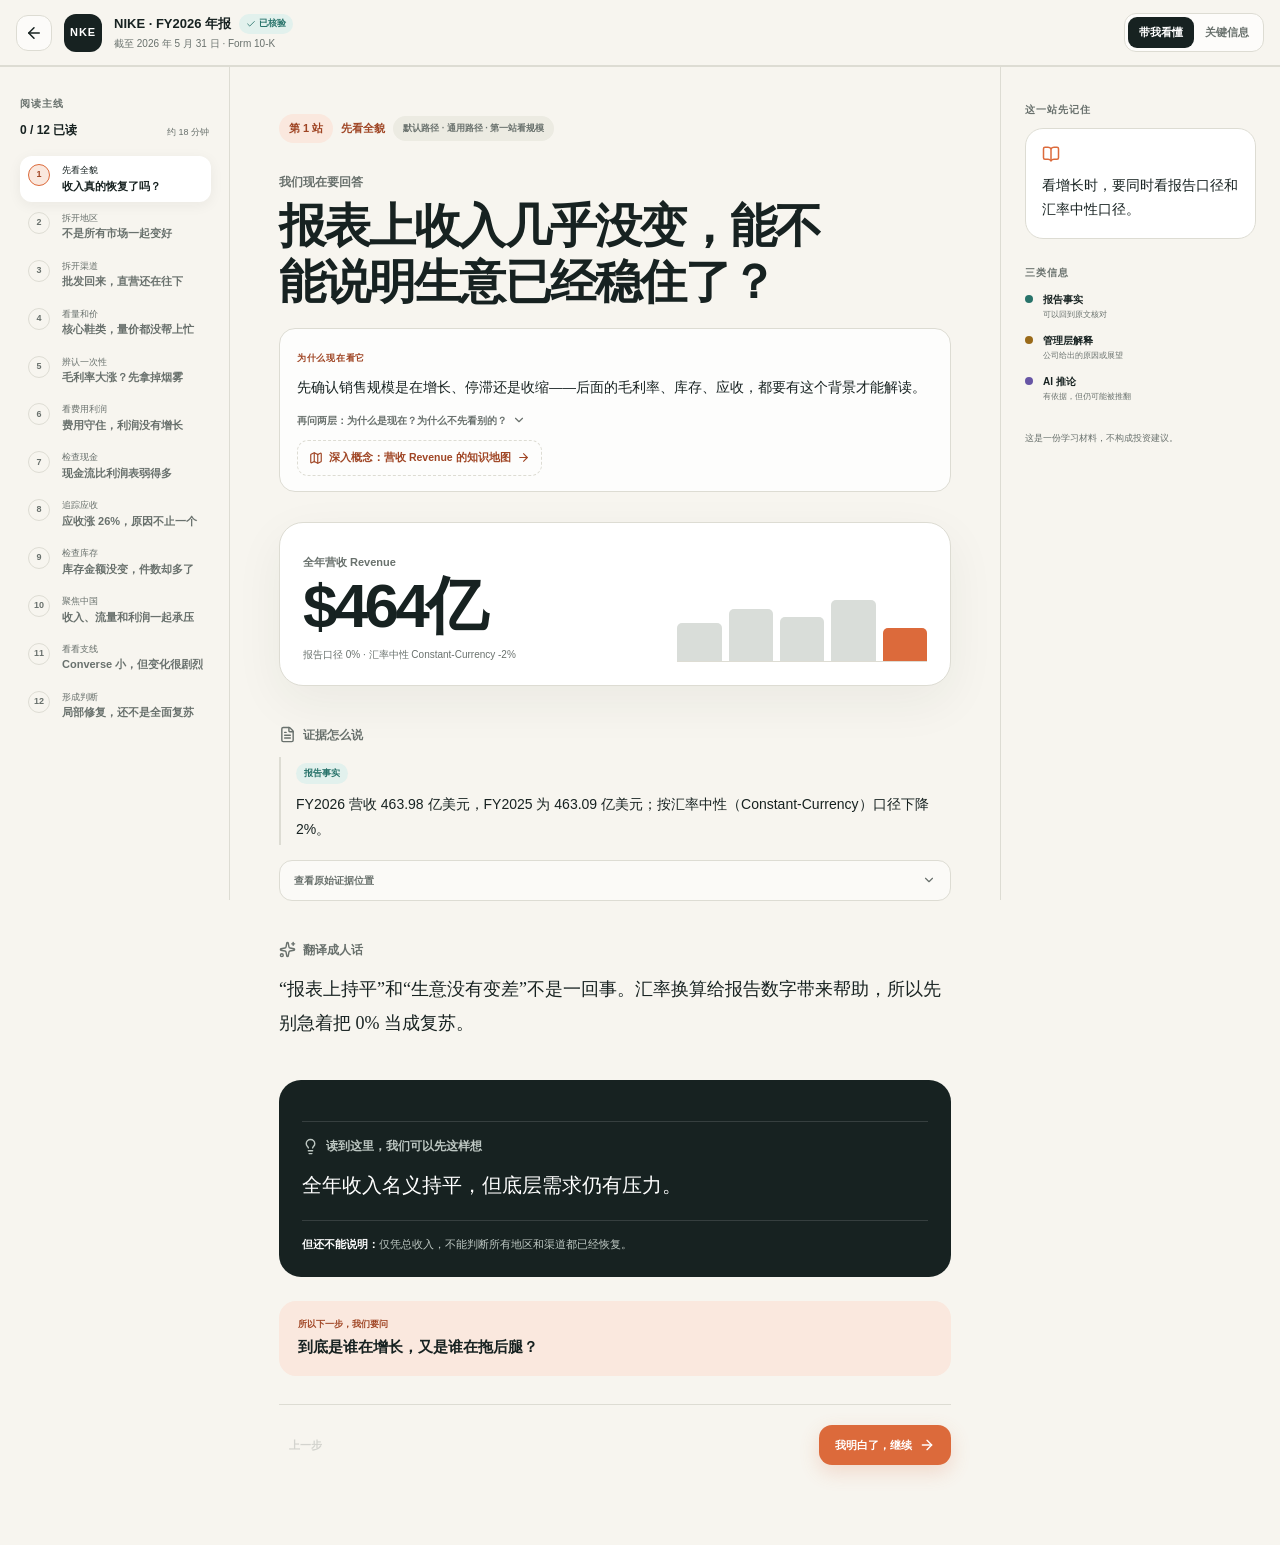
==== commit 880ff34f: "Deploy: fix Discover cross-concept jump header + bold bilingual terms" ====
--- a/report/nike/fy2026/index.html
+++ b/report/nike/fy2026/index.html
@@ -1,2 +1,2 @@
-<!DOCTYPE html><html lang="zh-CN"><head><meta charSet="utf-8"/><meta name="viewport" content="width=device-width, initial-scale=1"/><link rel="stylesheet" href="./_next/static/css/index.DkyVqGDY.css" data-rsc-css-href="./_next/static/css/index.DkyVqGDY.css" data-precedence="vite-rsc/importer-resources"/><link rel="modulepreload" fetchPriority="low" href="./_next/static/chunks/index-gXY8Ekna.js"/><script src="/./_next/static/chunks/rolldown-runtime-C60lm6uB.js" type="module" async=""></script><script src="/./_next/static/chunks/framework-D_rUT4EX.js" type="module" async=""></script><link rel="modulepreload" href="./_next/static/chunks/rolldown-runtime-C60lm6uB.js" crossorigin=""/><link rel="modulepreload" href="./_next/static/chunks/framework-D_rUT4EX.js" crossorigin=""/><link rel="modulepreload" href="./_next/static/chunks/layout-segment-context-CnFm3ixg.js" crossorigin=""/><link rel="modulepreload" href="./_next/static/chunks/page-DqwhfaEW.js" crossorigin=""/><link rel="modulepreload" href="./_next/static/chunks/external-link-BTdbaEnC.js" crossorigin=""/><title>财报陪读｜NIKE FY2026</title><meta name="description" content="从原始证据出发，一步一步读懂 NIKE FY2026 财报。"/><script>Object.assign(((self[Symbol.for("vinext.navigationRuntime")]??={bootstrap:{routeManifest:null},functions:{}}).bootstrap.rsc??={rsc:[]}),{params:{},nav:{"pathname":"/report/nike/fy2026","searchParams":[]}})</script><link rel="modulepreload" href="./_next/static/chunks/index-gXY8Ekna.js" />
-</head><body><main class="min-h-screen bg-paper text-ink"><header class="topbar"><a class="icon" aria-label="返回入口" href="../../../"><svg xmlns="http://www.w3.org/2000/svg" width="18" height="18" viewBox="0 0 24 24" fill="none" stroke="currentColor" stroke-width="2" stroke-linecap="round" stroke-linejoin="round" class="lucide lucide-arrow-left" aria-hidden="true"><path d="m12 19-7-7 7-7"></path><path d="M19 12H5"></path></svg></a><div class="nke">NKE</div><div class="report-title"><div><b>NIKE · FY2026 年报</b><span class="verified"><svg xmlns="http://www.w3.org/2000/svg" width="10" height="10" viewBox="0 0 24 24" fill="none" stroke="currentColor" stroke-width="2" stroke-linecap="round" stroke-linejoin="round" class="lucide lucide-check" aria-hidden="true"><path d="M20 6 9 17l-5-5"></path></svg> 已核验</span></div><small>截至 2026 年 5 月 31 日 · Form 10-K</small></div><div class="mode"><button class="active">带我看懂</button><button class="">关键信息</button></div><button class="icon mobile" aria-label="打开目录"><svg xmlns="http://www.w3.org/2000/svg" width="18" height="18" viewBox="0 0 24 24" fill="none" stroke="currentColor" stroke-width="2" stroke-linecap="round" stroke-linejoin="round" class="lucide lucide-menu" aria-hidden="true"><path d="M4 5h16"></path><path d="M4 12h16"></path><path d="M4 19h16"></path></svg></button><div class="progress"><i style="width:0%"></i></div></header><div class="workspace"><aside class="chapters"><p class="eyebrow">阅读主线</p><div class="read-count"><b>0<!-- --> / 12 已读</b><span>约 18 分钟</span></div><nav><button class="active"><span class="">1</span><div><small>先看全貌</small><b>收入真的恢复了吗？</b></div></button><button class=""><span class="">2</span><div><small>拆开地区</small><b>不是所有市场一起变好</b></div></button><button class=""><span class="">3</span><div><small>拆开渠道</small><b>批发回来，直营还在往下</b></div></button><button class=""><span class="">4</span><div><small>看量和价</small><b>核心鞋类，量价都没帮上忙</b></div></button><button class=""><span class="">5</span><div><small>辨认一次性</small><b>毛利率大涨？先拿掉烟雾</b></div></button><button class=""><span class="">6</span><div><small>看费用利润</small><b>费用守住，利润没有增长</b></div></button><button class=""><span class="">7</span><div><small>检查现金</small><b>现金流比利润表弱得多</b></div></button><button class=""><span class="">8</span><div><small>追踪应收</small><b>应收涨 26%，原因不止一个</b></div></button><button class=""><span class="">9</span><div><small>检查库存</small><b>库存金额没变，件数却多了</b></div></button><button class=""><span class="">10</span><div><small>聚焦中国</small><b>收入、流量和利润一起承压</b></div></button><button class=""><span class="">11</span><div><small>看看支线</small><b>Converse 小，但变化很剧烈</b></div></button><button class=""><span class="">12</span><div><small>形成判断</small><b>局部修复，还不是全面复苏</b></div></button></nav></aside><article class="story"><div class="step"><span>第 <!-- -->1<!-- --> 站</span>先看全貌<span class="path-badge default">默认路径 · 通用路径 · 第一站看规模</span></div><p class="prompt">我们现在要回答</p><h1>报表上收入几乎没变，能不能说明生意已经稳住了？</h1><div class="reason"><span class="reason-label">为什么现在看它</span><p>先确认销售规模是在增长、停滞还是收缩——后面的毛利率、库存、应收，都要有这个背景才能解读。</p><details><summary>再问两层：为什么是现在？为什么不先看别的？ <svg xmlns="http://www.w3.org/2000/svg" width="14" height="14" viewBox="0 0 24 24" fill="none" stroke="currentColor" stroke-width="2" stroke-linecap="round" stroke-linejoin="round" class="lucide lucide-chevron-down" aria-hidden="true"><path d="m6 9 6 6 6-6"></path></svg></summary><div class="reason-item"><b>为什么是现在</b><p>利润已经混入成本、费用和税项，是下游结果；收入是链条的第一环。</p></div><div class="reason-item"><b>为什么不先看别的</b><p>不先看净利润 Net Income 或每股收益 EPS——它还叠加股数与回购；也不先看库存——没有销售趋势，库存上涨分不清是滞销还是备货。</p></div></details><button class="discover-entry"><svg xmlns="http://www.w3.org/2000/svg" width="14" height="14" viewBox="0 0 24 24" fill="none" stroke="currentColor" stroke-width="2" stroke-linecap="round" stroke-linejoin="round" class="lucide lucide-map" aria-hidden="true"><path d="M14.106 5.553a2 2 0 0 0 1.788 0l3.659-1.83A1 1 0 0 1 21 4.619v12.764a1 1 0 0 1-.553.894l-4.553 2.277a2 2 0 0 1-1.788 0l-4.212-2.106a2 2 0 0 0-1.788 0l-3.659 1.83A1 1 0 0 1 3 19.381V6.618a1 1 0 0 1 .553-.894l4.553-2.277a2 2 0 0 1 1.788 0z"></path><path d="M15 5.764v15"></path><path d="M9 3.236v15"></path></svg> 深入概念：<!-- -->营收<!-- --> <!-- -->Revenue<!-- --> 的知识地图 <svg xmlns="http://www.w3.org/2000/svg" width="13" height="13" viewBox="0 0 24 24" fill="none" stroke="currentColor" stroke-width="2" stroke-linecap="round" stroke-linejoin="round" class="lucide lucide-arrow-right" aria-hidden="true"><path d="M5 12h14"></path><path d="m12 5 7 7-7 7"></path></svg></button></div><div class="metric-card"><div><span>全年营收 Revenue</span><strong>$464亿</strong><small>报告口径 0% · 汇率中性 Constant-Currency -2%</small></div><div class="bars"><i class="" style="height:42%"></i><i class="" style="height:58%"></i><i class="" style="height:49%"></i><i class="" style="height:68%"></i><i class="last" style="height:37%"></i></div></div><section><div class="section-heading"><svg xmlns="http://www.w3.org/2000/svg" width="17" height="17" viewBox="0 0 24 24" fill="none" stroke="currentColor" stroke-width="2" stroke-linecap="round" stroke-linejoin="round" class="lucide lucide-file-text" aria-hidden="true"><path d="M6 22a2 2 0 0 1-2-2V4a2 2 0 0 1 2-2h8a2.4 2.4 0 0 1 1.704.706l3.588 3.588A2.4 2.4 0 0 1 20 8v12a2 2 0 0 1-2 2z"></path><path d="M14 2v5a1 1 0 0 0 1 1h5"></path><path d="M10 9H8"></path><path d="M16 13H8"></path><path d="M16 17H8"></path></svg><h2>证据怎么说</h2></div><div class="claim-row"><span class="claim fact">报告事实</span><p>FY2026 营收 463.98 亿美元，FY2025 为 463.09 亿美元；按汇率中性（Constant-Currency）口径下降 2%。</p></div><details><summary>查看原始证据位置 <svg xmlns="http://www.w3.org/2000/svg" width="14" height="14" viewBox="0 0 24 24" fill="none" stroke="currentColor" stroke-width="2" stroke-linecap="round" stroke-linejoin="round" class="lucide lucide-chevron-down" aria-hidden="true"><path d="m6 9 6 6 6-6"></path></svg></summary><div class="source"><div><small>来源</small><b>Form 10-K · MD&amp;A · Revenues</b></div><a target="_blank" rel="noreferrer" href="https://www.sec.gov/Archives/edgar/data/320187/000032018726000088/nke-20260531.htm">打开 SEC 原文 <svg xmlns="http://www.w3.org/2000/svg" width="12" height="12" viewBox="0 0 24 24" fill="none" stroke="currentColor" stroke-width="2" stroke-linecap="round" stroke-linejoin="round" class="lucide lucide-external-link" aria-hidden="true"><path d="M15 3h6v6"></path><path d="M10 14 21 3"></path><path d="M18 13v6a2 2 0 0 1-2 2H5a2 2 0 0 1-2-2V8a2 2 0 0 1 2-2h6"></path></svg></a></div></details></section><section><div class="section-heading"><svg xmlns="http://www.w3.org/2000/svg" width="17" height="17" viewBox="0 0 24 24" fill="none" stroke="currentColor" stroke-width="2" stroke-linecap="round" stroke-linejoin="round" class="lucide lucide-sparkles" aria-hidden="true"><path d="M11.017 2.814a1 1 0 0 1 1.966 0l1.051 5.558a2 2 0 0 0 1.594 1.594l5.558 1.051a1 1 0 0 1 0 1.966l-5.558 1.051a2 2 0 0 0-1.594 1.594l-1.051 5.558a1 1 0 0 1-1.966 0l-1.051-5.558a2 2 0 0 0-1.594-1.594l-5.558-1.051a1 1 0 0 1 0-1.966l5.558-1.051a2 2 0 0 0 1.594-1.594z"></path><path d="M20 2v4"></path><path d="M22 4h-4"></path><circle cx="4" cy="20" r="2"></circle></svg><h2>翻译成人话</h2></div><p class="explain">“报表上持平”和“生意没有变差”不是一回事。汇率换算给报告数字带来帮助，所以先别急着把 0% 当成复苏。</p></section><section class="conclusion"><div class="section-heading"><svg xmlns="http://www.w3.org/2000/svg" width="17" height="17" viewBox="0 0 24 24" fill="none" stroke="currentColor" stroke-width="2" stroke-linecap="round" stroke-linejoin="round" class="lucide lucide-lightbulb" aria-hidden="true"><path d="M15 14c.2-1 .7-1.7 1.5-2.5 1-.9 1.5-2.2 1.5-3.5A6 6 0 0 0 6 8c0 1 .2 2.2 1.5 3.5.7.7 1.3 1.5 1.5 2.5"></path><path d="M9 18h6"></path><path d="M10 22h4"></path></svg><h2>读到这里，我们可以先这样想</h2></div><p>全年收入名义持平，但底层需求仍有压力。</p><div><b>但还不能说明：</b>仅凭总收入，不能判断所有地区和渠道都已经恢复。</div></section><div class="next"><span>所以下一步，我们要问</span><b>到底是谁在增长，又是谁在拖后腿？</b></div><footer><button disabled="">上一步</button><button class="primary">我明白了，继续<!-- --> <svg xmlns="http://www.w3.org/2000/svg" width="16" height="16" viewBox="0 0 24 24" fill="none" stroke="currentColor" stroke-width="2" stroke-linecap="round" stroke-linejoin="round" class="lucide lucide-arrow-right" aria-hidden="true"><path d="M5 12h14"></path><path d="m12 5 7 7-7 7"></path></svg></button></footer></article><aside class="memory"><p class="eyebrow">这一站先记住</p><div class="takeaway"><svg xmlns="http://www.w3.org/2000/svg" width="18" height="18" viewBox="0 0 24 24" fill="none" stroke="currentColor" stroke-width="2" stroke-linecap="round" stroke-linejoin="round" class="lucide lucide-book-open" aria-hidden="true"><path d="M12 5v16"></path><path d="M20.001 19A2 2 0 0022 17V5a2 2 0 00-1.999-2L16 3.002A5 5 0 0012 5a5 5 0 00-4-2H4a2 2 0 00-2 2v12a2 2 0 001.999 2H8a5 5 0 014 2 5 5 0 014-2z"></path></svg><p>看增长时，要同时看报告口径和汇率中性口径。</p></div><p class="eyebrow legend-title">三类信息</p><div class="legend"><i class="fact"></i><div><b>报告事实</b><small>可以回到原文核对</small></div></div><div class="legend"><i class="management"></i><div><b>管理层解释</b><small>公司给出的原因或展望</small></div></div><div class="legend"><i class="inference"></i><div><b>AI 推论</b><small>有依据，但仍可能被推翻</small></div></div><p class="disclaimer">这是一份学习材料，不构成投资建议。</p></aside></div></main><script type="module" src="./_next/static/chunks/index-gXY8Ekna.js" id="_R_" async=""></script><script>((self[Symbol.for("vinext.navigationRuntime")]??={bootstrap:{routeManifest:null},functions:{}}).bootstrap.rsc??={rsc:[]}).rsc.push("2:I[\"c5beb10df826\",[],\"Children\",1]\n")</script><script>((self[Symbol.for("vinext.navigationRuntime")]??={bootstrap:{routeManifest:null},functions:{}}).bootstrap.rsc??={rsc:[]}).rsc.push("4:I[\"0dc7e6a5ccb2\",[],\"GlobalErrorBoundary\",1]\n")</script><script>((self[Symbol.for("vinext.navigationRuntime")]??={bootstrap:{routeManifest:null},functions:{}}).bootstrap.rsc??={rsc:[]}).rsc.push("5:I[\"610eead2fe97\",[],\"default\",1]\n")</script><script>((self[Symbol.for("vinext.navigationRuntime")]??={bootstrap:{routeManifest:null},functions:{}}).bootstrap.rsc??={rsc:[]}).rsc.push("6:I[\"0dc7e6a5ccb2\",[],\"ErrorBoundary\",1]\n")</script><script>((self[Symbol.for("vinext.navigationRuntime")]??={bootstrap:{routeManifest:null},functions:{}}).bootstrap.rsc??={rsc:[]}).rsc.push("7:I[\"8c444080ebb8\",[],\"LayoutSegmentProvider\",1]\n")</script><script>((self[Symbol.for("vinext.navigationRuntime")]??={bootstrap:{routeManifest:null},functions:{}}).bootstrap.rsc??={rsc:[]}).rsc.push("8:I[\"c5beb10df826\",[],\"Slot\",1]\n")</script><script>((self[Symbol.for("vinext.navigationRuntime")]??={bootstrap:{routeManifest:null},functions:{}}).bootstrap.rsc??={rsc:[]}).rsc.push("9:I[\"0dc7e6a5ccb2\",[],\"NotFoundBoundary\",1]\n")</script><script>((self[Symbol.for("vinext.navigationRuntime")]??={bootstrap:{routeManifest:null},functions:{}}).bootstrap.rsc??={rsc:[]}).rsc.push("a:I[\"40fe166cc87b\",[],\"AppRouterScrollTarget\",1]\n")</script><script>((self[Symbol.for("vinext.navigationRuntime")]??={bootstrap:{routeManifest:null},functions:{}}).bootstrap.rsc??={rsc:[]}).rsc.push("b:I[\"0dc7e6a5ccb2\",[],\"RedirectBoundary\",1]\n")</script><script>((self[Symbol.for("vinext.navigationRuntime")]??={bootstrap:{routeManifest:null},functions:{}}).bootstrap.rsc??={rsc:[]}).rsc.push(":HL[\"./_next/static/css/index.DkyVqGDY.css\",\"style\"     ]\n")</script><script>((self[Symbol.for("vinext.navigationRuntime")]??={bootstrap:{routeManifest:null},functions:{}}).bootstrap.rsc??={rsc:[]}).rsc.push("0:{\"page:/report/nike/fy2026\":\"$L1\",\"layout:/\":[[[\"$\",\"link\",\"css:./_next/static/css/index.DkyVqGDY.css\",{\"rel\":\"stylesheet\",\"precedence\":\"vite-rsc/importer-resources\",\"href\":\"./_next/static/css/index.DkyVqGDY.css\",\"data-rsc-css-href\":\"./_next/static/css/index.DkyVqGDY.css\"}],\"$undefined\"],[\"$\",\"html\",null,{\"lang\":\"zh-CN\",\"children\":[\"$\",\"body\",null,{\"children\":[\"$\",\"$L2\",null,{}]}]}]],\"layout:/report/nike/fy2026\":\"$L3\",\"route:/report/nike/fy2026\":[[[\"$\",\"meta\",null,{\"charSet\":\"utf-8\"}],[[\"$\",\"title\",\"0\",{\"children\":\"财报陪读｜NIKE FY2026\"}],[\"$\",\"meta\",\"1\",{\"name\":\"description\",\"content\":\"从原始证据出发，一步一步读懂 NIKE FY2026 财报。\"}]],[[\"$\",\"meta\",\"0\",{\"name\":\"viewport\",\"content\":\"width=device-width, initial-scale=1\"}]]],[\"$\",\"$L4\",null,{\"fallback\":\"$5\",\"children\":[\"$\",\"$L6\",null,{\"fallback\":\"$5\",\"children\":[\"$\",\"$L7\",null,{\"providerId\":\"layout:/\",\"segmentMap\":{\"children\":[\"report\",\"nike\",\"fy2026\"]},\"children\":[\"$\",\"$L8\",null,{\"id\":\"layout:/\",\"parallelSlots\":\"$undefined\",\"children\":[\"$\",\"$L9\",null,{\"resetKey\":\"report\",\"fallback\":[[\"$\",\"title\",null,{\"children\":\"404: This page could not be found.\"}],[\"$\",\"div\",null,{\"style\":{\"fontFamily\":\"system-ui,\\\"Segoe UI\\\",Roboto,Helvetica,Arial,sans-serif,\\\"Apple Color Emoji\\\",\\\"Segoe UI Emoji\\\"\",\"height\":\"100vh\",\"textAlign\":\"center\",\"display\":\"flex\",\"flexDirection\":\"column\",\"alignItems\":\"center\",\"justifyContent\":\"center\"},\"children\":[\"$\",\"div\",null,{\"children\":[[\"$\",\"style\",null,{\"dangerouslySetInnerHTML\":{\"__html\":\"body{color:#000;background:#fff;margin:0}.next-error-h1{border-right:1px solid rgba(0,0,0,.3)}@media (prefers-color-scheme:dark){body{color:#fff;background:#000}.next-error-h1{border-right:1px solid rgba(255,255,255,.3)}}\"}}],[\"$\",\"h1\",null,{\"className\":\"next-error-h1\",\"style\":{\"display\":\"inline-block\",\"margin\":\"0 20px 0 0\",\"padding\":\"0 23px 0 0\",\"fontSize\":24,\"fontWeight\":500,\"verticalAlign\":\"top\",\"lineHeight\":\"49px\"},\"children\":404}],[\"$\",\"div\",null,{\"style\":{\"display\":\"inline-block\"},\"children\":[\"$\",\"h2\",null,{\"style\":{\"fontSize\":14,\"fontWeight\":400,\"lineHeight\":\"49px\",\"margin\":0},\"children\":\"This page could not be found.\"}]}]]}]}]],\"children\":[\"$\",\"$L7\",null,{\"providerId\":\"layout:/report/nike/fy2026\",\"segmentMap\":{\"children\":[]},\"children\":[\"$\",\"$L8\",null,{\"id\":\"layout:/report/nike/fy2026\",\"parallelSlots\":\"$undefined\",\"children\":[\"$\",\"$La\",null,{\"children\":[\"$\",\"$Lb\",null,{\"children\":[[\"$\",\"$L7\",null,{\"providerId\":\"page:/report/nike/fy2026\",\"segmentMap\":{\"children\":[\"__PAGE__\"]},\"children\":[\"$\",\"$L8\",null,{\"id\":\"page:/report/nike/fy2026\"}]}],null]}]}]}]}]}]}]}]}]}],null,null],\"__route\":\"route:/report/nike/fy2026\",\"__interceptionContext\":null,\"__layoutIds\":[\"layout:/\",\"layout:/report/nike/fy2026\"],\"__rootLayout\":\"/\",\"__bfcacheSegmentIdentities\":{\"layout:/\":\"[\\\"layout\\\",\\\"layout:/\\\",\\\"root-boundary:/\\\",\\\"\\\"]\",\"layout:/report/nike/fy2026\":\"[\\\"layout\\\",\\\"layout:/report/nike/fy2026\\\",\\\"root-boundary:/\\\",\\\"[\\\\\\\"report\\\\\\\",\\\\\\\"nike\\\\\\\",\\\\\\\"fy2026\\\\\\\"]\\\"]\",\"page:/report/nike/fy2026\":\"[\\\"page\\\",\\\"page:/report/nike/fy2026\\\",\\\"root-boundary:/\\\",\\\"[\\\\\\\"report\\\\\\\",\\\\\\\"nike\\\\\\\",\\\\\\\"fy2026\\\\\\\"]\\\"]\"},\"__srcPage\":[\"report\",\"nike\",\"fy2026\",\"page\"],\"__layoutFlags\":{\"layout:/report/nike/fy2026\":\"s\",\"layout:/\":\"s\"},\"__artifactCompatibility\":{\"schemaVersion\":1,\"graphVersion\":\"app-route-graph:1b3cd018a980c5e8\",\"deploymentVersion\":\"fa326ef2-4fd2-461e-ac61-99cbb4ced923\",\"appElementsSchemaVersion\":1,\"rscPayloadSchemaVersion\":1,\"rootBoundaryId\":\"/\",\"renderEpoch\":null}}\n")</script><script>((self[Symbol.for("vinext.navigationRuntime")]??={bootstrap:{routeManifest:null},functions:{}}).bootstrap.rsc??={rsc:[]}).rsc.push("3:[\"$\",\"$L2\",null,{}]\n")</script><script>((self[Symbol.for("vinext.navigationRuntime")]??={bootstrap:{routeManifest:null},functions:{}}).bootstrap.rsc??={rsc:[]}).rsc.push("c:I[\"07a231cba9f3\",[],\"default\",1]\n")</script><script>((self[Symbol.for("vinext.navigationRuntime")]??={bootstrap:{routeManifest:null},functions:{}}).bootstrap.rsc??={rsc:[]}).rsc.push("1:[\"$\",\"$Lc\",null,{\"params\":\"$@d\",\"searchParams\":\"$@e\"}]\n")</script><script>((self[Symbol.for("vinext.navigationRuntime")]??={bootstrap:{routeManifest:null},functions:{}}).bootstrap.rsc??={rsc:[]}).rsc.push("d:{}\n")</script><script>((self[Symbol.for("vinext.navigationRuntime")]??={bootstrap:{routeManifest:null},functions:{}}).bootstrap.rsc??={rsc:[]}).rsc.push("e:{}\n")</script><script>Object.assign(((self[Symbol.for("vinext.navigationRuntime")]??={bootstrap:{routeManifest:null},functions:{}}).bootstrap.rsc??={rsc:[]}),{"initialCacheKind":"dynamic"});((self[Symbol.for("vinext.navigationRuntime")]??={bootstrap:{routeManifest:null},functions:{}}).bootstrap.rsc??={rsc:[]}).done=true</script></body></html>+<!DOCTYPE html><html lang="zh-CN"><head><meta charSet="utf-8"/><meta name="viewport" content="width=device-width, initial-scale=1"/><link rel="stylesheet" href="./_next/static/css/index.7RquUmcD.css" data-rsc-css-href="./_next/static/css/index.7RquUmcD.css" data-precedence="vite-rsc/importer-resources"/><link rel="modulepreload" fetchPriority="low" href="./_next/static/chunks/index-MDOEc9X1.js"/><script src="/./_next/static/chunks/rolldown-runtime-C60lm6uB.js" type="module" async=""></script><script src="/./_next/static/chunks/framework-D_rUT4EX.js" type="module" async=""></script><link rel="modulepreload" href="./_next/static/chunks/rolldown-runtime-C60lm6uB.js" crossorigin=""/><link rel="modulepreload" href="./_next/static/chunks/framework-D_rUT4EX.js" crossorigin=""/><link rel="modulepreload" href="./_next/static/chunks/layout-segment-context-CueYqRDk.js" crossorigin=""/><link rel="modulepreload" href="./_next/static/chunks/page-BJJ2Fn9S.js" crossorigin=""/><link rel="modulepreload" href="./_next/static/chunks/external-link-BTdbaEnC.js" crossorigin=""/><title>财报陪读｜NIKE FY2026</title><meta name="description" content="从原始证据出发，一步一步读懂 NIKE FY2026 财报。"/><script>Object.assign(((self[Symbol.for("vinext.navigationRuntime")]??={bootstrap:{routeManifest:null},functions:{}}).bootstrap.rsc??={rsc:[]}),{params:{},nav:{"pathname":"/report/nike/fy2026","searchParams":[]}})</script><link rel="modulepreload" href="./_next/static/chunks/index-MDOEc9X1.js" />
+</head><body><main class="min-h-screen bg-paper text-ink"><header class="topbar"><a class="icon" aria-label="返回入口" href="../../../"><svg xmlns="http://www.w3.org/2000/svg" width="18" height="18" viewBox="0 0 24 24" fill="none" stroke="currentColor" stroke-width="2" stroke-linecap="round" stroke-linejoin="round" class="lucide lucide-arrow-left" aria-hidden="true"><path d="m12 19-7-7 7-7"></path><path d="M19 12H5"></path></svg></a><div class="nke">NKE</div><div class="report-title"><div><b>NIKE · FY2026 年报</b><span class="verified"><svg xmlns="http://www.w3.org/2000/svg" width="10" height="10" viewBox="0 0 24 24" fill="none" stroke="currentColor" stroke-width="2" stroke-linecap="round" stroke-linejoin="round" class="lucide lucide-check" aria-hidden="true"><path d="M20 6 9 17l-5-5"></path></svg> 已核验</span></div><small>截至 2026 年 5 月 31 日 · Form 10-K</small></div><div class="mode"><button class="active">带我看懂</button><button class="">关键信息</button></div><button class="icon mobile" aria-label="打开目录"><svg xmlns="http://www.w3.org/2000/svg" width="18" height="18" viewBox="0 0 24 24" fill="none" stroke="currentColor" stroke-width="2" stroke-linecap="round" stroke-linejoin="round" class="lucide lucide-menu" aria-hidden="true"><path d="M4 5h16"></path><path d="M4 12h16"></path><path d="M4 19h16"></path></svg></button><div class="progress"><i style="width:0%"></i></div></header><div class="workspace"><aside class="chapters"><p class="eyebrow">阅读主线</p><div class="read-count"><b>0<!-- --> / 12 已读</b><span>约 18 分钟</span></div><nav><button class="active"><span class="">1</span><div><small>先看全貌</small><b>收入真的恢复了吗？</b></div></button><button class=""><span class="">2</span><div><small>拆开地区</small><b>不是所有市场一起变好</b></div></button><button class=""><span class="">3</span><div><small>拆开渠道</small><b>批发回来，直营还在往下</b></div></button><button class=""><span class="">4</span><div><small>看量和价</small><b>核心鞋类，量价都没帮上忙</b></div></button><button class=""><span class="">5</span><div><small>辨认一次性</small><b>毛利率大涨？先拿掉烟雾</b></div></button><button class=""><span class="">6</span><div><small>看费用利润</small><b>费用守住，利润没有增长</b></div></button><button class=""><span class="">7</span><div><small>检查现金</small><b>现金流比利润表弱得多</b></div></button><button class=""><span class="">8</span><div><small>追踪应收</small><b>应收涨 26%，原因不止一个</b></div></button><button class=""><span class="">9</span><div><small>检查库存</small><b>库存金额没变，件数却多了</b></div></button><button class=""><span class="">10</span><div><small>聚焦中国</small><b>收入、流量和利润一起承压</b></div></button><button class=""><span class="">11</span><div><small>看看支线</small><b>Converse 小，但变化很剧烈</b></div></button><button class=""><span class="">12</span><div><small>形成判断</small><b>局部修复，还不是全面复苏</b></div></button></nav></aside><article class="story"><div class="step"><span>第 <!-- -->1<!-- --> 站</span>先看全貌<span class="path-badge default">默认路径 · 通用路径 · 第一站看规模</span></div><p class="prompt">我们现在要回答</p><h1>报表上收入几乎没变，能不能说明生意已经稳住了？</h1><div class="reason"><span class="reason-label">为什么现在看它</span><p>先确认销售规模是在增长、停滞还是收缩——后面的毛利率、库存、应收，都要有这个背景才能解读。</p><details><summary>再问两层：为什么是现在？为什么不先看别的？ <svg xmlns="http://www.w3.org/2000/svg" width="14" height="14" viewBox="0 0 24 24" fill="none" stroke="currentColor" stroke-width="2" stroke-linecap="round" stroke-linejoin="round" class="lucide lucide-chevron-down" aria-hidden="true"><path d="m6 9 6 6 6-6"></path></svg></summary><div class="reason-item"><b>为什么是现在</b><p>利润已经混入成本、费用和税项，是下游结果；收入是链条的第一环。</p></div><div class="reason-item"><b>为什么不先看别的</b><p>不先看净利润 Net Income 或每股收益 EPS——它还叠加股数与回购；也不先看库存——没有销售趋势，库存上涨分不清是滞销还是备货。</p></div></details><button class="discover-entry"><svg xmlns="http://www.w3.org/2000/svg" width="14" height="14" viewBox="0 0 24 24" fill="none" stroke="currentColor" stroke-width="2" stroke-linecap="round" stroke-linejoin="round" class="lucide lucide-map" aria-hidden="true"><path d="M14.106 5.553a2 2 0 0 0 1.788 0l3.659-1.83A1 1 0 0 1 21 4.619v12.764a1 1 0 0 1-.553.894l-4.553 2.277a2 2 0 0 1-1.788 0l-4.212-2.106a2 2 0 0 0-1.788 0l-3.659 1.83A1 1 0 0 1 3 19.381V6.618a1 1 0 0 1 .553-.894l4.553-2.277a2 2 0 0 1 1.788 0z"></path><path d="M15 5.764v15"></path><path d="M9 3.236v15"></path></svg> 深入概念：<!-- -->营收<!-- --> <!-- -->Revenue<!-- --> 的知识地图 <svg xmlns="http://www.w3.org/2000/svg" width="13" height="13" viewBox="0 0 24 24" fill="none" stroke="currentColor" stroke-width="2" stroke-linecap="round" stroke-linejoin="round" class="lucide lucide-arrow-right" aria-hidden="true"><path d="M5 12h14"></path><path d="m12 5 7 7-7 7"></path></svg></button></div><div class="metric-card"><div><span>全年营收 Revenue</span><strong>$464亿</strong><small>报告口径 0% · 汇率中性 Constant-Currency -2%</small></div><div class="bars"><i class="" style="height:42%"></i><i class="" style="height:58%"></i><i class="" style="height:49%"></i><i class="" style="height:68%"></i><i class="last" style="height:37%"></i></div></div><section><div class="section-heading"><svg xmlns="http://www.w3.org/2000/svg" width="17" height="17" viewBox="0 0 24 24" fill="none" stroke="currentColor" stroke-width="2" stroke-linecap="round" stroke-linejoin="round" class="lucide lucide-file-text" aria-hidden="true"><path d="M6 22a2 2 0 0 1-2-2V4a2 2 0 0 1 2-2h8a2.4 2.4 0 0 1 1.704.706l3.588 3.588A2.4 2.4 0 0 1 20 8v12a2 2 0 0 1-2 2z"></path><path d="M14 2v5a1 1 0 0 0 1 1h5"></path><path d="M10 9H8"></path><path d="M16 13H8"></path><path d="M16 17H8"></path></svg><h2>证据怎么说</h2></div><div class="claim-row"><span class="claim fact">报告事实</span><p>FY2026 营收 463.98 亿美元，FY2025 为 463.09 亿美元；按汇率中性（Constant-Currency）口径下降 2%。</p></div><details><summary>查看原始证据位置 <svg xmlns="http://www.w3.org/2000/svg" width="14" height="14" viewBox="0 0 24 24" fill="none" stroke="currentColor" stroke-width="2" stroke-linecap="round" stroke-linejoin="round" class="lucide lucide-chevron-down" aria-hidden="true"><path d="m6 9 6 6 6-6"></path></svg></summary><div class="source"><div><small>来源</small><b>Form 10-K · MD&amp;A · Revenues</b></div><a target="_blank" rel="noreferrer" href="https://www.sec.gov/Archives/edgar/data/320187/000032018726000088/nke-20260531.htm">打开 SEC 原文 <svg xmlns="http://www.w3.org/2000/svg" width="12" height="12" viewBox="0 0 24 24" fill="none" stroke="currentColor" stroke-width="2" stroke-linecap="round" stroke-linejoin="round" class="lucide lucide-external-link" aria-hidden="true"><path d="M15 3h6v6"></path><path d="M10 14 21 3"></path><path d="M18 13v6a2 2 0 0 1-2 2H5a2 2 0 0 1-2-2V8a2 2 0 0 1 2-2h6"></path></svg></a></div></details></section><section><div class="section-heading"><svg xmlns="http://www.w3.org/2000/svg" width="17" height="17" viewBox="0 0 24 24" fill="none" stroke="currentColor" stroke-width="2" stroke-linecap="round" stroke-linejoin="round" class="lucide lucide-sparkles" aria-hidden="true"><path d="M11.017 2.814a1 1 0 0 1 1.966 0l1.051 5.558a2 2 0 0 0 1.594 1.594l5.558 1.051a1 1 0 0 1 0 1.966l-5.558 1.051a2 2 0 0 0-1.594 1.594l-1.051 5.558a1 1 0 0 1-1.966 0l-1.051-5.558a2 2 0 0 0-1.594-1.594l-5.558-1.051a1 1 0 0 1 0-1.966l5.558-1.051a2 2 0 0 0 1.594-1.594z"></path><path d="M20 2v4"></path><path d="M22 4h-4"></path><circle cx="4" cy="20" r="2"></circle></svg><h2>翻译成人话</h2></div><p class="explain">“报表上持平”和“生意没有变差”不是一回事。汇率换算给报告数字带来帮助，所以先别急着把 0% 当成复苏。</p></section><section class="conclusion"><div class="section-heading"><svg xmlns="http://www.w3.org/2000/svg" width="17" height="17" viewBox="0 0 24 24" fill="none" stroke="currentColor" stroke-width="2" stroke-linecap="round" stroke-linejoin="round" class="lucide lucide-lightbulb" aria-hidden="true"><path d="M15 14c.2-1 .7-1.7 1.5-2.5 1-.9 1.5-2.2 1.5-3.5A6 6 0 0 0 6 8c0 1 .2 2.2 1.5 3.5.7.7 1.3 1.5 1.5 2.5"></path><path d="M9 18h6"></path><path d="M10 22h4"></path></svg><h2>读到这里，我们可以先这样想</h2></div><p>全年收入名义持平，但底层需求仍有压力。</p><div><b>但还不能说明：</b>仅凭总收入，不能判断所有地区和渠道都已经恢复。</div></section><div class="next"><span>所以下一步，我们要问</span><b>到底是谁在增长，又是谁在拖后腿？</b></div><footer><button disabled="">上一步</button><button class="primary">我明白了，继续<!-- --> <svg xmlns="http://www.w3.org/2000/svg" width="16" height="16" viewBox="0 0 24 24" fill="none" stroke="currentColor" stroke-width="2" stroke-linecap="round" stroke-linejoin="round" class="lucide lucide-arrow-right" aria-hidden="true"><path d="M5 12h14"></path><path d="m12 5 7 7-7 7"></path></svg></button></footer></article><aside class="memory"><p class="eyebrow">这一站先记住</p><div class="takeaway"><svg xmlns="http://www.w3.org/2000/svg" width="18" height="18" viewBox="0 0 24 24" fill="none" stroke="currentColor" stroke-width="2" stroke-linecap="round" stroke-linejoin="round" class="lucide lucide-book-open" aria-hidden="true"><path d="M12 5v16"></path><path d="M20.001 19A2 2 0 0022 17V5a2 2 0 00-1.999-2L16 3.002A5 5 0 0012 5a5 5 0 00-4-2H4a2 2 0 00-2 2v12a2 2 0 001.999 2H8a5 5 0 014 2 5 5 0 014-2z"></path></svg><p>看增长时，要同时看报告口径和汇率中性口径。</p></div><p class="eyebrow legend-title">三类信息</p><div class="legend"><i class="fact"></i><div><b>报告事实</b><small>可以回到原文核对</small></div></div><div class="legend"><i class="management"></i><div><b>管理层解释</b><small>公司给出的原因或展望</small></div></div><div class="legend"><i class="inference"></i><div><b>AI 推论</b><small>有依据，但仍可能被推翻</small></div></div><p class="disclaimer">这是一份学习材料，不构成投资建议。</p></aside></div></main><script type="module" src="./_next/static/chunks/index-MDOEc9X1.js" id="_R_" async=""></script><script>((self[Symbol.for("vinext.navigationRuntime")]??={bootstrap:{routeManifest:null},functions:{}}).bootstrap.rsc??={rsc:[]}).rsc.push("2:I[\"c5beb10df826\",[],\"Children\",1]\n")</script><script>((self[Symbol.for("vinext.navigationRuntime")]??={bootstrap:{routeManifest:null},functions:{}}).bootstrap.rsc??={rsc:[]}).rsc.push("4:I[\"0dc7e6a5ccb2\",[],\"GlobalErrorBoundary\",1]\n")</script><script>((self[Symbol.for("vinext.navigationRuntime")]??={bootstrap:{routeManifest:null},functions:{}}).bootstrap.rsc??={rsc:[]}).rsc.push("5:I[\"610eead2fe97\",[],\"default\",1]\n")</script><script>((self[Symbol.for("vinext.navigationRuntime")]??={bootstrap:{routeManifest:null},functions:{}}).bootstrap.rsc??={rsc:[]}).rsc.push("6:I[\"0dc7e6a5ccb2\",[],\"ErrorBoundary\",1]\n")</script><script>((self[Symbol.for("vinext.navigationRuntime")]??={bootstrap:{routeManifest:null},functions:{}}).bootstrap.rsc??={rsc:[]}).rsc.push("7:I[\"8c444080ebb8\",[],\"LayoutSegmentProvider\",1]\n")</script><script>((self[Symbol.for("vinext.navigationRuntime")]??={bootstrap:{routeManifest:null},functions:{}}).bootstrap.rsc??={rsc:[]}).rsc.push("8:I[\"c5beb10df826\",[],\"Slot\",1]\n")</script><script>((self[Symbol.for("vinext.navigationRuntime")]??={bootstrap:{routeManifest:null},functions:{}}).bootstrap.rsc??={rsc:[]}).rsc.push("9:I[\"0dc7e6a5ccb2\",[],\"NotFoundBoundary\",1]\n")</script><script>((self[Symbol.for("vinext.navigationRuntime")]??={bootstrap:{routeManifest:null},functions:{}}).bootstrap.rsc??={rsc:[]}).rsc.push("a:I[\"40fe166cc87b\",[],\"AppRouterScrollTarget\",1]\n")</script><script>((self[Symbol.for("vinext.navigationRuntime")]??={bootstrap:{routeManifest:null},functions:{}}).bootstrap.rsc??={rsc:[]}).rsc.push("b:I[\"0dc7e6a5ccb2\",[],\"RedirectBoundary\",1]\n")</script><script>((self[Symbol.for("vinext.navigationRuntime")]??={bootstrap:{routeManifest:null},functions:{}}).bootstrap.rsc??={rsc:[]}).rsc.push(":HL[\"./_next/static/css/index.7RquUmcD.css\",\"style\"     ]\n")</script><script>((self[Symbol.for("vinext.navigationRuntime")]??={bootstrap:{routeManifest:null},functions:{}}).bootstrap.rsc??={rsc:[]}).rsc.push("0:{\"page:/report/nike/fy2026\":\"$L1\",\"layout:/\":[[[\"$\",\"link\",\"css:./_next/static/css/index.7RquUmcD.css\",{\"rel\":\"stylesheet\",\"precedence\":\"vite-rsc/importer-resources\",\"href\":\"./_next/static/css/index.7RquUmcD.css\",\"data-rsc-css-href\":\"./_next/static/css/index.7RquUmcD.css\"}],\"$undefined\"],[\"$\",\"html\",null,{\"lang\":\"zh-CN\",\"children\":[\"$\",\"body\",null,{\"children\":[\"$\",\"$L2\",null,{}]}]}]],\"layout:/report/nike/fy2026\":\"$L3\",\"route:/report/nike/fy2026\":[[[\"$\",\"meta\",null,{\"charSet\":\"utf-8\"}],[[\"$\",\"title\",\"0\",{\"children\":\"财报陪读｜NIKE FY2026\"}],[\"$\",\"meta\",\"1\",{\"name\":\"description\",\"content\":\"从原始证据出发，一步一步读懂 NIKE FY2026 财报。\"}]],[[\"$\",\"meta\",\"0\",{\"name\":\"viewport\",\"content\":\"width=device-width, initial-scale=1\"}]]],[\"$\",\"$L4\",null,{\"fallback\":\"$5\",\"children\":[\"$\",\"$L6\",null,{\"fallback\":\"$5\",\"children\":[\"$\",\"$L7\",null,{\"providerId\":\"layout:/\",\"segmentMap\":{\"children\":[\"report\",\"nike\",\"fy2026\"]},\"children\":[\"$\",\"$L8\",null,{\"id\":\"layout:/\",\"parallelSlots\":\"$undefined\",\"children\":[\"$\",\"$L9\",null,{\"resetKey\":\"report\",\"fallback\":[[\"$\",\"title\",null,{\"children\":\"404: This page could not be found.\"}],[\"$\",\"div\",null,{\"style\":{\"fontFamily\":\"system-ui,\\\"Segoe UI\\\",Roboto,Helvetica,Arial,sans-serif,\\\"Apple Color Emoji\\\",\\\"Segoe UI Emoji\\\"\",\"height\":\"100vh\",\"textAlign\":\"center\",\"display\":\"flex\",\"flexDirection\":\"column\",\"alignItems\":\"center\",\"justifyContent\":\"center\"},\"children\":[\"$\",\"div\",null,{\"children\":[[\"$\",\"style\",null,{\"dangerouslySetInnerHTML\":{\"__html\":\"body{color:#000;background:#fff;margin:0}.next-error-h1{border-right:1px solid rgba(0,0,0,.3)}@media (prefers-color-scheme:dark){body{color:#fff;background:#000}.next-error-h1{border-right:1px solid rgba(255,255,255,.3)}}\"}}],[\"$\",\"h1\",null,{\"className\":\"next-error-h1\",\"style\":{\"display\":\"inline-block\",\"margin\":\"0 20px 0 0\",\"padding\":\"0 23px 0 0\",\"fontSize\":24,\"fontWeight\":500,\"verticalAlign\":\"top\",\"lineHeight\":\"49px\"},\"children\":404}],[\"$\",\"div\",null,{\"style\":{\"display\":\"inline-block\"},\"children\":[\"$\",\"h2\",null,{\"style\":{\"fontSize\":14,\"fontWeight\":400,\"lineHeight\":\"49px\",\"margin\":0},\"children\":\"This page could not be found.\"}]}]]}]}]],\"children\":[\"$\",\"$L7\",null,{\"providerId\":\"layout:/report/nike/fy2026\",\"segmentMap\":{\"children\":[]},\"children\":[\"$\",\"$L8\",null,{\"id\":\"layout:/report/nike/fy2026\",\"parallelSlots\":\"$undefined\",\"children\":[\"$\",\"$La\",null,{\"children\":[\"$\",\"$Lb\",null,{\"children\":[[\"$\",\"$L7\",null,{\"providerId\":\"page:/report/nike/fy2026\",\"segmentMap\":{\"children\":[\"__PAGE__\"]},\"children\":[\"$\",\"$L8\",null,{\"id\":\"page:/report/nike/fy2026\"}]}],null]}]}]}]}]}]}]}]}]}],null,null],\"__route\":\"route:/report/nike/fy2026\",\"__interceptionContext\":null,\"__layoutIds\":[\"layout:/\",\"layout:/report/nike/fy2026\"],\"__rootLayout\":\"/\",\"__bfcacheSegmentIdentities\":{\"layout:/\":\"[\\\"layout\\\",\\\"layout:/\\\",\\\"root-boundary:/\\\",\\\"\\\"]\",\"layout:/report/nike/fy2026\":\"[\\\"layout\\\",\\\"layout:/report/nike/fy2026\\\",\\\"root-boundary:/\\\",\\\"[\\\\\\\"report\\\\\\\",\\\\\\\"nike\\\\\\\",\\\\\\\"fy2026\\\\\\\"]\\\"]\",\"page:/report/nike/fy2026\":\"[\\\"page\\\",\\\"page:/report/nike/fy2026\\\",\\\"root-boundary:/\\\",\\\"[\\\\\\\"report\\\\\\\",\\\\\\\"nike\\\\\\\",\\\\\\\"fy2026\\\\\\\"]\\\"]\"},\"__srcPage\":[\"report\",\"nike\",\"fy2026\",\"page\"],\"__layoutFlags\":{\"layout:/report/nike/fy2026\":\"s\",\"layout:/\":\"s\"},\"__artifactCompatibility\":{\"schemaVersion\":1,\"graphVersion\":\"app-route-graph:1b3cd018a980c5e8\",\"deploymentVersion\":\"30a07a2e-1e1f-4981-bb52-45c2996816fc\",\"appElementsSchemaVersion\":1,\"rscPayloadSchemaVersion\":1,\"rootBoundaryId\":\"/\",\"renderEpoch\":null}}\n")</script><script>((self[Symbol.for("vinext.navigationRuntime")]??={bootstrap:{routeManifest:null},functions:{}}).bootstrap.rsc??={rsc:[]}).rsc.push("3:[\"$\",\"$L2\",null,{}]\n")</script><script>((self[Symbol.for("vinext.navigationRuntime")]??={bootstrap:{routeManifest:null},functions:{}}).bootstrap.rsc??={rsc:[]}).rsc.push("c:I[\"07a231cba9f3\",[],\"default\",1]\n")</script><script>((self[Symbol.for("vinext.navigationRuntime")]??={bootstrap:{routeManifest:null},functions:{}}).bootstrap.rsc??={rsc:[]}).rsc.push("1:[\"$\",\"$Lc\",null,{\"params\":\"$@d\",\"searchParams\":\"$@e\"}]\n")</script><script>((self[Symbol.for("vinext.navigationRuntime")]??={bootstrap:{routeManifest:null},functions:{}}).bootstrap.rsc??={rsc:[]}).rsc.push("d:{}\n")</script><script>((self[Symbol.for("vinext.navigationRuntime")]??={bootstrap:{routeManifest:null},functions:{}}).bootstrap.rsc??={rsc:[]}).rsc.push("e:{}\n")</script><script>Object.assign(((self[Symbol.for("vinext.navigationRuntime")]??={bootstrap:{routeManifest:null},functions:{}}).bootstrap.rsc??={rsc:[]}),{"initialCacheKind":"dynamic"});((self[Symbol.for("vinext.navigationRuntime")]??={bootstrap:{routeManifest:null},functions:{}}).bootstrap.rsc??={rsc:[]}).done=true</script></body></html>
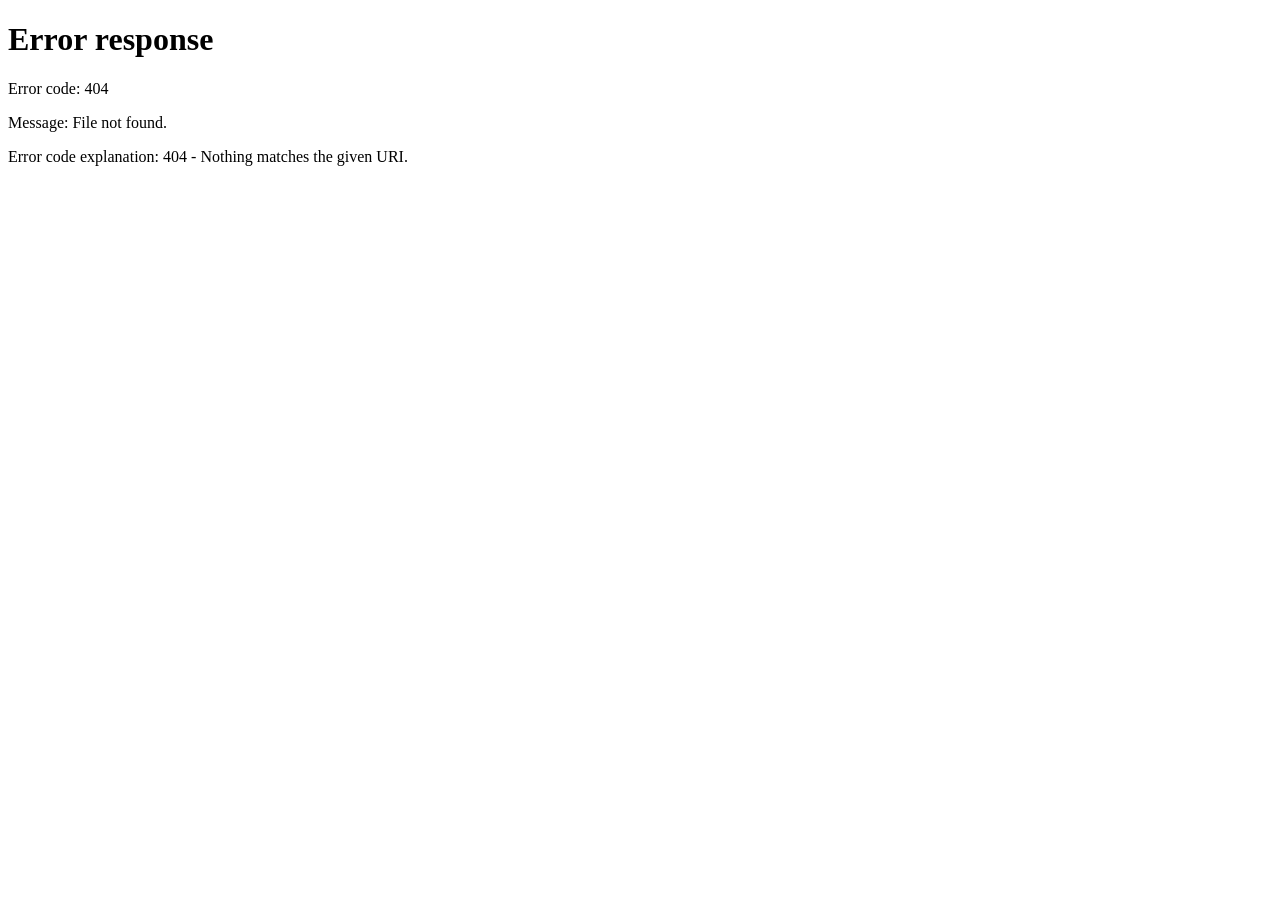
==== commit e0401af9: "New data-driven report routes: /report/nike-fy2026, aapl-10k-fy2025, demomart-fy2025 + legacy redire" ====
--- a/report/nike/fy2026/index.html
+++ b/report/nike/fy2026/index.html
@@ -1,2 +1 @@
-<!DOCTYPE html><html lang="zh-CN"><head><meta charSet="utf-8"/><meta name="viewport" content="width=device-width, initial-scale=1"/><link rel="stylesheet" href="./_next/static/css/index.7RquUmcD.css" data-rsc-css-href="./_next/static/css/index.7RquUmcD.css" data-precedence="vite-rsc/importer-resources"/><link rel="modulepreload" fetchPriority="low" href="./_next/static/chunks/index-MDOEc9X1.js"/><script src="/./_next/static/chunks/rolldown-runtime-C60lm6uB.js" type="module" async=""></script><script src="/./_next/static/chunks/framework-D_rUT4EX.js" type="module" async=""></script><link rel="modulepreload" href="./_next/static/chunks/rolldown-runtime-C60lm6uB.js" crossorigin=""/><link rel="modulepreload" href="./_next/static/chunks/framework-D_rUT4EX.js" crossorigin=""/><link rel="modulepreload" href="./_next/static/chunks/layout-segment-context-CueYqRDk.js" crossorigin=""/><link rel="modulepreload" href="./_next/static/chunks/page-BJJ2Fn9S.js" crossorigin=""/><link rel="modulepreload" href="./_next/static/chunks/external-link-BTdbaEnC.js" crossorigin=""/><title>财报陪读｜NIKE FY2026</title><meta name="description" content="从原始证据出发，一步一步读懂 NIKE FY2026 财报。"/><script>Object.assign(((self[Symbol.for("vinext.navigationRuntime")]??={bootstrap:{routeManifest:null},functions:{}}).bootstrap.rsc??={rsc:[]}),{params:{},nav:{"pathname":"/report/nike/fy2026","searchParams":[]}})</script><link rel="modulepreload" href="./_next/static/chunks/index-MDOEc9X1.js" />
-</head><body><main class="min-h-screen bg-paper text-ink"><header class="topbar"><a class="icon" aria-label="返回入口" href="../../../"><svg xmlns="http://www.w3.org/2000/svg" width="18" height="18" viewBox="0 0 24 24" fill="none" stroke="currentColor" stroke-width="2" stroke-linecap="round" stroke-linejoin="round" class="lucide lucide-arrow-left" aria-hidden="true"><path d="m12 19-7-7 7-7"></path><path d="M19 12H5"></path></svg></a><div class="nke">NKE</div><div class="report-title"><div><b>NIKE · FY2026 年报</b><span class="verified"><svg xmlns="http://www.w3.org/2000/svg" width="10" height="10" viewBox="0 0 24 24" fill="none" stroke="currentColor" stroke-width="2" stroke-linecap="round" stroke-linejoin="round" class="lucide lucide-check" aria-hidden="true"><path d="M20 6 9 17l-5-5"></path></svg> 已核验</span></div><small>截至 2026 年 5 月 31 日 · Form 10-K</small></div><div class="mode"><button class="active">带我看懂</button><button class="">关键信息</button></div><button class="icon mobile" aria-label="打开目录"><svg xmlns="http://www.w3.org/2000/svg" width="18" height="18" viewBox="0 0 24 24" fill="none" stroke="currentColor" stroke-width="2" stroke-linecap="round" stroke-linejoin="round" class="lucide lucide-menu" aria-hidden="true"><path d="M4 5h16"></path><path d="M4 12h16"></path><path d="M4 19h16"></path></svg></button><div class="progress"><i style="width:0%"></i></div></header><div class="workspace"><aside class="chapters"><p class="eyebrow">阅读主线</p><div class="read-count"><b>0<!-- --> / 12 已读</b><span>约 18 分钟</span></div><nav><button class="active"><span class="">1</span><div><small>先看全貌</small><b>收入真的恢复了吗？</b></div></button><button class=""><span class="">2</span><div><small>拆开地区</small><b>不是所有市场一起变好</b></div></button><button class=""><span class="">3</span><div><small>拆开渠道</small><b>批发回来，直营还在往下</b></div></button><button class=""><span class="">4</span><div><small>看量和价</small><b>核心鞋类，量价都没帮上忙</b></div></button><button class=""><span class="">5</span><div><small>辨认一次性</small><b>毛利率大涨？先拿掉烟雾</b></div></button><button class=""><span class="">6</span><div><small>看费用利润</small><b>费用守住，利润没有增长</b></div></button><button class=""><span class="">7</span><div><small>检查现金</small><b>现金流比利润表弱得多</b></div></button><button class=""><span class="">8</span><div><small>追踪应收</small><b>应收涨 26%，原因不止一个</b></div></button><button class=""><span class="">9</span><div><small>检查库存</small><b>库存金额没变，件数却多了</b></div></button><button class=""><span class="">10</span><div><small>聚焦中国</small><b>收入、流量和利润一起承压</b></div></button><button class=""><span class="">11</span><div><small>看看支线</small><b>Converse 小，但变化很剧烈</b></div></button><button class=""><span class="">12</span><div><small>形成判断</small><b>局部修复，还不是全面复苏</b></div></button></nav></aside><article class="story"><div class="step"><span>第 <!-- -->1<!-- --> 站</span>先看全貌<span class="path-badge default">默认路径 · 通用路径 · 第一站看规模</span></div><p class="prompt">我们现在要回答</p><h1>报表上收入几乎没变，能不能说明生意已经稳住了？</h1><div class="reason"><span class="reason-label">为什么现在看它</span><p>先确认销售规模是在增长、停滞还是收缩——后面的毛利率、库存、应收，都要有这个背景才能解读。</p><details><summary>再问两层：为什么是现在？为什么不先看别的？ <svg xmlns="http://www.w3.org/2000/svg" width="14" height="14" viewBox="0 0 24 24" fill="none" stroke="currentColor" stroke-width="2" stroke-linecap="round" stroke-linejoin="round" class="lucide lucide-chevron-down" aria-hidden="true"><path d="m6 9 6 6 6-6"></path></svg></summary><div class="reason-item"><b>为什么是现在</b><p>利润已经混入成本、费用和税项，是下游结果；收入是链条的第一环。</p></div><div class="reason-item"><b>为什么不先看别的</b><p>不先看净利润 Net Income 或每股收益 EPS——它还叠加股数与回购；也不先看库存——没有销售趋势，库存上涨分不清是滞销还是备货。</p></div></details><button class="discover-entry"><svg xmlns="http://www.w3.org/2000/svg" width="14" height="14" viewBox="0 0 24 24" fill="none" stroke="currentColor" stroke-width="2" stroke-linecap="round" stroke-linejoin="round" class="lucide lucide-map" aria-hidden="true"><path d="M14.106 5.553a2 2 0 0 0 1.788 0l3.659-1.83A1 1 0 0 1 21 4.619v12.764a1 1 0 0 1-.553.894l-4.553 2.277a2 2 0 0 1-1.788 0l-4.212-2.106a2 2 0 0 0-1.788 0l-3.659 1.83A1 1 0 0 1 3 19.381V6.618a1 1 0 0 1 .553-.894l4.553-2.277a2 2 0 0 1 1.788 0z"></path><path d="M15 5.764v15"></path><path d="M9 3.236v15"></path></svg> 深入概念：<!-- -->营收<!-- --> <!-- -->Revenue<!-- --> 的知识地图 <svg xmlns="http://www.w3.org/2000/svg" width="13" height="13" viewBox="0 0 24 24" fill="none" stroke="currentColor" stroke-width="2" stroke-linecap="round" stroke-linejoin="round" class="lucide lucide-arrow-right" aria-hidden="true"><path d="M5 12h14"></path><path d="m12 5 7 7-7 7"></path></svg></button></div><div class="metric-card"><div><span>全年营收 Revenue</span><strong>$464亿</strong><small>报告口径 0% · 汇率中性 Constant-Currency -2%</small></div><div class="bars"><i class="" style="height:42%"></i><i class="" style="height:58%"></i><i class="" style="height:49%"></i><i class="" style="height:68%"></i><i class="last" style="height:37%"></i></div></div><section><div class="section-heading"><svg xmlns="http://www.w3.org/2000/svg" width="17" height="17" viewBox="0 0 24 24" fill="none" stroke="currentColor" stroke-width="2" stroke-linecap="round" stroke-linejoin="round" class="lucide lucide-file-text" aria-hidden="true"><path d="M6 22a2 2 0 0 1-2-2V4a2 2 0 0 1 2-2h8a2.4 2.4 0 0 1 1.704.706l3.588 3.588A2.4 2.4 0 0 1 20 8v12a2 2 0 0 1-2 2z"></path><path d="M14 2v5a1 1 0 0 0 1 1h5"></path><path d="M10 9H8"></path><path d="M16 13H8"></path><path d="M16 17H8"></path></svg><h2>证据怎么说</h2></div><div class="claim-row"><span class="claim fact">报告事实</span><p>FY2026 营收 463.98 亿美元，FY2025 为 463.09 亿美元；按汇率中性（Constant-Currency）口径下降 2%。</p></div><details><summary>查看原始证据位置 <svg xmlns="http://www.w3.org/2000/svg" width="14" height="14" viewBox="0 0 24 24" fill="none" stroke="currentColor" stroke-width="2" stroke-linecap="round" stroke-linejoin="round" class="lucide lucide-chevron-down" aria-hidden="true"><path d="m6 9 6 6 6-6"></path></svg></summary><div class="source"><div><small>来源</small><b>Form 10-K · MD&amp;A · Revenues</b></div><a target="_blank" rel="noreferrer" href="https://www.sec.gov/Archives/edgar/data/320187/000032018726000088/nke-20260531.htm">打开 SEC 原文 <svg xmlns="http://www.w3.org/2000/svg" width="12" height="12" viewBox="0 0 24 24" fill="none" stroke="currentColor" stroke-width="2" stroke-linecap="round" stroke-linejoin="round" class="lucide lucide-external-link" aria-hidden="true"><path d="M15 3h6v6"></path><path d="M10 14 21 3"></path><path d="M18 13v6a2 2 0 0 1-2 2H5a2 2 0 0 1-2-2V8a2 2 0 0 1 2-2h6"></path></svg></a></div></details></section><section><div class="section-heading"><svg xmlns="http://www.w3.org/2000/svg" width="17" height="17" viewBox="0 0 24 24" fill="none" stroke="currentColor" stroke-width="2" stroke-linecap="round" stroke-linejoin="round" class="lucide lucide-sparkles" aria-hidden="true"><path d="M11.017 2.814a1 1 0 0 1 1.966 0l1.051 5.558a2 2 0 0 0 1.594 1.594l5.558 1.051a1 1 0 0 1 0 1.966l-5.558 1.051a2 2 0 0 0-1.594 1.594l-1.051 5.558a1 1 0 0 1-1.966 0l-1.051-5.558a2 2 0 0 0-1.594-1.594l-5.558-1.051a1 1 0 0 1 0-1.966l5.558-1.051a2 2 0 0 0 1.594-1.594z"></path><path d="M20 2v4"></path><path d="M22 4h-4"></path><circle cx="4" cy="20" r="2"></circle></svg><h2>翻译成人话</h2></div><p class="explain">“报表上持平”和“生意没有变差”不是一回事。汇率换算给报告数字带来帮助，所以先别急着把 0% 当成复苏。</p></section><section class="conclusion"><div class="section-heading"><svg xmlns="http://www.w3.org/2000/svg" width="17" height="17" viewBox="0 0 24 24" fill="none" stroke="currentColor" stroke-width="2" stroke-linecap="round" stroke-linejoin="round" class="lucide lucide-lightbulb" aria-hidden="true"><path d="M15 14c.2-1 .7-1.7 1.5-2.5 1-.9 1.5-2.2 1.5-3.5A6 6 0 0 0 6 8c0 1 .2 2.2 1.5 3.5.7.7 1.3 1.5 1.5 2.5"></path><path d="M9 18h6"></path><path d="M10 22h4"></path></svg><h2>读到这里，我们可以先这样想</h2></div><p>全年收入名义持平，但底层需求仍有压力。</p><div><b>但还不能说明：</b>仅凭总收入，不能判断所有地区和渠道都已经恢复。</div></section><div class="next"><span>所以下一步，我们要问</span><b>到底是谁在增长，又是谁在拖后腿？</b></div><footer><button disabled="">上一步</button><button class="primary">我明白了，继续<!-- --> <svg xmlns="http://www.w3.org/2000/svg" width="16" height="16" viewBox="0 0 24 24" fill="none" stroke="currentColor" stroke-width="2" stroke-linecap="round" stroke-linejoin="round" class="lucide lucide-arrow-right" aria-hidden="true"><path d="M5 12h14"></path><path d="m12 5 7 7-7 7"></path></svg></button></footer></article><aside class="memory"><p class="eyebrow">这一站先记住</p><div class="takeaway"><svg xmlns="http://www.w3.org/2000/svg" width="18" height="18" viewBox="0 0 24 24" fill="none" stroke="currentColor" stroke-width="2" stroke-linecap="round" stroke-linejoin="round" class="lucide lucide-book-open" aria-hidden="true"><path d="M12 5v16"></path><path d="M20.001 19A2 2 0 0022 17V5a2 2 0 00-1.999-2L16 3.002A5 5 0 0012 5a5 5 0 00-4-2H4a2 2 0 00-2 2v12a2 2 0 001.999 2H8a5 5 0 014 2 5 5 0 014-2z"></path></svg><p>看增长时，要同时看报告口径和汇率中性口径。</p></div><p class="eyebrow legend-title">三类信息</p><div class="legend"><i class="fact"></i><div><b>报告事实</b><small>可以回到原文核对</small></div></div><div class="legend"><i class="management"></i><div><b>管理层解释</b><small>公司给出的原因或展望</small></div></div><div class="legend"><i class="inference"></i><div><b>AI 推论</b><small>有依据，但仍可能被推翻</small></div></div><p class="disclaimer">这是一份学习材料，不构成投资建议。</p></aside></div></main><script type="module" src="./_next/static/chunks/index-MDOEc9X1.js" id="_R_" async=""></script><script>((self[Symbol.for("vinext.navigationRuntime")]??={bootstrap:{routeManifest:null},functions:{}}).bootstrap.rsc??={rsc:[]}).rsc.push("2:I[\"c5beb10df826\",[],\"Children\",1]\n")</script><script>((self[Symbol.for("vinext.navigationRuntime")]??={bootstrap:{routeManifest:null},functions:{}}).bootstrap.rsc??={rsc:[]}).rsc.push("4:I[\"0dc7e6a5ccb2\",[],\"GlobalErrorBoundary\",1]\n")</script><script>((self[Symbol.for("vinext.navigationRuntime")]??={bootstrap:{routeManifest:null},functions:{}}).bootstrap.rsc??={rsc:[]}).rsc.push("5:I[\"610eead2fe97\",[],\"default\",1]\n")</script><script>((self[Symbol.for("vinext.navigationRuntime")]??={bootstrap:{routeManifest:null},functions:{}}).bootstrap.rsc??={rsc:[]}).rsc.push("6:I[\"0dc7e6a5ccb2\",[],\"ErrorBoundary\",1]\n")</script><script>((self[Symbol.for("vinext.navigationRuntime")]??={bootstrap:{routeManifest:null},functions:{}}).bootstrap.rsc??={rsc:[]}).rsc.push("7:I[\"8c444080ebb8\",[],\"LayoutSegmentProvider\",1]\n")</script><script>((self[Symbol.for("vinext.navigationRuntime")]??={bootstrap:{routeManifest:null},functions:{}}).bootstrap.rsc??={rsc:[]}).rsc.push("8:I[\"c5beb10df826\",[],\"Slot\",1]\n")</script><script>((self[Symbol.for("vinext.navigationRuntime")]??={bootstrap:{routeManifest:null},functions:{}}).bootstrap.rsc??={rsc:[]}).rsc.push("9:I[\"0dc7e6a5ccb2\",[],\"NotFoundBoundary\",1]\n")</script><script>((self[Symbol.for("vinext.navigationRuntime")]??={bootstrap:{routeManifest:null},functions:{}}).bootstrap.rsc??={rsc:[]}).rsc.push("a:I[\"40fe166cc87b\",[],\"AppRouterScrollTarget\",1]\n")</script><script>((self[Symbol.for("vinext.navigationRuntime")]??={bootstrap:{routeManifest:null},functions:{}}).bootstrap.rsc??={rsc:[]}).rsc.push("b:I[\"0dc7e6a5ccb2\",[],\"RedirectBoundary\",1]\n")</script><script>((self[Symbol.for("vinext.navigationRuntime")]??={bootstrap:{routeManifest:null},functions:{}}).bootstrap.rsc??={rsc:[]}).rsc.push(":HL[\"./_next/static/css/index.7RquUmcD.css\",\"style\"     ]\n")</script><script>((self[Symbol.for("vinext.navigationRuntime")]??={bootstrap:{routeManifest:null},functions:{}}).bootstrap.rsc??={rsc:[]}).rsc.push("0:{\"page:/report/nike/fy2026\":\"$L1\",\"layout:/\":[[[\"$\",\"link\",\"css:./_next/static/css/index.7RquUmcD.css\",{\"rel\":\"stylesheet\",\"precedence\":\"vite-rsc/importer-resources\",\"href\":\"./_next/static/css/index.7RquUmcD.css\",\"data-rsc-css-href\":\"./_next/static/css/index.7RquUmcD.css\"}],\"$undefined\"],[\"$\",\"html\",null,{\"lang\":\"zh-CN\",\"children\":[\"$\",\"body\",null,{\"children\":[\"$\",\"$L2\",null,{}]}]}]],\"layout:/report/nike/fy2026\":\"$L3\",\"route:/report/nike/fy2026\":[[[\"$\",\"meta\",null,{\"charSet\":\"utf-8\"}],[[\"$\",\"title\",\"0\",{\"children\":\"财报陪读｜NIKE FY2026\"}],[\"$\",\"meta\",\"1\",{\"name\":\"description\",\"content\":\"从原始证据出发，一步一步读懂 NIKE FY2026 财报。\"}]],[[\"$\",\"meta\",\"0\",{\"name\":\"viewport\",\"content\":\"width=device-width, initial-scale=1\"}]]],[\"$\",\"$L4\",null,{\"fallback\":\"$5\",\"children\":[\"$\",\"$L6\",null,{\"fallback\":\"$5\",\"children\":[\"$\",\"$L7\",null,{\"providerId\":\"layout:/\",\"segmentMap\":{\"children\":[\"report\",\"nike\",\"fy2026\"]},\"children\":[\"$\",\"$L8\",null,{\"id\":\"layout:/\",\"parallelSlots\":\"$undefined\",\"children\":[\"$\",\"$L9\",null,{\"resetKey\":\"report\",\"fallback\":[[\"$\",\"title\",null,{\"children\":\"404: This page could not be found.\"}],[\"$\",\"div\",null,{\"style\":{\"fontFamily\":\"system-ui,\\\"Segoe UI\\\",Roboto,Helvetica,Arial,sans-serif,\\\"Apple Color Emoji\\\",\\\"Segoe UI Emoji\\\"\",\"height\":\"100vh\",\"textAlign\":\"center\",\"display\":\"flex\",\"flexDirection\":\"column\",\"alignItems\":\"center\",\"justifyContent\":\"center\"},\"children\":[\"$\",\"div\",null,{\"children\":[[\"$\",\"style\",null,{\"dangerouslySetInnerHTML\":{\"__html\":\"body{color:#000;background:#fff;margin:0}.next-error-h1{border-right:1px solid rgba(0,0,0,.3)}@media (prefers-color-scheme:dark){body{color:#fff;background:#000}.next-error-h1{border-right:1px solid rgba(255,255,255,.3)}}\"}}],[\"$\",\"h1\",null,{\"className\":\"next-error-h1\",\"style\":{\"display\":\"inline-block\",\"margin\":\"0 20px 0 0\",\"padding\":\"0 23px 0 0\",\"fontSize\":24,\"fontWeight\":500,\"verticalAlign\":\"top\",\"lineHeight\":\"49px\"},\"children\":404}],[\"$\",\"div\",null,{\"style\":{\"display\":\"inline-block\"},\"children\":[\"$\",\"h2\",null,{\"style\":{\"fontSize\":14,\"fontWeight\":400,\"lineHeight\":\"49px\",\"margin\":0},\"children\":\"This page could not be found.\"}]}]]}]}]],\"children\":[\"$\",\"$L7\",null,{\"providerId\":\"layout:/report/nike/fy2026\",\"segmentMap\":{\"children\":[]},\"children\":[\"$\",\"$L8\",null,{\"id\":\"layout:/report/nike/fy2026\",\"parallelSlots\":\"$undefined\",\"children\":[\"$\",\"$La\",null,{\"children\":[\"$\",\"$Lb\",null,{\"children\":[[\"$\",\"$L7\",null,{\"providerId\":\"page:/report/nike/fy2026\",\"segmentMap\":{\"children\":[\"__PAGE__\"]},\"children\":[\"$\",\"$L8\",null,{\"id\":\"page:/report/nike/fy2026\"}]}],null]}]}]}]}]}]}]}]}]}],null,null],\"__route\":\"route:/report/nike/fy2026\",\"__interceptionContext\":null,\"__layoutIds\":[\"layout:/\",\"layout:/report/nike/fy2026\"],\"__rootLayout\":\"/\",\"__bfcacheSegmentIdentities\":{\"layout:/\":\"[\\\"layout\\\",\\\"layout:/\\\",\\\"root-boundary:/\\\",\\\"\\\"]\",\"layout:/report/nike/fy2026\":\"[\\\"layout\\\",\\\"layout:/report/nike/fy2026\\\",\\\"root-boundary:/\\\",\\\"[\\\\\\\"report\\\\\\\",\\\\\\\"nike\\\\\\\",\\\\\\\"fy2026\\\\\\\"]\\\"]\",\"page:/report/nike/fy2026\":\"[\\\"page\\\",\\\"page:/report/nike/fy2026\\\",\\\"root-boundary:/\\\",\\\"[\\\\\\\"report\\\\\\\",\\\\\\\"nike\\\\\\\",\\\\\\\"fy2026\\\\\\\"]\\\"]\"},\"__srcPage\":[\"report\",\"nike\",\"fy2026\",\"page\"],\"__layoutFlags\":{\"layout:/report/nike/fy2026\":\"s\",\"layout:/\":\"s\"},\"__artifactCompatibility\":{\"schemaVersion\":1,\"graphVersion\":\"app-route-graph:1b3cd018a980c5e8\",\"deploymentVersion\":\"30a07a2e-1e1f-4981-bb52-45c2996816fc\",\"appElementsSchemaVersion\":1,\"rscPayloadSchemaVersion\":1,\"rootBoundaryId\":\"/\",\"renderEpoch\":null}}\n")</script><script>((self[Symbol.for("vinext.navigationRuntime")]??={bootstrap:{routeManifest:null},functions:{}}).bootstrap.rsc??={rsc:[]}).rsc.push("3:[\"$\",\"$L2\",null,{}]\n")</script><script>((self[Symbol.for("vinext.navigationRuntime")]??={bootstrap:{routeManifest:null},functions:{}}).bootstrap.rsc??={rsc:[]}).rsc.push("c:I[\"07a231cba9f3\",[],\"default\",1]\n")</script><script>((self[Symbol.for("vinext.navigationRuntime")]??={bootstrap:{routeManifest:null},functions:{}}).bootstrap.rsc??={rsc:[]}).rsc.push("1:[\"$\",\"$Lc\",null,{\"params\":\"$@d\",\"searchParams\":\"$@e\"}]\n")</script><script>((self[Symbol.for("vinext.navigationRuntime")]??={bootstrap:{routeManifest:null},functions:{}}).bootstrap.rsc??={rsc:[]}).rsc.push("d:{}\n")</script><script>((self[Symbol.for("vinext.navigationRuntime")]??={bootstrap:{routeManifest:null},functions:{}}).bootstrap.rsc??={rsc:[]}).rsc.push("e:{}\n")</script><script>Object.assign(((self[Symbol.for("vinext.navigationRuntime")]??={bootstrap:{routeManifest:null},functions:{}}).bootstrap.rsc??={rsc:[]}),{"initialCacheKind":"dynamic"});((self[Symbol.for("vinext.navigationRuntime")]??={bootstrap:{routeManifest:null},functions:{}}).bootstrap.rsc??={rsc:[]}).done=true</script></body></html>+<!DOCTYPE html><html lang="zh-CN"><head><meta charset="utf-8"><meta http-equiv="refresh" content="0;url=../nike-fy2026/"><title>跳转中…</title><link rel="canonical" href="../nike-fy2026/"></head><body>页面已迁移，正在跳转到 <a href="../nike-fy2026/">Nike FY2026 财报样板的新地址</a>。</body></html>
